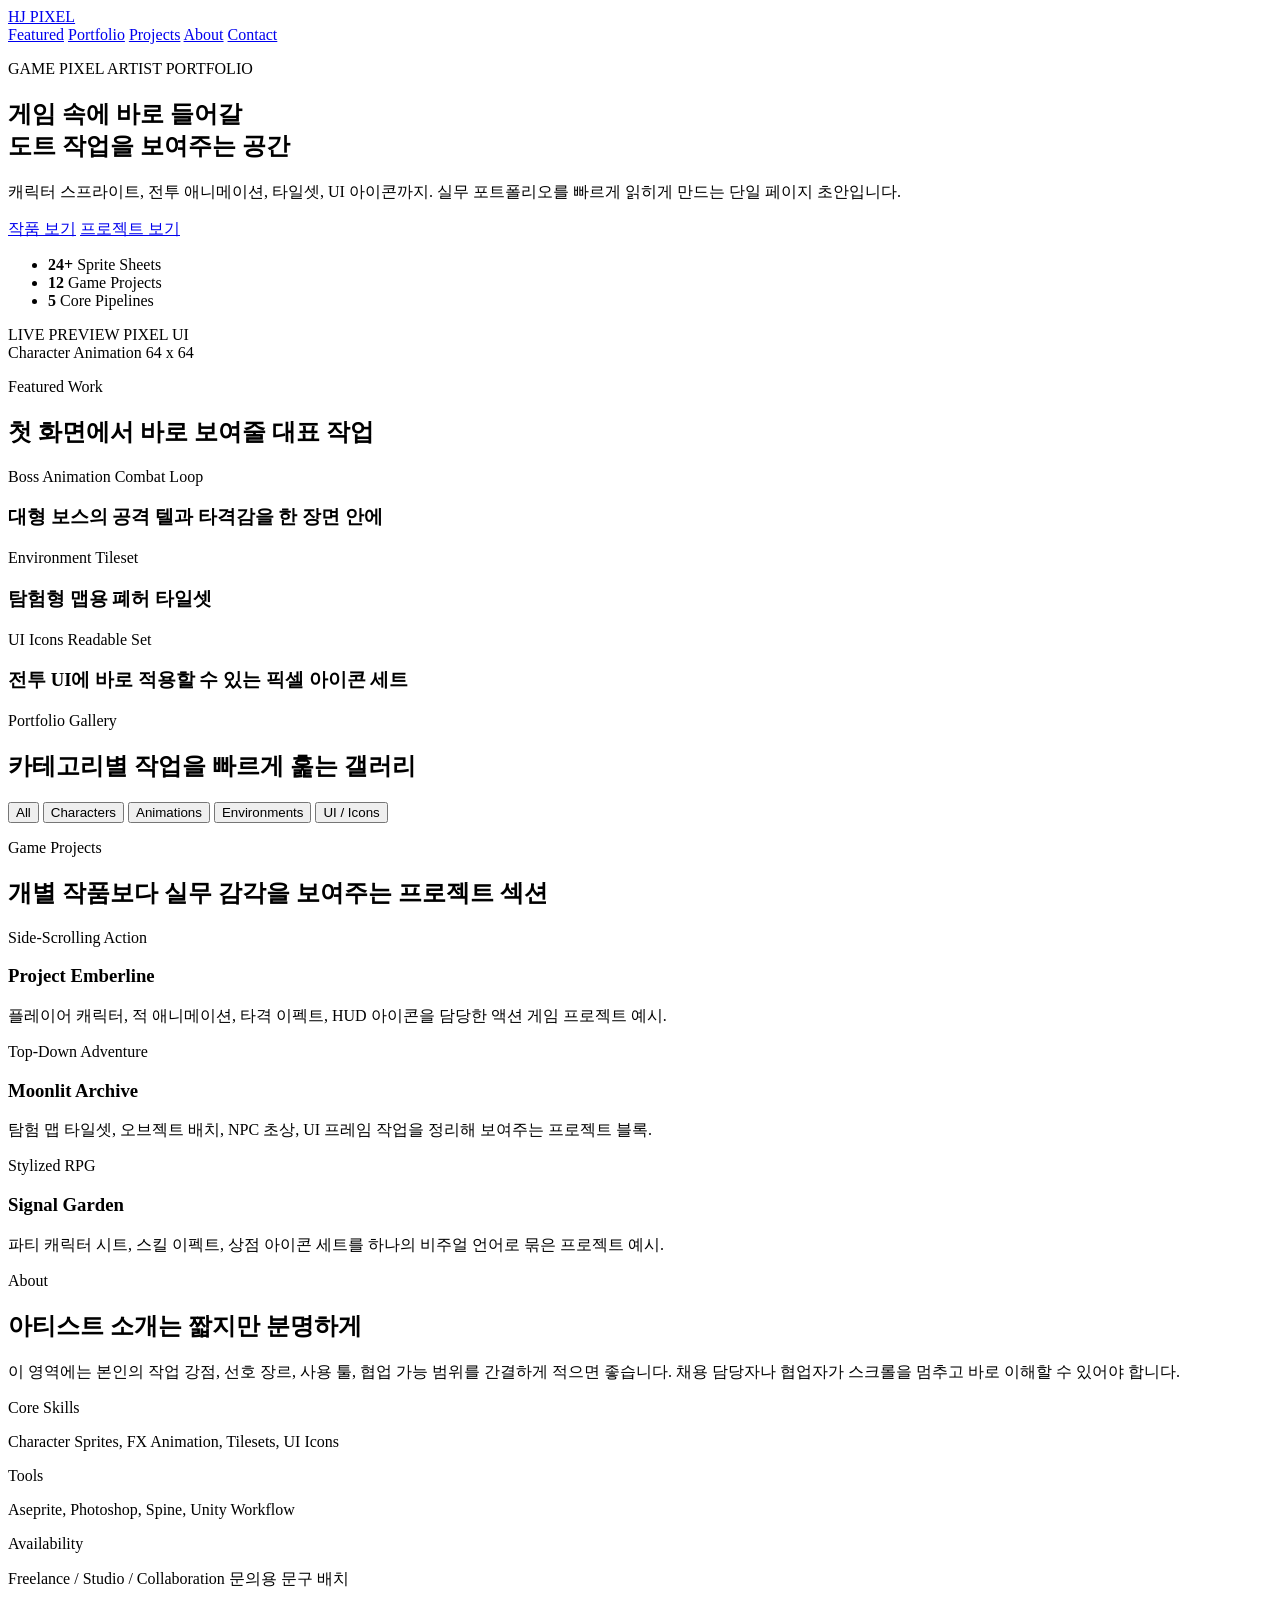
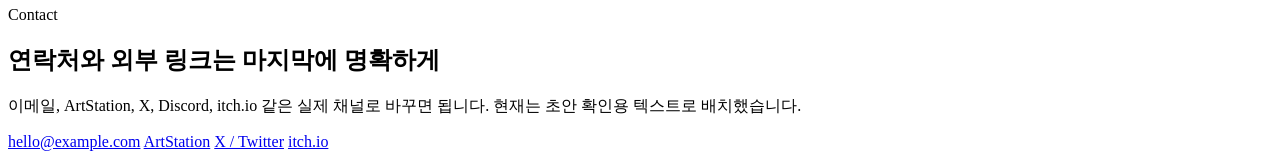
==== index.html @ 0f0f8f35 "Create index.html" ====
<!DOCTYPE html>
<html lang="ko">
  <head>
    <meta charset="UTF-8" />
    <meta name="viewport" content="width=device-width, initial-scale=1.0" />
    <title>HJ Pixel Portfolio</title>
    <meta
      name="description"
      content="게임업계 도트 아티스트를 위한 포트폴리오 초안 웹사이트"
    />
    <link rel="preconnect" href="https://fonts.googleapis.com" />
    <link rel="preconnect" href="https://fonts.gstatic.com" crossorigin />
    <link
      href="https://fonts.googleapis.com/css2?family=Press+Start+2P&family=SUIT:wght@400;500;700;800&display=swap"
      rel="stylesheet"
    />
    <link rel="stylesheet" href="./styles.css" />
  </head>
  <body>
    <div class="page-shell">
      <header class="topbar">
        <a class="brand" href="#top">HJ PIXEL</a>
        <nav class="topnav" aria-label="주요 메뉴">
          <a href="#featured">Featured</a>
          <a href="#gallery">Portfolio</a>
          <a href="#projects">Projects</a>
          <a href="#about">About</a>
          <a href="#contact">Contact</a>
        </nav>
      </header>

      <main id="top">
        <section class="hero">
          <div class="hero-copy">
            <p class="eyebrow">GAME PIXEL ARTIST PORTFOLIO</p>
            <h1>게임 속에 바로 들어갈<br />도트 작업을 보여주는 공간</h1>
            <p class="hero-text">
              캐릭터 스프라이트, 전투 애니메이션, 타일셋, UI 아이콘까지.
              실무 포트폴리오를 빠르게 읽히게 만드는 단일 페이지 초안입니다.
            </p>
            <div class="hero-actions">
              <a class="button button-primary" href="#gallery">작품 보기</a>
              <a class="button button-secondary" href="#projects">프로젝트 보기</a>
            </div>
            <ul class="hero-stats" aria-label="작업 요약">
              <li>
                <strong>24+</strong>
                <span>Sprite Sheets</span>
              </li>
              <li>
                <strong>12</strong>
                <span>Game Projects</span>
              </li>
              <li>
                <strong>5</strong>
                <span>Core Pipelines</span>
              </li>
            </ul>
          </div>

          <div class="hero-panel">
            <div class="screen-card">
              <div class="screen-card__header">
                <span>LIVE PREVIEW</span>
                <span>PIXEL UI</span>
              </div>
              <div class="screen-card__art">
                <div class="pixel-scene">
                  <div class="pixel-sun"></div>
                  <div class="pixel-mountain pixel-mountain--back"></div>
                  <div class="pixel-mountain pixel-mountain--front"></div>
                  <div class="pixel-character">
                    <span class="pixel-head"></span>
                    <span class="pixel-body"></span>
                    <span class="pixel-sword"></span>
                  </div>
                  <div class="pixel-ground"></div>
                </div>
              </div>
              <div class="screen-card__footer">
                <span>Character Animation</span>
                <span>64 x 64</span>
              </div>
            </div>
          </div>
        </section>

        <section class="section" id="featured">
          <div class="section-heading">
            <p class="section-kicker">Featured Work</p>
            <h2>첫 화면에서 바로 보여줄 대표 작업</h2>
          </div>
          <div class="featured-grid">
            <article class="feature-card feature-card--wide tone-gold">
              <div class="feature-card__meta">
                <span>Boss Animation</span>
                <span>Combat Loop</span>
              </div>
              <h3>대형 보스의 공격 텔과 타격감을 한 장면 안에</h3>
            </article>
            <article class="feature-card tone-mint">
              <div class="feature-card__meta">
                <span>Environment</span>
                <span>Tileset</span>
              </div>
              <h3>탐험형 맵용 폐허 타일셋</h3>
            </article>
            <article class="feature-card tone-coral">
              <div class="feature-card__meta">
                <span>UI Icons</span>
                <span>Readable Set</span>
              </div>
              <h3>전투 UI에 바로 적용할 수 있는 픽셀 아이콘 세트</h3>
            </article>
          </div>
        </section>

        <section class="section" id="gallery">
          <div class="section-heading section-heading--split">
            <div>
              <p class="section-kicker">Portfolio Gallery</p>
              <h2>카테고리별 작업을 빠르게 훑는 갤러리</h2>
            </div>
            <div class="filter-bar" role="tablist" aria-label="작품 분류">
              <button class="filter-chip is-active" data-filter="all">All</button>
              <button class="filter-chip" data-filter="characters">Characters</button>
              <button class="filter-chip" data-filter="animations">Animations</button>
              <button class="filter-chip" data-filter="environments">Environments</button>
              <button class="filter-chip" data-filter="ui">UI / Icons</button>
            </div>
          </div>
          <div class="gallery-grid" id="galleryGrid" aria-live="polite"></div>
        </section>

        <section class="section" id="projects">
          <div class="section-heading">
            <p class="section-kicker">Game Projects</p>
            <h2>개별 작품보다 실무 감각을 보여주는 프로젝트 섹션</h2>
          </div>
          <div class="project-list">
            <article class="project-card">
              <div class="project-card__thumb tone-gold"></div>
              <div class="project-card__body">
                <p class="project-label">Side-Scrolling Action</p>
                <h3>Project Emberline</h3>
                <p>
                  플레이어 캐릭터, 적 애니메이션, 타격 이펙트, HUD 아이콘을
                  담당한 액션 게임 프로젝트 예시.
                </p>
              </div>
            </article>
            <article class="project-card">
              <div class="project-card__thumb tone-mint"></div>
              <div class="project-card__body">
                <p class="project-label">Top-Down Adventure</p>
                <h3>Moonlit Archive</h3>
                <p>
                  탐험 맵 타일셋, 오브젝트 배치, NPC 초상, UI 프레임 작업을
                  정리해 보여주는 프로젝트 블록.
                </p>
              </div>
            </article>
            <article class="project-card">
              <div class="project-card__thumb tone-coral"></div>
              <div class="project-card__body">
                <p class="project-label">Stylized RPG</p>
                <h3>Signal Garden</h3>
                <p>
                  파티 캐릭터 시트, 스킬 이펙트, 상점 아이콘 세트를 하나의
                  비주얼 언어로 묶은 프로젝트 예시.
                </p>
              </div>
            </article>
          </div>
        </section>

        <section class="section section-about" id="about">
          <div class="about-copy">
            <p class="section-kicker">About</p>
            <h2>아티스트 소개는 짧지만 분명하게</h2>
            <p>
              이 영역에는 본인의 작업 강점, 선호 장르, 사용 툴, 협업 가능
              범위를 간결하게 적으면 좋습니다. 채용 담당자나 협업자가 스크롤을
              멈추고 바로 이해할 수 있어야 합니다.
            </p>
          </div>
          <div class="about-notes">
            <div class="note-card">
              <span class="note-label">Core Skills</span>
              <p>Character Sprites, FX Animation, Tilesets, UI Icons</p>
            </div>
            <div class="note-card">
              <span class="note-label">Tools</span>
              <p>Aseprite, Photoshop, Spine, Unity Workflow</p>
            </div>
            <div class="note-card">
              <span class="note-label">Availability</span>
              <p>Freelance / Studio / Collaboration 문의용 문구 배치</p>
            </div>
          </div>
        </section>

        <section class="section contact-section" id="contact">
          <div class="contact-box">
            <p class="section-kicker">Contact</p>
            <h2>연락처와 외부 링크는 마지막에 명확하게</h2>
            <p>
              이메일, ArtStation, X, Discord, itch.io 같은 실제 채널로 바꾸면
              됩니다. 현재는 초안 확인용 텍스트로 배치했습니다.
            </p>
            <div class="contact-links">
              <a href="mailto:hello@example.com">hello@example.com</a>
              <a href="#">ArtStation</a>
              <a href="#">X / Twitter</a>
              <a href="#">itch.io</a>
            </div>
          </div>
        </section>
      </main>
    </div>

    <dialog class="lightbox" id="lightbox">
      <button class="lightbox__close" id="lightboxClose" aria-label="닫기">
        CLOSE
      </button>
      <div class="lightbox__panel">
        <div class="lightbox__art" id="lightboxArt"></div>
        <div class="lightbox__copy">
          <p class="lightbox__type" id="lightboxType"></p>
          <h3 id="lightboxTitle"></h3>
          <p id="lightboxDesc"></p>
          <ul class="lightbox__specs" id="lightboxSpecs"></ul>
        </div>
      </div>
    </dialog>

    <script src="./script.js"></script>
  </body>
</html>
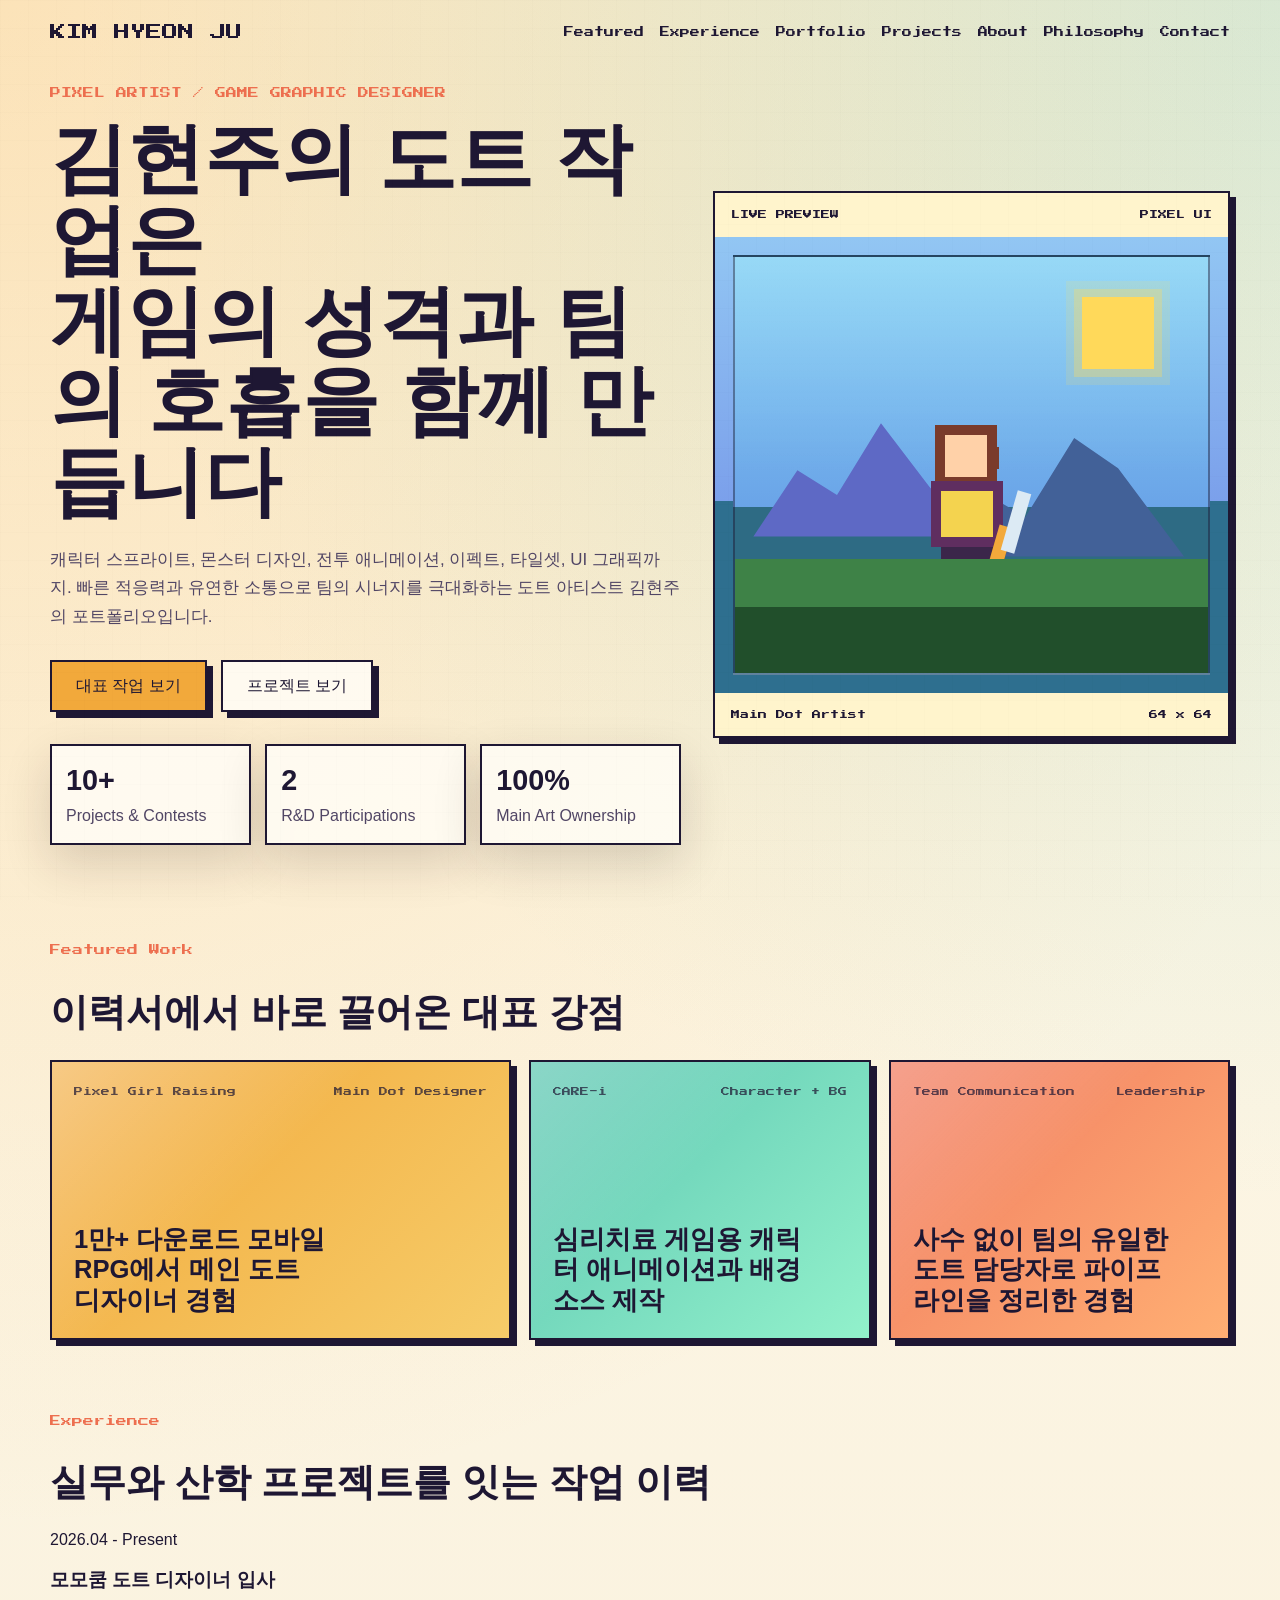
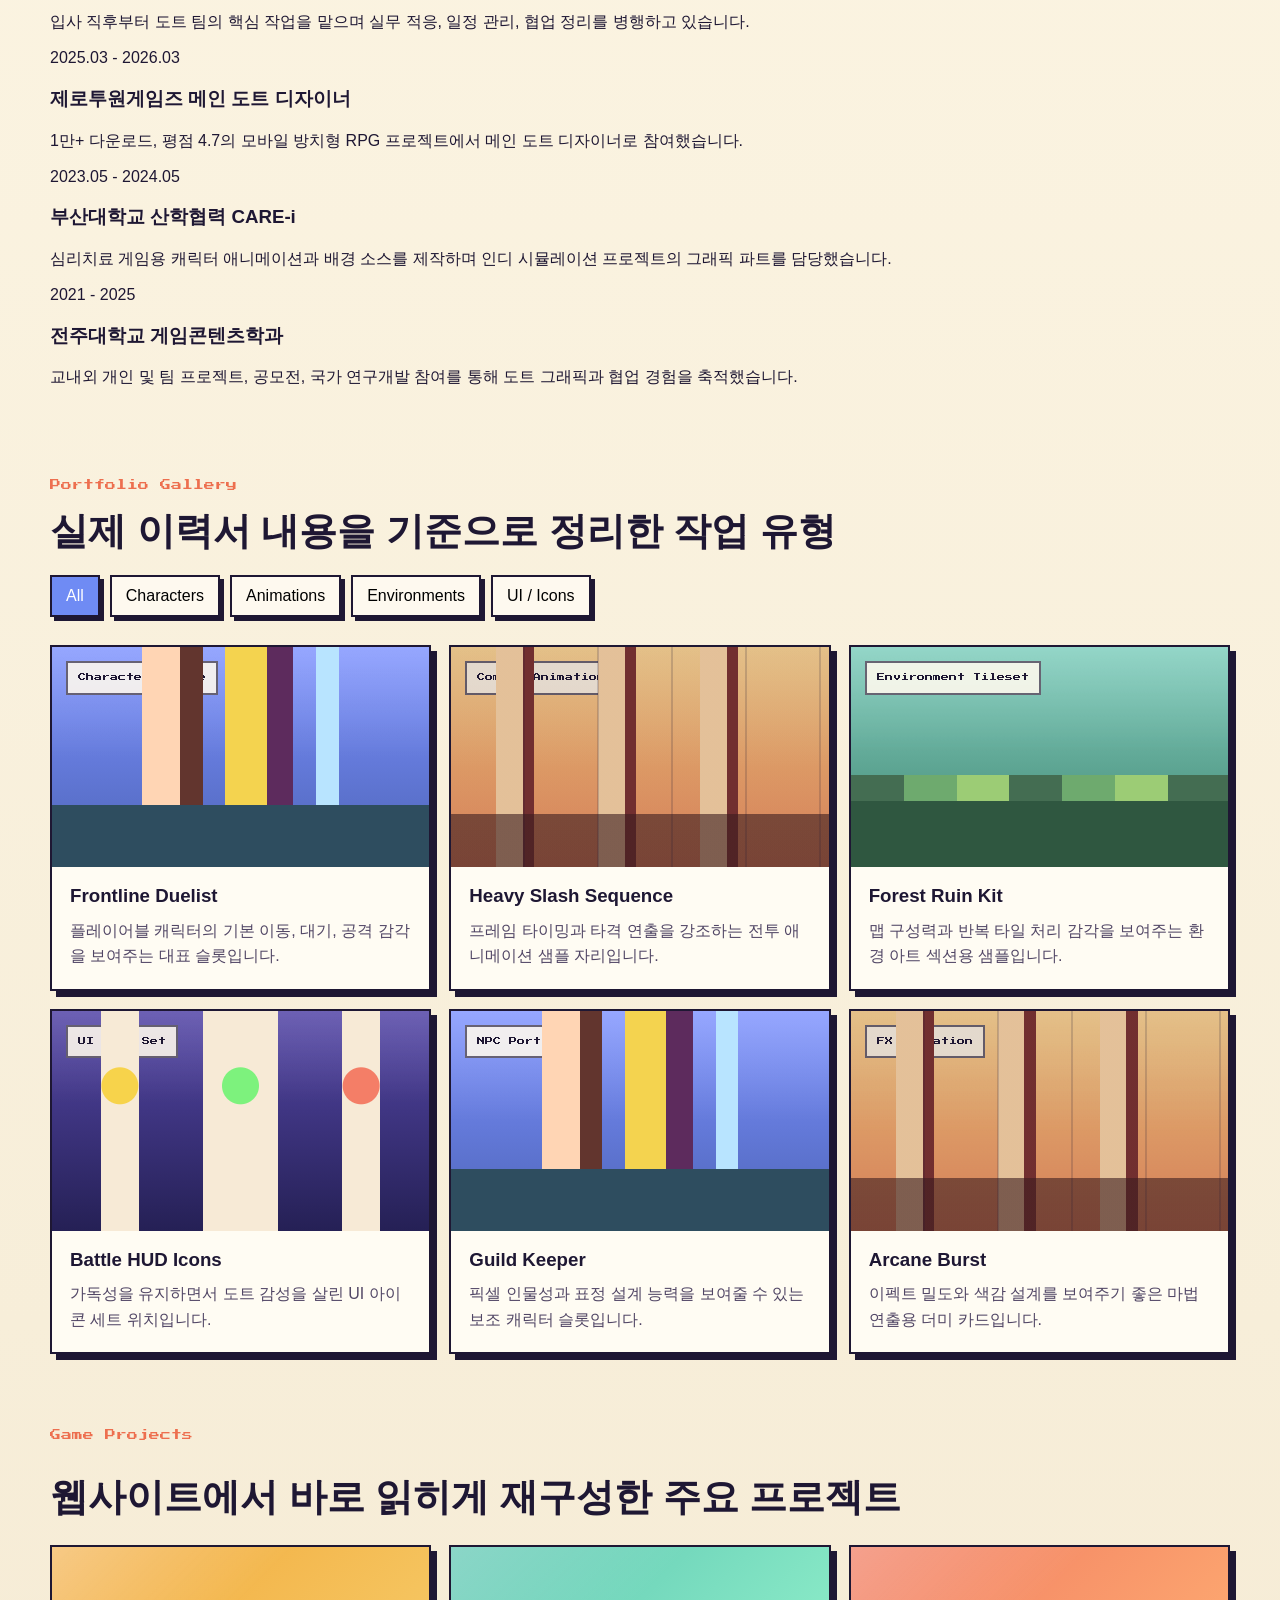
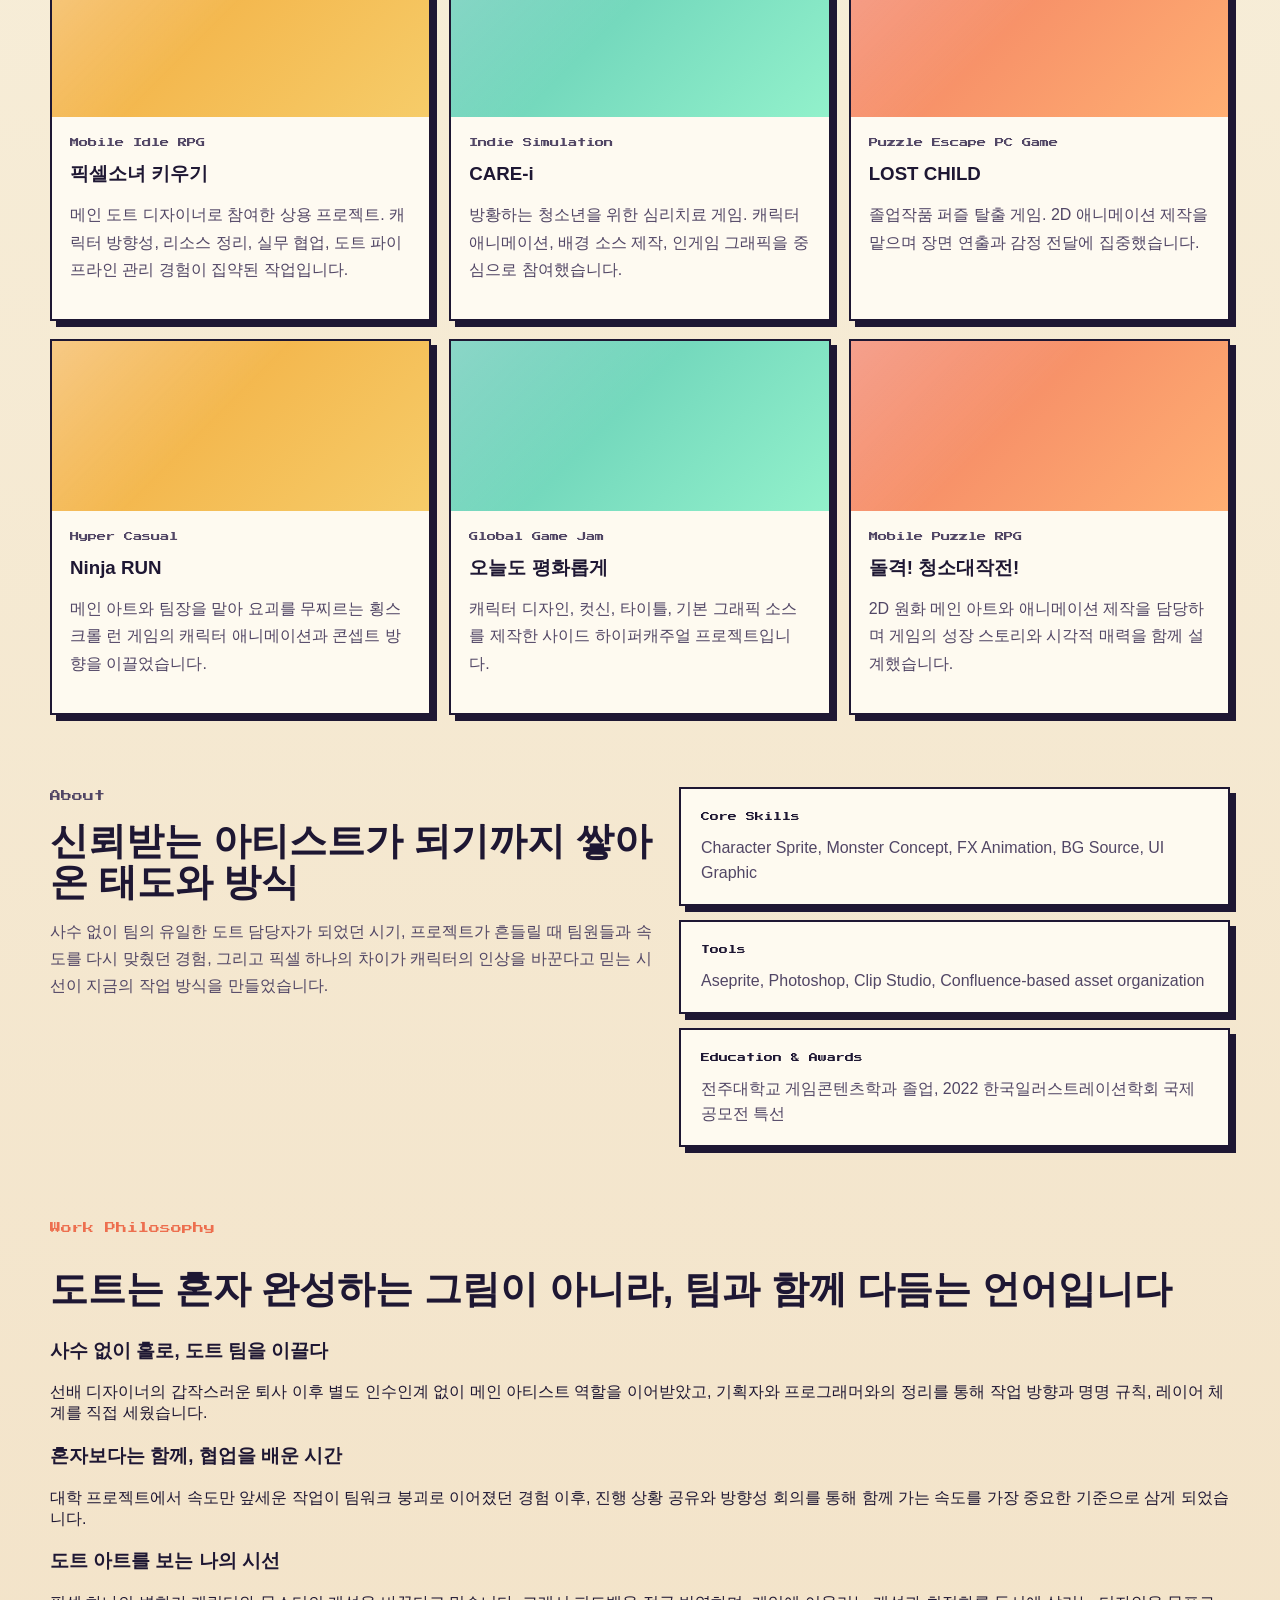
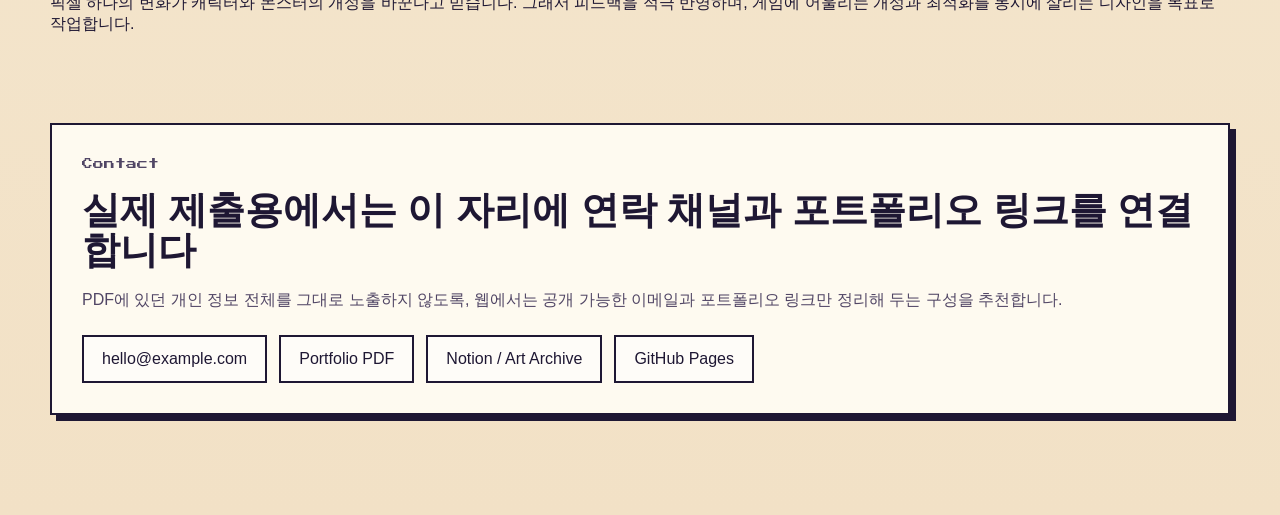
==== commit cb922ad6: "Update portfolio content from resume" ====
--- a/index.html
+++ b/index.html
@@ -3,10 +3,10 @@
   <head>
     <meta charset="UTF-8" />
     <meta name="viewport" content="width=device-width, initial-scale=1.0" />
-    <title>HJ Pixel Portfolio</title>
+    <title>김현주 | Pixel Portfolio</title>
     <meta
       name="description"
-      content="게임업계 도트 아티스트를 위한 포트폴리오 초안 웹사이트"
+      content="도트 아티스트 김현주의 프로젝트, 실무 경험, 협업 방식, 작업 철학을 담은 포트폴리오 웹사이트"
     />
     <link rel="preconnect" href="https://fonts.googleapis.com" />
     <link rel="preconnect" href="https://fonts.gstatic.com" crossorigin />
@@ -19,12 +19,14 @@
   <body>
     <div class="page-shell">
       <header class="topbar">
-        <a class="brand" href="#top">HJ PIXEL</a>
+        <a class="brand" href="#top">KIM HYEON JU</a>
         <nav class="topnav" aria-label="주요 메뉴">
           <a href="#featured">Featured</a>
+          <a href="#experience">Experience</a>
           <a href="#gallery">Portfolio</a>
           <a href="#projects">Projects</a>
           <a href="#about">About</a>
+          <a href="#philosophy">Philosophy</a>
           <a href="#contact">Contact</a>
         </nav>
       </header>
@@ -32,28 +34,29 @@
       <main id="top">
         <section class="hero">
           <div class="hero-copy">
-            <p class="eyebrow">GAME PIXEL ARTIST PORTFOLIO</p>
-            <h1>게임 속에 바로 들어갈<br />도트 작업을 보여주는 공간</h1>
+            <p class="eyebrow">PIXEL ARTIST / GAME GRAPHIC DESIGNER</p>
+            <h1>김현주의 도트 작업은<br />게임의 성격과 팀의 호흡을 함께 만듭니다</h1>
             <p class="hero-text">
-              캐릭터 스프라이트, 전투 애니메이션, 타일셋, UI 아이콘까지.
-              실무 포트폴리오를 빠르게 읽히게 만드는 단일 페이지 초안입니다.
+              캐릭터 스프라이트, 몬스터 디자인, 전투 애니메이션, 이펙트,
+              타일셋, UI 그래픽까지. 빠른 적응력과 유연한 소통으로 팀의 시너지를
+              극대화하는 도트 아티스트 김현주의 포트폴리오입니다.
             </p>
             <div class="hero-actions">
-              <a class="button button-primary" href="#gallery">작품 보기</a>
+              <a class="button button-primary" href="#gallery">대표 작업 보기</a>
               <a class="button button-secondary" href="#projects">프로젝트 보기</a>
             </div>
             <ul class="hero-stats" aria-label="작업 요약">
               <li>
-                <strong>24+</strong>
-                <span>Sprite Sheets</span>
+                <strong>10+</strong>
+                <span>Projects & Contests</span>
               </li>
               <li>
-                <strong>12</strong>
-                <span>Game Projects</span>
+                <strong>2</strong>
+                <span>R&amp;D Participations</span>
               </li>
               <li>
-                <strong>5</strong>
-                <span>Core Pipelines</span>
+                <strong>100%</strong>
+                <span>Main Art Ownership</span>
               </li>
             </ul>
           </div>
@@ -78,7 +81,7 @@
                 </div>
               </div>
               <div class="screen-card__footer">
-                <span>Character Animation</span>
+                <span>Main Dot Artist</span>
                 <span>64 x 64</span>
               </div>
             </div>
@@ -88,29 +91,70 @@
         <section class="section" id="featured">
           <div class="section-heading">
             <p class="section-kicker">Featured Work</p>
-            <h2>첫 화면에서 바로 보여줄 대표 작업</h2>
+            <h2>이력서에서 바로 끌어온 대표 강점</h2>
           </div>
           <div class="featured-grid">
             <article class="feature-card feature-card--wide tone-gold">
               <div class="feature-card__meta">
-                <span>Boss Animation</span>
-                <span>Combat Loop</span>
-              </div>
-              <h3>대형 보스의 공격 텔과 타격감을 한 장면 안에</h3>
+                <span>Pixel Girl Raising</span>
+                <span>Main Dot Designer</span>
+              </div>
+              <h3>1만+ 다운로드 모바일 RPG에서 메인 도트 디자이너 경험</h3>
             </article>
             <article class="feature-card tone-mint">
               <div class="feature-card__meta">
-                <span>Environment</span>
-                <span>Tileset</span>
-              </div>
-              <h3>탐험형 맵용 폐허 타일셋</h3>
+                <span>CARE-i</span>
+                <span>Character + BG</span>
+              </div>
+              <h3>심리치료 게임용 캐릭터 애니메이션과 배경 소스 제작</h3>
             </article>
             <article class="feature-card tone-coral">
               <div class="feature-card__meta">
-                <span>UI Icons</span>
-                <span>Readable Set</span>
-              </div>
-              <h3>전투 UI에 바로 적용할 수 있는 픽셀 아이콘 세트</h3>
+                <span>Team Communication</span>
+                <span>Leadership</span>
+              </div>
+              <h3>사수 없이 팀의 유일한 도트 담당자로 파이프라인을 정리한 경험</h3>
+            </article>
+          </div>
+        </section>
+
+        <section class="section" id="experience">
+          <div class="section-heading">
+            <p class="section-kicker">Experience</p>
+            <h2>실무와 산학 프로젝트를 잇는 작업 이력</h2>
+          </div>
+          <div class="timeline">
+            <article class="timeline-card">
+              <p class="timeline-card__date">2026.04 - Present</p>
+              <h3>모모쿰 도트 디자이너 입사</h3>
+              <p>
+                입사 직후부터 도트 팀의 핵심 작업을 맡으며 실무 적응, 일정
+                관리, 협업 정리를 병행하고 있습니다.
+              </p>
+            </article>
+            <article class="timeline-card">
+              <p class="timeline-card__date">2025.03 - 2026.03</p>
+              <h3>제로투원게임즈 메인 도트 디자이너</h3>
+              <p>
+                1만+ 다운로드, 평점 4.7의 모바일 방치형 RPG 프로젝트에서 메인
+                도트 디자이너로 참여했습니다.
+              </p>
+            </article>
+            <article class="timeline-card">
+              <p class="timeline-card__date">2023.05 - 2024.05</p>
+              <h3>부산대학교 산학협력 CARE-i</h3>
+              <p>
+                심리치료 게임용 캐릭터 애니메이션과 배경 소스를 제작하며
+                인디 시뮬레이션 프로젝트의 그래픽 파트를 담당했습니다.
+              </p>
+            </article>
+            <article class="timeline-card">
+              <p class="timeline-card__date">2021 - 2025</p>
+              <h3>전주대학교 게임콘텐츠학과</h3>
+              <p>
+                교내외 개인 및 팀 프로젝트, 공모전, 국가 연구개발 참여를 통해
+                도트 그래픽과 협업 경험을 축적했습니다.
+              </p>
             </article>
           </div>
         </section>
@@ -119,7 +163,7 @@
           <div class="section-heading section-heading--split">
             <div>
               <p class="section-kicker">Portfolio Gallery</p>
-              <h2>카테고리별 작업을 빠르게 훑는 갤러리</h2>
+              <h2>실제 이력서 내용을 기준으로 정리한 작업 유형</h2>
             </div>
             <div class="filter-bar" role="tablist" aria-label="작품 분류">
               <button class="filter-chip is-active" data-filter="all">All</button>
@@ -135,39 +179,72 @@
         <section class="section" id="projects">
           <div class="section-heading">
             <p class="section-kicker">Game Projects</p>
-            <h2>개별 작품보다 실무 감각을 보여주는 프로젝트 섹션</h2>
+            <h2>웹사이트에서 바로 읽히게 재구성한 주요 프로젝트</h2>
           </div>
           <div class="project-list">
             <article class="project-card">
               <div class="project-card__thumb tone-gold"></div>
               <div class="project-card__body">
-                <p class="project-label">Side-Scrolling Action</p>
-                <h3>Project Emberline</h3>
-                <p>
-                  플레이어 캐릭터, 적 애니메이션, 타격 이펙트, HUD 아이콘을
-                  담당한 액션 게임 프로젝트 예시.
+                <p class="project-label">Mobile Idle RPG</p>
+                <h3>픽셀소녀 키우기</h3>
+                <p>
+                  메인 도트 디자이너로 참여한 상용 프로젝트. 캐릭터 방향성,
+                  리소스 정리, 실무 협업, 도트 파이프라인 관리 경험이 집약된 작업입니다.
                 </p>
               </div>
             </article>
             <article class="project-card">
               <div class="project-card__thumb tone-mint"></div>
               <div class="project-card__body">
-                <p class="project-label">Top-Down Adventure</p>
-                <h3>Moonlit Archive</h3>
-                <p>
-                  탐험 맵 타일셋, 오브젝트 배치, NPC 초상, UI 프레임 작업을
-                  정리해 보여주는 프로젝트 블록.
+                <p class="project-label">Indie Simulation</p>
+                <h3>CARE-i</h3>
+                <p>
+                  방황하는 청소년을 위한 심리치료 게임. 캐릭터 애니메이션,
+                  배경 소스 제작, 인게임 그래픽을 중심으로 참여했습니다.
                 </p>
               </div>
             </article>
             <article class="project-card">
               <div class="project-card__thumb tone-coral"></div>
               <div class="project-card__body">
-                <p class="project-label">Stylized RPG</p>
-                <h3>Signal Garden</h3>
-                <p>
-                  파티 캐릭터 시트, 스킬 이펙트, 상점 아이콘 세트를 하나의
-                  비주얼 언어로 묶은 프로젝트 예시.
+                <p class="project-label">Puzzle Escape PC Game</p>
+                <h3>LOST CHILD</h3>
+                <p>
+                  졸업작품 퍼즐 탈출 게임. 2D 애니메이션 제작을 맡으며
+                  장면 연출과 감정 전달에 집중했습니다.
+                </p>
+              </div>
+            </article>
+            <article class="project-card">
+              <div class="project-card__thumb tone-gold"></div>
+              <div class="project-card__body">
+                <p class="project-label">Hyper Casual</p>
+                <h3>Ninja RUN</h3>
+                <p>
+                  메인 아트와 팀장을 맡아 요괴를 무찌르는 횡스크롤 런 게임의
+                  캐릭터 애니메이션과 콘셉트 방향을 이끌었습니다.
+                </p>
+              </div>
+            </article>
+            <article class="project-card">
+              <div class="project-card__thumb tone-mint"></div>
+              <div class="project-card__body">
+                <p class="project-label">Global Game Jam</p>
+                <h3>오늘도 평화롭게</h3>
+                <p>
+                  캐릭터 디자인, 컷신, 타이틀, 기본 그래픽 소스를 제작한
+                  사이드 하이퍼캐주얼 프로젝트입니다.
+                </p>
+              </div>
+            </article>
+            <article class="project-card">
+              <div class="project-card__thumb tone-coral"></div>
+              <div class="project-card__body">
+                <p class="project-label">Mobile Puzzle RPG</p>
+                <h3>돌격! 청소대작전!</h3>
+                <p>
+                  2D 원화 메인 아트와 애니메이션 제작을 담당하며
+                  게임의 성장 스토리와 시각적 매력을 함께 설계했습니다.
                 </p>
               </div>
             </article>
@@ -177,42 +254,75 @@
         <section class="section section-about" id="about">
           <div class="about-copy">
             <p class="section-kicker">About</p>
-            <h2>아티스트 소개는 짧지만 분명하게</h2>
+            <h2>신뢰받는 아티스트가 되기까지 쌓아온 태도와 방식</h2>
             <p>
-              이 영역에는 본인의 작업 강점, 선호 장르, 사용 툴, 협업 가능
-              범위를 간결하게 적으면 좋습니다. 채용 담당자나 협업자가 스크롤을
-              멈추고 바로 이해할 수 있어야 합니다.
+              사수 없이 팀의 유일한 도트 담당자가 되었던 시기, 프로젝트가
+              흔들릴 때 팀원들과 속도를 다시 맞췄던 경험, 그리고 픽셀 하나의
+              차이가 캐릭터의 인상을 바꾼다고 믿는 시선이 지금의 작업 방식을 만들었습니다.
             </p>
           </div>
           <div class="about-notes">
             <div class="note-card">
               <span class="note-label">Core Skills</span>
-              <p>Character Sprites, FX Animation, Tilesets, UI Icons</p>
+              <p>Character Sprite, Monster Concept, FX Animation, BG Source, UI Graphic</p>
             </div>
             <div class="note-card">
               <span class="note-label">Tools</span>
-              <p>Aseprite, Photoshop, Spine, Unity Workflow</p>
+              <p>Aseprite, Photoshop, Clip Studio, Confluence-based asset organization</p>
             </div>
             <div class="note-card">
-              <span class="note-label">Availability</span>
-              <p>Freelance / Studio / Collaboration 문의용 문구 배치</p>
-            </div>
+              <span class="note-label">Education & Awards</span>
+              <p>전주대학교 게임콘텐츠학과 졸업, 2022 한국일러스트레이션학회 국제공모전 특선</p>
+            </div>
+          </div>
+        </section>
+
+        <section class="section" id="philosophy">
+          <div class="section-heading">
+            <p class="section-kicker">Work Philosophy</p>
+            <h2>도트는 혼자 완성하는 그림이 아니라, 팀과 함께 다듬는 언어입니다</h2>
+          </div>
+          <div class="essay-grid">
+            <article class="essay-card">
+              <h3>사수 없이 홀로, 도트 팀을 이끌다</h3>
+              <p>
+                선배 디자이너의 갑작스러운 퇴사 이후 별도 인수인계 없이 메인
+                아티스트 역할을 이어받았고, 기획자와 프로그래머와의 정리를 통해
+                작업 방향과 명명 규칙, 레이어 체계를 직접 세웠습니다.
+              </p>
+            </article>
+            <article class="essay-card">
+              <h3>혼자보다는 함께, 협업을 배운 시간</h3>
+              <p>
+                대학 프로젝트에서 속도만 앞세운 작업이 팀워크 붕괴로 이어졌던
+                경험 이후, 진행 상황 공유와 방향성 회의를 통해 함께 가는 속도를
+                가장 중요한 기준으로 삼게 되었습니다.
+              </p>
+            </article>
+            <article class="essay-card">
+              <h3>도트 아트를 보는 나의 시선</h3>
+              <p>
+                픽셀 하나의 변화가 캐릭터와 몬스터의 개성을 바꾼다고 믿습니다.
+                그래서 피드백을 적극 반영하며, 게임에 어울리는 개성과 최적화를
+                동시에 살리는 디자인을 목표로 작업합니다.
+              </p>
+            </article>
           </div>
         </section>
 
         <section class="section contact-section" id="contact">
           <div class="contact-box">
             <p class="section-kicker">Contact</p>
-            <h2>연락처와 외부 링크는 마지막에 명확하게</h2>
+            <h2>실제 제출용에서는 이 자리에 연락 채널과 포트폴리오 링크를 연결합니다</h2>
             <p>
-              이메일, ArtStation, X, Discord, itch.io 같은 실제 채널로 바꾸면
-              됩니다. 현재는 초안 확인용 텍스트로 배치했습니다.
+              PDF에 있던 개인 정보 전체를 그대로 노출하지 않도록, 웹에서는
+              공개 가능한 이메일과 포트폴리오 링크만 정리해 두는 구성을 추천합니다.
             </p>
             <div class="contact-links">
               <a href="mailto:hello@example.com">hello@example.com</a>
-              <a href="#">ArtStation</a>
-              <a href="#">X / Twitter</a>
-              <a href="#">itch.io</a>
+              <a href="#">Portfolio PDF</a>
+              <a href="#">Notion / Art Archive</a>
+              <a href="#">GitHub Pages</a>
             </div>
           </div>
         </section>
--- a/styles.css
+++ b/styles.css
@@ -0,0 +1,777 @@
+:root {
+  --bg: #f8f1dd;
+  --bg-soft: rgba(255, 249, 235, 0.75);
+  --ink: #1e1733;
+  --ink-soft: #514665;
+  --line: #1e1733;
+  --panel: rgba(255, 252, 244, 0.92);
+  --gold: #f2a93b;
+  --mint: #4cb8a5;
+  --coral: #ed6f4f;
+  --sky: #6f8bf4;
+  --shadow: 0 18px 48px rgba(42, 27, 25, 0.16);
+  --pixel-shadow: 6px 6px 0 #1e1733;
+  --max-width: 1180px;
+}
+
+* {
+  box-sizing: border-box;
+}
+
+html {
+  scroll-behavior: smooth;
+}
+
+body {
+  margin: 0;
+  font-family: "SUIT", sans-serif;
+  color: var(--ink);
+  background:
+    radial-gradient(circle at top left, rgba(242, 169, 59, 0.28), transparent 28%),
+    radial-gradient(circle at top right, rgba(76, 184, 165, 0.22), transparent 22%),
+    linear-gradient(180deg, #fff9e9 0%, #f7eed9 55%, #f2e1c6 100%);
+}
+
+body::before {
+  content: "";
+  position: fixed;
+  inset: 0;
+  pointer-events: none;
+  opacity: 0.18;
+  background-image:
+    linear-gradient(rgba(30, 23, 51, 0.06) 1px, transparent 1px),
+    linear-gradient(90deg, rgba(30, 23, 51, 0.06) 1px, transparent 1px);
+  background-size: 28px 28px;
+}
+
+a {
+  color: inherit;
+  text-decoration: none;
+}
+
+button {
+  font: inherit;
+}
+
+.page-shell {
+  width: min(calc(100% - 32px), var(--max-width));
+  margin: 0 auto;
+  padding-bottom: 64px;
+}
+
+.topbar {
+  display: flex;
+  align-items: center;
+  justify-content: space-between;
+  gap: 20px;
+  padding: 24px 0 12px;
+}
+
+.brand,
+.eyebrow,
+.section-kicker,
+.screen-card__header,
+.screen-card__footer,
+.note-label,
+.project-label,
+.lightbox__type,
+.topnav a {
+  font-family: "Press Start 2P", monospace;
+}
+
+.brand {
+  font-size: 1rem;
+}
+
+.topnav {
+  display: flex;
+  flex-wrap: wrap;
+  justify-content: flex-end;
+  gap: 16px;
+}
+
+.topnav a {
+  font-size: 0.62rem;
+}
+
+.hero {
+  display: grid;
+  grid-template-columns: 1.1fr 0.9fr;
+  align-items: center;
+  gap: 32px;
+  min-height: calc(100vh - 108px);
+  padding: 32px 0 24px;
+}
+
+.eyebrow,
+.section-kicker {
+  margin: 0 0 16px;
+  color: var(--coral);
+  font-size: 0.68rem;
+  line-height: 1.7;
+}
+
+.hero h1,
+.section-heading h2,
+.section-about h2,
+.contact-box h2,
+.lightbox__copy h3 {
+  margin: 0;
+  line-height: 1.05;
+  letter-spacing: 0;
+}
+
+.hero h1 {
+  font-size: clamp(2.8rem, 6vw, 5.2rem);
+}
+
+.hero-text,
+.project-card p,
+.contact-box p,
+.about-copy p,
+.lightbox__copy p {
+  color: var(--ink-soft);
+  line-height: 1.7;
+}
+
+.hero-text {
+  max-width: 640px;
+  margin: 24px 0 0;
+  font-size: 1.06rem;
+}
+
+.hero-actions {
+  display: flex;
+  flex-wrap: wrap;
+  gap: 14px;
+  margin-top: 28px;
+}
+
+.button {
+  display: inline-flex;
+  align-items: center;
+  justify-content: center;
+  min-height: 52px;
+  padding: 0 24px;
+  border: 2px solid var(--line);
+  box-shadow: var(--pixel-shadow);
+  transition: transform 180ms ease, box-shadow 180ms ease;
+}
+
+.button:hover,
+.filter-chip:hover,
+.gallery-card:hover,
+.project-card:hover,
+.lightbox__close:hover {
+  transform: translate(-2px, -2px);
+  box-shadow: 8px 8px 0 #1e1733;
+}
+
+.button-primary {
+  background: var(--gold);
+}
+
+.button-secondary {
+  background: var(--panel);
+}
+
+.hero-stats {
+  display: grid;
+  grid-template-columns: repeat(3, minmax(0, 1fr));
+  gap: 14px;
+  margin: 32px 0 0;
+  padding: 0;
+  list-style: none;
+}
+
+.hero-stats li,
+.note-card,
+.gallery-card,
+.project-card,
+.screen-card,
+.feature-card,
+.contact-box,
+.lightbox__panel {
+  border: 2px solid var(--line);
+  background: var(--panel);
+  box-shadow: var(--shadow);
+}
+
+.hero-stats li {
+  padding: 18px 14px;
+}
+
+.hero-stats strong {
+  display: block;
+  font-size: 1.8rem;
+}
+
+.hero-stats span {
+  display: block;
+  margin-top: 10px;
+  color: var(--ink-soft);
+}
+
+.screen-card {
+  overflow: hidden;
+  box-shadow: var(--pixel-shadow);
+}
+
+.screen-card__header,
+.screen-card__footer {
+  display: flex;
+  justify-content: space-between;
+  gap: 12px;
+  padding: 14px 16px;
+  background: #fff4cc;
+  font-size: 0.56rem;
+  line-height: 1.7;
+}
+
+.screen-card__art {
+  padding: 18px;
+  background:
+    linear-gradient(180deg, #92c6f3 0%, #7ba0eb 58%, #2e6f8f 58%, #2e6f8f 100%);
+}
+
+.pixel-scene {
+  position: relative;
+  min-height: 420px;
+  overflow: hidden;
+  border: 2px solid rgba(30, 23, 51, 0.45);
+  background:
+    linear-gradient(180deg, rgba(255, 255, 255, 0.12), transparent 52%),
+    linear-gradient(180deg, #89d4f5 0%, #6aa4e8 60%, #2e6b84 60%, #2e6b84 100%);
+}
+
+.pixel-sun,
+.pixel-head,
+.pixel-body,
+.pixel-sword,
+.pixel-ground,
+.pixel-mountain {
+  position: absolute;
+  image-rendering: pixelated;
+}
+
+.pixel-sun {
+  top: 40px;
+  right: 54px;
+  width: 72px;
+  height: 72px;
+  background: #ffd95a;
+  box-shadow:
+    0 0 0 8px rgba(255, 217, 90, 0.32),
+    0 0 0 16px rgba(255, 217, 90, 0.15);
+}
+
+.pixel-mountain--back {
+  left: 18px;
+  bottom: 136px;
+  width: 220px;
+  height: 138px;
+  background: #5e69c5;
+  clip-path: polygon(0 100%, 20% 52%, 38% 70%, 58% 18%, 80% 64%, 100% 100%);
+}
+
+.pixel-mountain--front {
+  right: 24px;
+  bottom: 116px;
+  width: 244px;
+  height: 152px;
+  background: #426198;
+  clip-path: polygon(0 100%, 18% 58%, 35% 74%, 55% 22%, 73% 42%, 100% 100%);
+}
+
+.pixel-character {
+  position: absolute;
+  left: 50%;
+  bottom: 112px;
+  width: 98px;
+  height: 144px;
+  transform: translateX(-50%);
+  animation: floaty 2.4s ease-in-out infinite;
+}
+
+.pixel-head {
+  top: 18px;
+  left: 22px;
+  width: 42px;
+  height: 42px;
+  background: #ffd1a8;
+  box-shadow:
+    0 0 0 10px #7a3b2b,
+    22px 2px 0 -10px #7a3b2b;
+}
+
+.pixel-body {
+  top: 74px;
+  left: 18px;
+  width: 52px;
+  height: 46px;
+  background: #f4d34f;
+  box-shadow:
+    0 0 0 10px #5f2e60,
+    -18px 10px 0 -8px #5f2e60,
+    18px 10px 0 -8px #5f2e60,
+    -8px 40px 0 -8px #3b264a,
+    10px 40px 0 -8px #3b264a;
+}
+
+.pixel-sword {
+  top: 74px;
+  right: -2px;
+  width: 14px;
+  height: 62px;
+  background: #dceaf4;
+  box-shadow:
+    -8px 38px 0 0 #f2a93b,
+    -8px 48px 0 0 #7b491a;
+  transform: rotate(16deg);
+}
+
+.pixel-ground {
+  left: 0;
+  right: 0;
+  bottom: 0;
+  height: 114px;
+  background:
+    linear-gradient(180deg, #3e8247 0 42%, #214f2b 42% 100%);
+}
+
+.section {
+  padding: 72px 0 0;
+}
+
+.section-heading {
+  display: flex;
+  flex-direction: column;
+  gap: 16px;
+  margin-bottom: 28px;
+}
+
+.section-heading--split {
+  gap: 24px;
+}
+
+.section-heading h2,
+.section-about h2,
+.contact-box h2 {
+  font-size: clamp(2rem, 3vw, 3rem);
+}
+
+.featured-grid {
+  display: grid;
+  grid-template-columns: 1.35fr 1fr 1fr;
+  gap: 18px;
+}
+
+.feature-card {
+  min-height: 220px;
+  padding: 22px;
+  display: flex;
+  flex-direction: column;
+  justify-content: space-between;
+  box-shadow: var(--pixel-shadow);
+}
+
+.feature-card--wide {
+  min-height: 280px;
+}
+
+.feature-card__meta {
+  display: flex;
+  justify-content: space-between;
+  gap: 12px;
+  color: rgba(30, 23, 51, 0.72);
+  font-family: "Press Start 2P", monospace;
+  font-size: 0.55rem;
+  line-height: 1.8;
+}
+
+.feature-card h3,
+.project-card h3,
+.gallery-card h3 {
+  margin: 0;
+  line-height: 1.2;
+}
+
+.feature-card h3 {
+  font-size: clamp(1.35rem, 2vw, 2rem);
+  max-width: 18ch;
+}
+
+.tone-gold {
+  background:
+    linear-gradient(135deg, rgba(255, 255, 255, 0.38), transparent 44%),
+    linear-gradient(135deg, #f2a93b 0%, #f6cc69 100%);
+}
+
+.tone-mint {
+  background:
+    linear-gradient(135deg, rgba(255, 255, 255, 0.28), transparent 44%),
+    linear-gradient(135deg, #5ec6b2 0%, #92f1cb 100%);
+}
+
+.tone-coral {
+  background:
+    linear-gradient(135deg, rgba(255, 255, 255, 0.28), transparent 44%),
+    linear-gradient(135deg, #f17c61 0%, #ffaf73 100%);
+}
+
+.filter-bar {
+  display: flex;
+  flex-wrap: wrap;
+  gap: 10px;
+}
+
+.filter-chip {
+  padding: 10px 14px;
+  border: 2px solid var(--line);
+  background: rgba(255, 252, 244, 0.8);
+  box-shadow: 4px 4px 0 #1e1733;
+  cursor: pointer;
+}
+
+.filter-chip.is-active {
+  background: var(--sky);
+  color: #fff;
+}
+
+.gallery-grid {
+  display: grid;
+  grid-template-columns: repeat(3, minmax(0, 1fr));
+  gap: 18px;
+}
+
+.gallery-card {
+  overflow: hidden;
+  cursor: pointer;
+  box-shadow: var(--pixel-shadow);
+}
+
+.gallery-card__art {
+  min-height: 220px;
+  position: relative;
+  overflow: hidden;
+}
+
+.gallery-card__art::before {
+  content: attr(data-label);
+  position: absolute;
+  top: 14px;
+  left: 14px;
+  padding: 8px 10px;
+  border: 2px solid rgba(30, 23, 51, 0.65);
+  background: rgba(255, 250, 238, 0.88);
+  font-family: "Press Start 2P", monospace;
+  font-size: 0.5rem;
+  line-height: 1.7;
+}
+
+.gallery-card__body {
+  padding: 18px 18px 20px;
+  background: rgba(255, 252, 244, 0.96);
+}
+
+.gallery-card__body p {
+  margin: 10px 0 0;
+  color: var(--ink-soft);
+  line-height: 1.6;
+}
+
+.project-list {
+  display: grid;
+  grid-template-columns: repeat(3, minmax(0, 1fr));
+  gap: 18px;
+}
+
+.project-card {
+  overflow: hidden;
+  box-shadow: var(--pixel-shadow);
+}
+
+.project-card__thumb {
+  min-height: 170px;
+}
+
+.project-card__body {
+  padding: 18px 18px 20px;
+}
+
+.project-label,
+.lightbox__type {
+  margin: 0 0 12px;
+  color: var(--coral);
+  font-size: 0.58rem;
+  line-height: 1.7;
+}
+
+.section-about {
+  display: grid;
+  grid-template-columns: 1.05fr 0.95fr;
+  gap: 20px;
+  align-items: start;
+}
+
+.about-notes {
+  display: grid;
+  gap: 14px;
+}
+
+.note-card {
+  padding: 18px 20px;
+  box-shadow: var(--pixel-shadow);
+}
+
+.note-card p {
+  margin: 10px 0 0;
+  color: var(--ink-soft);
+  line-height: 1.6;
+}
+
+.note-label {
+  font-size: 0.56rem;
+  line-height: 1.7;
+}
+
+.contact-section {
+  padding-bottom: 36px;
+}
+
+.contact-box {
+  padding: 30px;
+  box-shadow: var(--pixel-shadow);
+}
+
+.contact-links {
+  display: flex;
+  flex-wrap: wrap;
+  gap: 12px;
+  margin-top: 22px;
+}
+
+.contact-links a {
+  display: inline-flex;
+  min-height: 48px;
+  align-items: center;
+  padding: 0 18px;
+  border: 2px solid var(--line);
+  background: rgba(255, 255, 255, 0.55);
+}
+
+.lightbox {
+  width: min(960px, calc(100% - 24px));
+  padding: 0;
+  border: none;
+  background: transparent;
+}
+
+.lightbox::backdrop {
+  background: rgba(17, 10, 29, 0.72);
+}
+
+.lightbox__panel {
+  display: grid;
+  grid-template-columns: 1fr 0.95fr;
+  overflow: hidden;
+}
+
+.lightbox__art {
+  min-height: 420px;
+}
+
+.lightbox__copy {
+  padding: 28px;
+  background: rgba(255, 252, 244, 0.98);
+}
+
+.lightbox__copy h3 {
+  font-size: clamp(1.7rem, 3vw, 2.6rem);
+}
+
+.lightbox__specs {
+  margin: 18px 0 0;
+  padding: 0;
+  list-style: none;
+  display: grid;
+  gap: 10px;
+}
+
+.lightbox__specs li {
+  padding: 12px 14px;
+  border: 2px solid var(--line);
+  background: #fff8e9;
+}
+
+.lightbox__close {
+  display: inline-flex;
+  margin: 0 0 12px auto;
+  padding: 10px 12px;
+  border: 2px solid var(--line);
+  background: #fff4cc;
+  cursor: pointer;
+  box-shadow: 4px 4px 0 #1e1733;
+}
+
+.art-characters {
+  background:
+    linear-gradient(180deg, rgba(255, 255, 255, 0.2), transparent 50%),
+    linear-gradient(180deg, #7c91ff 0%, #4d64b7 100%);
+}
+
+.art-characters::after,
+.art-animations::after,
+.art-environments::after,
+.art-ui::after {
+  content: "";
+  position: absolute;
+  inset: 0;
+}
+
+.art-characters::after {
+  background:
+    linear-gradient(transparent 72%, #2e4d5f 72%),
+    linear-gradient(90deg, transparent 24%, #ffd5b4 24% 34%, #62352e 34% 40%, transparent 40%),
+    linear-gradient(90deg, transparent 46%, #f4d34f 46% 57%, #5d2b5d 57% 64%, transparent 64%),
+    linear-gradient(90deg, transparent 70%, #b8e4ff 70% 76%, transparent 76%);
+  background-repeat: no-repeat;
+  background-size: 100% 100%, 100% 100%, 100% 100%, 100% 100%;
+}
+
+.art-animations {
+  background:
+    linear-gradient(180deg, rgba(255, 255, 255, 0.18), transparent 55%),
+    linear-gradient(180deg, #ffcf7d 0%, #ef8d5e 100%);
+}
+
+.art-animations::after {
+  background:
+    repeating-linear-gradient(
+      90deg,
+      rgba(30, 23, 51, 0.12) 0 72px,
+      rgba(30, 23, 51, 0.28) 72px 74px
+    ),
+    linear-gradient(transparent 76%, rgba(63, 29, 28, 0.6) 76%),
+    linear-gradient(90deg, transparent 12%, #ffd8a7 12% 19%, #7d322f 19% 22%, transparent 22%),
+    linear-gradient(90deg, transparent 39%, #ffd8a7 39% 46%, #7d322f 46% 49%, transparent 49%),
+    linear-gradient(90deg, transparent 66%, #ffd8a7 66% 73%, #7d322f 73% 76%, transparent 76%);
+  background-repeat: no-repeat;
+  background-size: 100% 100%;
+}
+
+.art-environments {
+  background:
+    linear-gradient(180deg, rgba(255, 255, 255, 0.12), transparent 48%),
+    linear-gradient(180deg, #85d0c0 0%, #3d826e 100%);
+}
+
+.art-environments::after {
+  background:
+    linear-gradient(transparent 70%, #2f5740 70%),
+    linear-gradient(90deg, #446d52 0 14%, #6eaa6e 14% 28%, #9ccc75 28% 42%, #446d52 42% 56%, #6eaa6e 56% 70%, #9ccc75 70% 84%, #446d52 84% 100%);
+  background-repeat: no-repeat;
+  background-size: 100% 100%, 100% 42%;
+  background-position: center, bottom;
+}
+
+.art-ui {
+  background:
+    linear-gradient(180deg, rgba(255, 255, 255, 0.14), transparent 42%),
+    linear-gradient(180deg, #5547a8 0%, #252055 100%);
+}
+
+.art-ui::after {
+  background:
+    radial-gradient(circle at 18% 34%, #f7d34b 0 18px, transparent 19px),
+    radial-gradient(circle at 50% 34%, #7df27d 0 18px, transparent 19px),
+    radial-gradient(circle at 82% 34%, #f47e67 0 18px, transparent 19px),
+    linear-gradient(90deg, transparent 13%, #f7ead6 13% 23%, transparent 23% 40%, #f7ead6 40% 60%, transparent 60% 77%, #f7ead6 77% 87%, transparent 87%);
+  background-repeat: no-repeat;
+}
+
+.is-hidden {
+  display: none;
+}
+
+@keyframes floaty {
+  0%,
+  100% {
+    transform: translateX(-50%) translateY(0);
+  }
+
+  50% {
+    transform: translateX(-50%) translateY(-8px);
+  }
+}
+
+@media (max-width: 1024px) {
+  .hero,
+  .section-about,
+  .lightbox__panel {
+    grid-template-columns: 1fr;
+  }
+
+  .featured-grid,
+  .gallery-grid,
+  .project-list {
+    grid-template-columns: repeat(2, minmax(0, 1fr));
+  }
+
+  .hero {
+    min-height: auto;
+    padding-top: 20px;
+  }
+}
+
+@media (max-width: 720px) {
+  .page-shell {
+    width: min(calc(100% - 20px), var(--max-width));
+  }
+
+  .topbar {
+    flex-direction: column;
+    align-items: flex-start;
+  }
+
+  .topnav {
+    justify-content: flex-start;
+  }
+
+  .hero h1 {
+    font-size: clamp(2rem, 12vw, 3.1rem);
+  }
+
+  .hero-stats,
+  .featured-grid,
+  .gallery-grid,
+  .project-list {
+    grid-template-columns: 1fr;
+  }
+
+  .screen-card__header,
+  .screen-card__footer {
+    flex-direction: column;
+  }
+
+  .pixel-scene {
+    min-height: 340px;
+  }
+
+  .filter-bar {
+    overflow-x: auto;
+    padding-bottom: 6px;
+  }
+
+  .contact-box {
+    padding: 24px 18px;
+  }
+
+  .lightbox__copy {
+    padding: 22px 18px;
+  }
+
+  .lightbox__art {
+    min-height: 280px;
+  }
+}
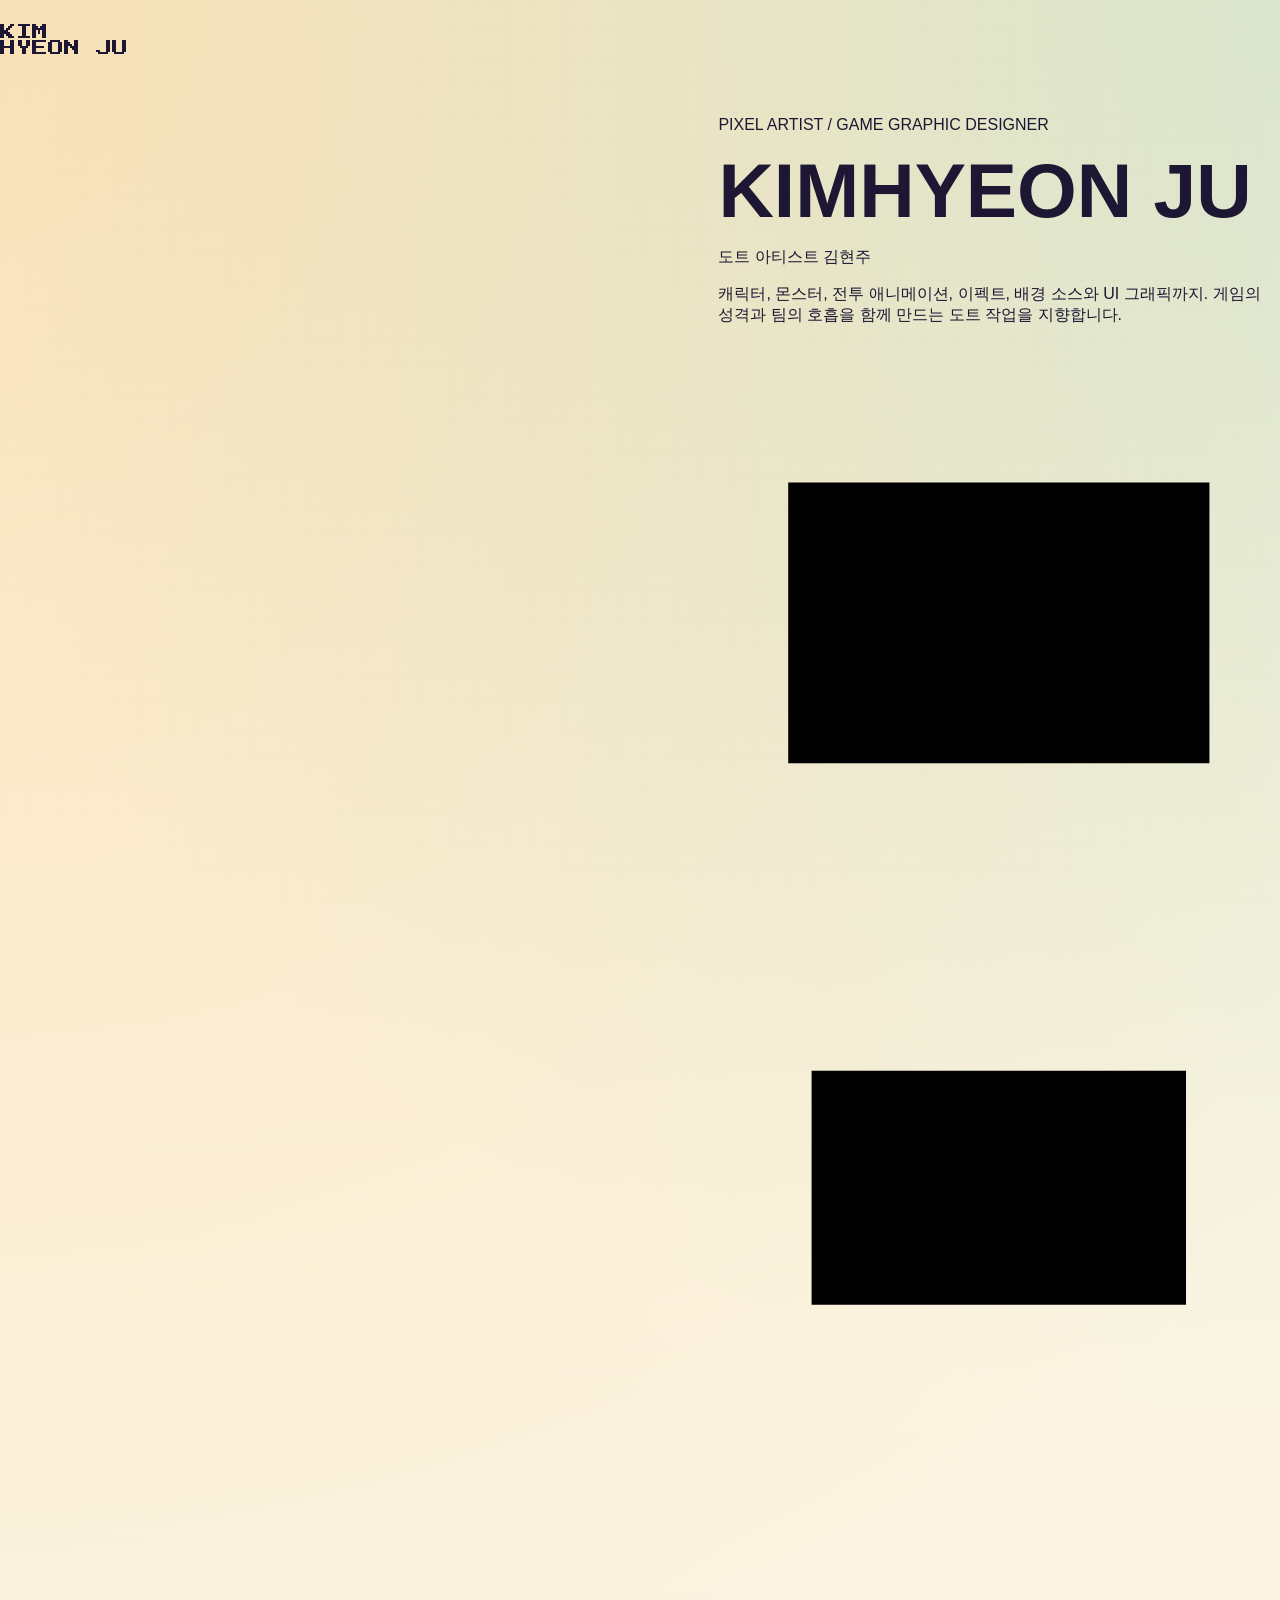
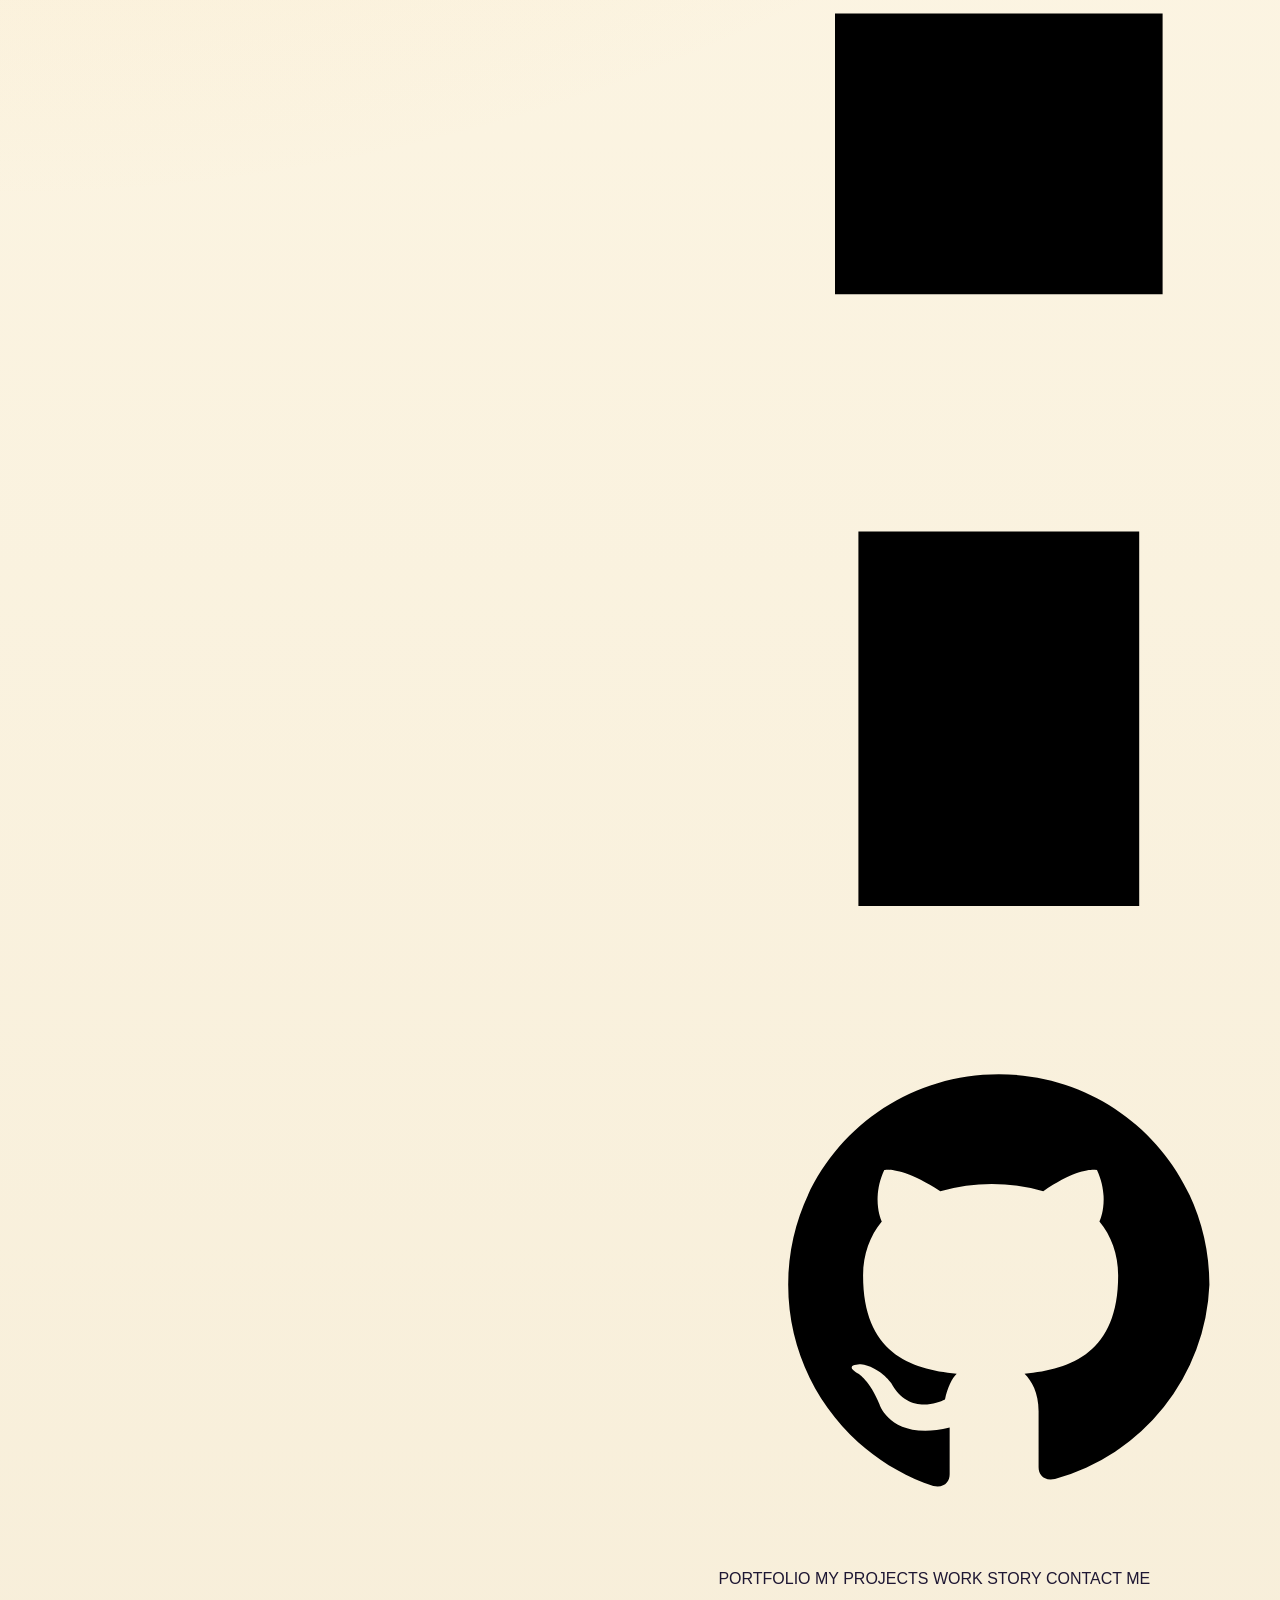
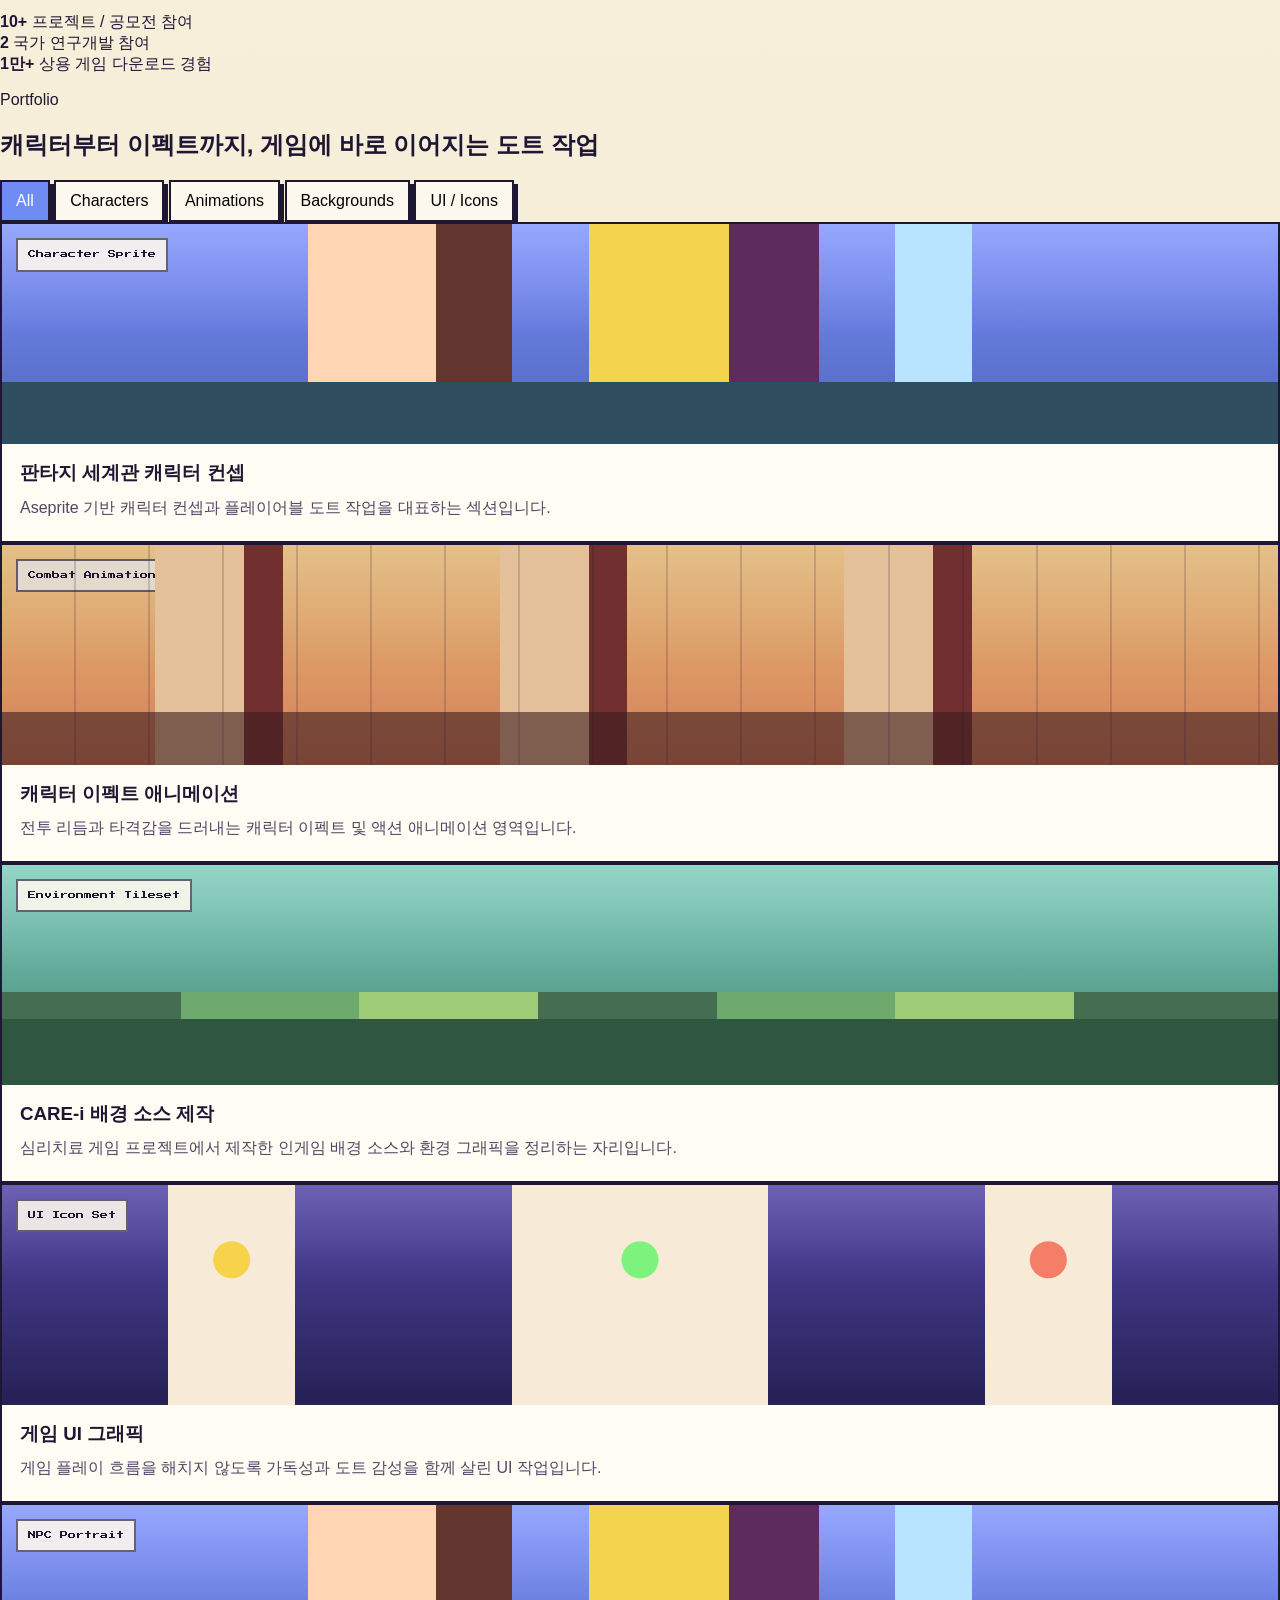
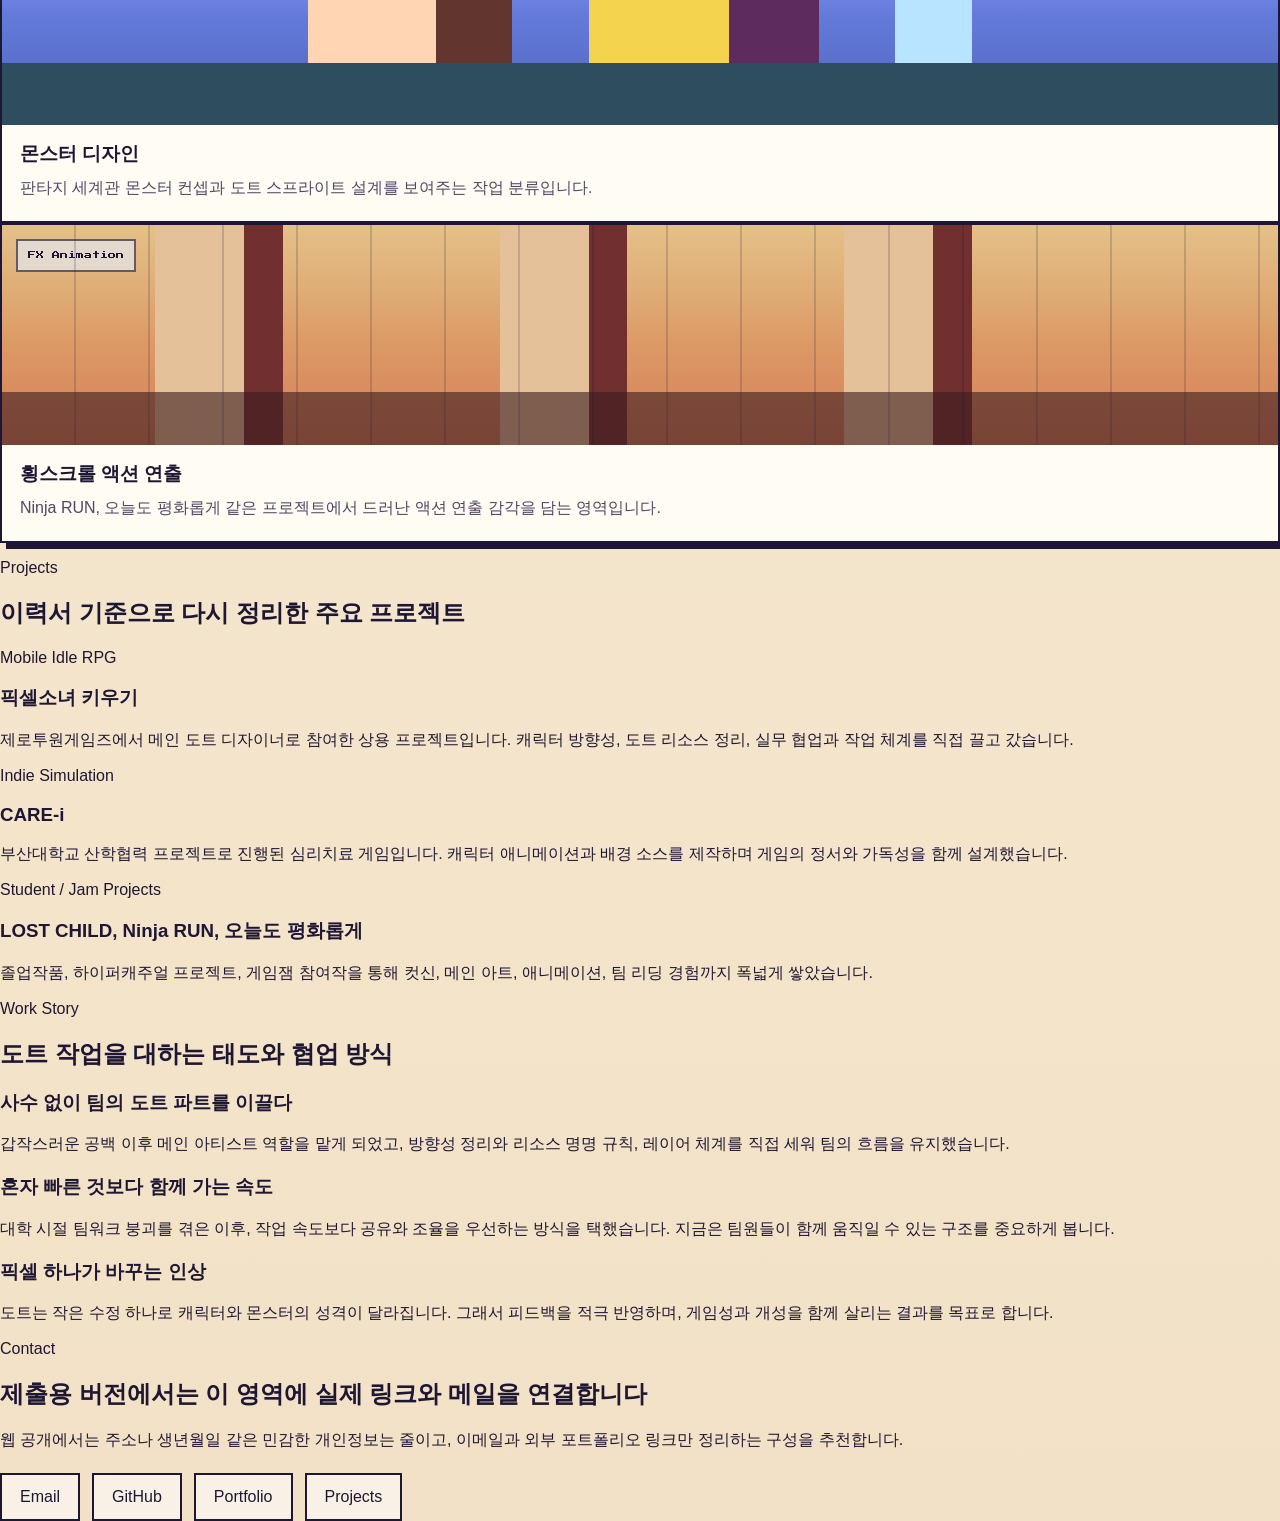
==== commit d4d29094: "Redesign landing layout inspired by reference portfolio" ====
--- a/index.html
+++ b/index.html
@@ -17,312 +17,201 @@
     <link rel="stylesheet" href="./styles.css" />
   </head>
   <body>
-    <div class="page-shell">
+    <div class="site-shell">
       <header class="topbar">
-        <a class="brand" href="#top">KIM HYEON JU</a>
-        <nav class="topnav" aria-label="주요 메뉴">
-          <a href="#featured">Featured</a>
-          <a href="#experience">Experience</a>
-          <a href="#gallery">Portfolio</a>
-          <a href="#projects">Projects</a>
-          <a href="#about">About</a>
-          <a href="#philosophy">Philosophy</a>
-          <a href="#contact">Contact</a>
-        </nav>
+        <a class="brand" href="#top">KIM<br />HYEON JU</a>
+        <a class="menu-mark" href="#portfolio" aria-label="포트폴리오 섹션으로 이동">
+          <span></span>
+          <span></span>
+        </a>
       </header>
 
       <main id="top">
         <section class="hero">
-          <div class="hero-copy">
-            <p class="eyebrow">PIXEL ARTIST / GAME GRAPHIC DESIGNER</p>
-            <h1>김현주의 도트 작업은<br />게임의 성격과 팀의 호흡을 함께 만듭니다</h1>
-            <p class="hero-text">
-              캐릭터 스프라이트, 몬스터 디자인, 전투 애니메이션, 이펙트,
-              타일셋, UI 그래픽까지. 빠른 적응력과 유연한 소통으로 팀의 시너지를
-              극대화하는 도트 아티스트 김현주의 포트폴리오입니다.
+          <div class="hero__portrait">
+            <div class="portrait-frame">
+              <div class="portrait-art" aria-hidden="true">
+                <span class="portrait-hair"></span>
+                <span class="portrait-face"></span>
+                <span class="portrait-neck"></span>
+                <span class="portrait-cloak"></span>
+                <span class="portrait-eye portrait-eye--left"></span>
+                <span class="portrait-eye portrait-eye--right"></span>
+              </div>
+            </div>
+          </div>
+
+          <div class="hero__content">
+            <p class="hero__kicker">PIXEL ARTIST / GAME GRAPHIC DESIGNER</p>
+            <h1 class="hero__title"><span>KIM</span><span>HYEON JU</span></h1>
+            <p class="hero__subtitle">도트 아티스트 김현주</p>
+            <p class="hero__intro">
+              캐릭터, 몬스터, 전투 애니메이션, 이펙트, 배경 소스와 UI 그래픽까지.
+              게임의 성격과 팀의 호흡을 함께 만드는 도트 작업을 지향합니다.
             </p>
-            <div class="hero-actions">
-              <a class="button button-primary" href="#gallery">대표 작업 보기</a>
-              <a class="button button-secondary" href="#projects">프로젝트 보기</a>
-            </div>
-            <ul class="hero-stats" aria-label="작업 요약">
-              <li>
-                <strong>10+</strong>
-                <span>Projects & Contests</span>
-              </li>
-              <li>
-                <strong>2</strong>
-                <span>R&amp;D Participations</span>
-              </li>
-              <li>
-                <strong>100%</strong>
-                <span>Main Art Ownership</span>
-              </li>
-            </ul>
-          </div>
-
-          <div class="hero-panel">
-            <div class="screen-card">
-              <div class="screen-card__header">
-                <span>LIVE PREVIEW</span>
-                <span>PIXEL UI</span>
-              </div>
-              <div class="screen-card__art">
-                <div class="pixel-scene">
-                  <div class="pixel-sun"></div>
-                  <div class="pixel-mountain pixel-mountain--back"></div>
-                  <div class="pixel-mountain pixel-mountain--front"></div>
-                  <div class="pixel-character">
-                    <span class="pixel-head"></span>
-                    <span class="pixel-body"></span>
-                    <span class="pixel-sword"></span>
-                  </div>
-                  <div class="pixel-ground"></div>
-                </div>
-              </div>
-              <div class="screen-card__footer">
-                <span>Main Dot Artist</span>
-                <span>64 x 64</span>
-              </div>
-            </div>
-          </div>
-        </section>
-
-        <section class="section" id="featured">
-          <div class="section-heading">
-            <p class="section-kicker">Featured Work</p>
-            <h2>이력서에서 바로 끌어온 대표 강점</h2>
-          </div>
-          <div class="featured-grid">
-            <article class="feature-card feature-card--wide tone-gold">
-              <div class="feature-card__meta">
-                <span>Pixel Girl Raising</span>
-                <span>Main Dot Designer</span>
-              </div>
-              <h3>1만+ 다운로드 모바일 RPG에서 메인 도트 디자이너 경험</h3>
-            </article>
-            <article class="feature-card tone-mint">
-              <div class="feature-card__meta">
-                <span>CARE-i</span>
-                <span>Character + BG</span>
-              </div>
-              <h3>심리치료 게임용 캐릭터 애니메이션과 배경 소스 제작</h3>
-            </article>
-            <article class="feature-card tone-coral">
-              <div class="feature-card__meta">
-                <span>Team Communication</span>
-                <span>Leadership</span>
-              </div>
-              <h3>사수 없이 팀의 유일한 도트 담당자로 파이프라인을 정리한 경험</h3>
-            </article>
-          </div>
-        </section>
-
-        <section class="section" id="experience">
-          <div class="section-heading">
-            <p class="section-kicker">Experience</p>
-            <h2>실무와 산학 프로젝트를 잇는 작업 이력</h2>
-          </div>
-          <div class="timeline">
-            <article class="timeline-card">
-              <p class="timeline-card__date">2026.04 - Present</p>
-              <h3>모모쿰 도트 디자이너 입사</h3>
-              <p>
-                입사 직후부터 도트 팀의 핵심 작업을 맡으며 실무 적응, 일정
-                관리, 협업 정리를 병행하고 있습니다.
-              </p>
-            </article>
-            <article class="timeline-card">
-              <p class="timeline-card__date">2025.03 - 2026.03</p>
-              <h3>제로투원게임즈 메인 도트 디자이너</h3>
-              <p>
-                1만+ 다운로드, 평점 4.7의 모바일 방치형 RPG 프로젝트에서 메인
-                도트 디자이너로 참여했습니다.
-              </p>
-            </article>
-            <article class="timeline-card">
-              <p class="timeline-card__date">2023.05 - 2024.05</p>
-              <h3>부산대학교 산학협력 CARE-i</h3>
-              <p>
-                심리치료 게임용 캐릭터 애니메이션과 배경 소스를 제작하며
-                인디 시뮬레이션 프로젝트의 그래픽 파트를 담당했습니다.
-              </p>
-            </article>
-            <article class="timeline-card">
-              <p class="timeline-card__date">2021 - 2025</p>
-              <h3>전주대학교 게임콘텐츠학과</h3>
-              <p>
-                교내외 개인 및 팀 프로젝트, 공모전, 국가 연구개발 참여를 통해
-                도트 그래픽과 협업 경험을 축적했습니다.
-              </p>
-            </article>
-          </div>
-        </section>
-
-        <section class="section" id="gallery">
-          <div class="section-heading section-heading--split">
-            <div>
-              <p class="section-kicker">Portfolio Gallery</p>
-              <h2>실제 이력서 내용을 기준으로 정리한 작업 유형</h2>
-            </div>
-            <div class="filter-bar" role="tablist" aria-label="작품 분류">
-              <button class="filter-chip is-active" data-filter="all">All</button>
-              <button class="filter-chip" data-filter="characters">Characters</button>
-              <button class="filter-chip" data-filter="animations">Animations</button>
-              <button class="filter-chip" data-filter="environments">Environments</button>
-              <button class="filter-chip" data-filter="ui">UI / Icons</button>
-            </div>
-          </div>
-          <div class="gallery-grid" id="galleryGrid" aria-live="polite"></div>
-        </section>
-
-        <section class="section" id="projects">
-          <div class="section-heading">
-            <p class="section-kicker">Game Projects</p>
-            <h2>웹사이트에서 바로 읽히게 재구성한 주요 프로젝트</h2>
-          </div>
-          <div class="project-list">
-            <article class="project-card">
-              <div class="project-card__thumb tone-gold"></div>
-              <div class="project-card__body">
-                <p class="project-label">Mobile Idle RPG</p>
+
+            <div class="social-strip" aria-label="주요 링크">
+              <a class="social-link" href="mailto:hello@example.com" aria-label="이메일">
+                <svg viewBox="0 0 24 24" aria-hidden="true">
+                  <path d="M3 6h18v12H3z" />
+                  <path d="M3 7l9 7 9-7" />
+                </svg>
+              </a>
+              <a class="social-link" href="#portfolio" aria-label="포트폴리오">
+                <svg viewBox="0 0 24 24" aria-hidden="true">
+                  <path d="M4 7h16v10H4z" />
+                  <path d="M8 5v4M16 5v4M8 17v2M16 17v2" />
+                </svg>
+              </a>
+              <a class="social-link" href="#projects" aria-label="프로젝트">
+                <svg viewBox="0 0 24 24" aria-hidden="true">
+                  <path d="M5 6h14v12H5z" />
+                  <path d="M9 10h6M9 14h4" />
+                </svg>
+              </a>
+              <a class="social-link" href="#story" aria-label="작업 이야기">
+                <svg viewBox="0 0 24 24" aria-hidden="true">
+                  <path d="M6 4h12v16H6z" />
+                  <path d="M9 8h6M9 12h6M9 16h4" />
+                </svg>
+              </a>
+              <a class="social-link" href="https://github.com/coddakji/Portfolio" aria-label="깃허브 저장소">
+                <svg viewBox="0 0 24 24" aria-hidden="true">
+                  <path
+                    d="M12 3C7 3 3 7 3 12c0 4 2.6 7.4 6.2 8.6.5.1.7-.2.7-.5v-2c-2.5.6-3-1-3-1-.4-1-.9-1.3-.9-1.3-.7-.4.1-.4.1-.4.8.1 1.3.8 1.3.8.7 1.3 1.9.9 2.3.7.1-.5.3-.9.5-1.1-2-.2-4-.9-4-4.2 0-.9.3-1.7.8-2.3-.1-.2-.4-1.1.1-2.2 0 0 .7-.2 2.4.9a8.1 8.1 0 0 1 4.4 0c1.6-1.1 2.3-.9 2.3-.9.5 1.1.2 2 .1 2.2.5.6.8 1.4.8 2.3 0 3.3-2 4-4 4.2.3.3.6.8.6 1.6v2.4c0 .3.2.6.7.5A9 9 0 0 0 21 12c0-5-4-9-9-9Z"
+                  />
+                </svg>
+              </a>
+            </div>
+
+            <div class="hero-buttons">
+              <a class="hero-button" href="#portfolio">PORTFOLIO</a>
+              <a class="hero-button" href="#projects">MY PROJECTS</a>
+              <a class="hero-button" href="#story">WORK STORY</a>
+              <a class="hero-button" href="#contact">CONTACT ME</a>
+            </div>
+          </div>
+        </section>
+
+        <section class="stats-band" aria-label="요약 정보">
+          <article class="stat-card">
+            <strong>10+</strong>
+            <span>프로젝트 / 공모전 참여</span>
+          </article>
+          <article class="stat-card">
+            <strong>2</strong>
+            <span>국가 연구개발 참여</span>
+          </article>
+          <article class="stat-card">
+            <strong>1만+</strong>
+            <span>상용 게임 다운로드 경험</span>
+          </article>
+        </section>
+
+        <section class="content-section" id="portfolio">
+          <div class="section-head">
+            <p class="section-head__kicker">Portfolio</p>
+            <h2>캐릭터부터 이펙트까지, 게임에 바로 이어지는 도트 작업</h2>
+          </div>
+          <div class="filter-row" role="tablist" aria-label="작업 카테고리">
+            <button class="filter-chip is-active" data-filter="all">All</button>
+            <button class="filter-chip" data-filter="characters">Characters</button>
+            <button class="filter-chip" data-filter="animations">Animations</button>
+            <button class="filter-chip" data-filter="environments">Backgrounds</button>
+            <button class="filter-chip" data-filter="ui">UI / Icons</button>
+          </div>
+          <div class="portfolio-grid" id="galleryGrid" aria-live="polite"></div>
+        </section>
+
+        <section class="content-section" id="projects">
+          <div class="section-head">
+            <p class="section-head__kicker">Projects</p>
+            <h2>이력서 기준으로 다시 정리한 주요 프로젝트</h2>
+          </div>
+          <div class="project-stack">
+            <article class="project-feature">
+              <div class="project-feature__art tone-gold"></div>
+              <div class="project-feature__copy">
+                <p class="project-feature__label">Mobile Idle RPG</p>
                 <h3>픽셀소녀 키우기</h3>
                 <p>
-                  메인 도트 디자이너로 참여한 상용 프로젝트. 캐릭터 방향성,
-                  리소스 정리, 실무 협업, 도트 파이프라인 관리 경험이 집약된 작업입니다.
+                  제로투원게임즈에서 메인 도트 디자이너로 참여한 상용 프로젝트입니다.
+                  캐릭터 방향성, 도트 리소스 정리, 실무 협업과 작업 체계를 직접 끌고 갔습니다.
                 </p>
               </div>
             </article>
-            <article class="project-card">
-              <div class="project-card__thumb tone-mint"></div>
-              <div class="project-card__body">
-                <p class="project-label">Indie Simulation</p>
+            <article class="project-feature">
+              <div class="project-feature__art tone-mint"></div>
+              <div class="project-feature__copy">
+                <p class="project-feature__label">Indie Simulation</p>
                 <h3>CARE-i</h3>
                 <p>
-                  방황하는 청소년을 위한 심리치료 게임. 캐릭터 애니메이션,
-                  배경 소스 제작, 인게임 그래픽을 중심으로 참여했습니다.
+                  부산대학교 산학협력 프로젝트로 진행된 심리치료 게임입니다.
+                  캐릭터 애니메이션과 배경 소스를 제작하며 게임의 정서와 가독성을 함께 설계했습니다.
                 </p>
               </div>
             </article>
-            <article class="project-card">
-              <div class="project-card__thumb tone-coral"></div>
-              <div class="project-card__body">
-                <p class="project-label">Puzzle Escape PC Game</p>
-                <h3>LOST CHILD</h3>
+            <article class="project-feature">
+              <div class="project-feature__art tone-coral"></div>
+              <div class="project-feature__copy">
+                <p class="project-feature__label">Student / Jam Projects</p>
+                <h3>LOST CHILD, Ninja RUN, 오늘도 평화롭게</h3>
                 <p>
-                  졸업작품 퍼즐 탈출 게임. 2D 애니메이션 제작을 맡으며
-                  장면 연출과 감정 전달에 집중했습니다.
+                  졸업작품, 하이퍼캐주얼 프로젝트, 게임잼 참여작을 통해 컷신,
+                  메인 아트, 애니메이션, 팀 리딩 경험까지 폭넓게 쌓았습니다.
                 </p>
               </div>
             </article>
-            <article class="project-card">
-              <div class="project-card__thumb tone-gold"></div>
-              <div class="project-card__body">
-                <p class="project-label">Hyper Casual</p>
-                <h3>Ninja RUN</h3>
-                <p>
-                  메인 아트와 팀장을 맡아 요괴를 무찌르는 횡스크롤 런 게임의
-                  캐릭터 애니메이션과 콘셉트 방향을 이끌었습니다.
-                </p>
-              </div>
-            </article>
-            <article class="project-card">
-              <div class="project-card__thumb tone-mint"></div>
-              <div class="project-card__body">
-                <p class="project-label">Global Game Jam</p>
-                <h3>오늘도 평화롭게</h3>
-                <p>
-                  캐릭터 디자인, 컷신, 타이틀, 기본 그래픽 소스를 제작한
-                  사이드 하이퍼캐주얼 프로젝트입니다.
-                </p>
-              </div>
-            </article>
-            <article class="project-card">
-              <div class="project-card__thumb tone-coral"></div>
-              <div class="project-card__body">
-                <p class="project-label">Mobile Puzzle RPG</p>
-                <h3>돌격! 청소대작전!</h3>
-                <p>
-                  2D 원화 메인 아트와 애니메이션 제작을 담당하며
-                  게임의 성장 스토리와 시각적 매력을 함께 설계했습니다.
-                </p>
-              </div>
-            </article>
-          </div>
-        </section>
-
-        <section class="section section-about" id="about">
-          <div class="about-copy">
-            <p class="section-kicker">About</p>
-            <h2>신뢰받는 아티스트가 되기까지 쌓아온 태도와 방식</h2>
-            <p>
-              사수 없이 팀의 유일한 도트 담당자가 되었던 시기, 프로젝트가
-              흔들릴 때 팀원들과 속도를 다시 맞췄던 경험, 그리고 픽셀 하나의
-              차이가 캐릭터의 인상을 바꾼다고 믿는 시선이 지금의 작업 방식을 만들었습니다.
-            </p>
-          </div>
-          <div class="about-notes">
-            <div class="note-card">
-              <span class="note-label">Core Skills</span>
-              <p>Character Sprite, Monster Concept, FX Animation, BG Source, UI Graphic</p>
-            </div>
-            <div class="note-card">
-              <span class="note-label">Tools</span>
-              <p>Aseprite, Photoshop, Clip Studio, Confluence-based asset organization</p>
-            </div>
-            <div class="note-card">
-              <span class="note-label">Education & Awards</span>
-              <p>전주대학교 게임콘텐츠학과 졸업, 2022 한국일러스트레이션학회 국제공모전 특선</p>
-            </div>
-          </div>
-        </section>
-
-        <section class="section" id="philosophy">
-          <div class="section-heading">
-            <p class="section-kicker">Work Philosophy</p>
-            <h2>도트는 혼자 완성하는 그림이 아니라, 팀과 함께 다듬는 언어입니다</h2>
-          </div>
-          <div class="essay-grid">
-            <article class="essay-card">
-              <h3>사수 없이 홀로, 도트 팀을 이끌다</h3>
-              <p>
-                선배 디자이너의 갑작스러운 퇴사 이후 별도 인수인계 없이 메인
-                아티스트 역할을 이어받았고, 기획자와 프로그래머와의 정리를 통해
-                작업 방향과 명명 규칙, 레이어 체계를 직접 세웠습니다.
-              </p>
-            </article>
-            <article class="essay-card">
-              <h3>혼자보다는 함께, 협업을 배운 시간</h3>
-              <p>
-                대학 프로젝트에서 속도만 앞세운 작업이 팀워크 붕괴로 이어졌던
-                경험 이후, 진행 상황 공유와 방향성 회의를 통해 함께 가는 속도를
-                가장 중요한 기준으로 삼게 되었습니다.
-              </p>
-            </article>
-            <article class="essay-card">
-              <h3>도트 아트를 보는 나의 시선</h3>
-              <p>
-                픽셀 하나의 변화가 캐릭터와 몬스터의 개성을 바꾼다고 믿습니다.
-                그래서 피드백을 적극 반영하며, 게임에 어울리는 개성과 최적화를
-                동시에 살리는 디자인을 목표로 작업합니다.
-              </p>
-            </article>
-          </div>
-        </section>
-
-        <section class="section contact-section" id="contact">
-          <div class="contact-box">
-            <p class="section-kicker">Contact</p>
-            <h2>실제 제출용에서는 이 자리에 연락 채널과 포트폴리오 링크를 연결합니다</h2>
-            <p>
-              PDF에 있던 개인 정보 전체를 그대로 노출하지 않도록, 웹에서는
-              공개 가능한 이메일과 포트폴리오 링크만 정리해 두는 구성을 추천합니다.
-            </p>
+          </div>
+        </section>
+
+        <section class="content-section" id="story">
+          <div class="section-head">
+            <p class="section-head__kicker">Work Story</p>
+            <h2>도트 작업을 대하는 태도와 협업 방식</h2>
+          </div>
+          <div class="story-grid">
+            <article class="story-card">
+              <h3>사수 없이 팀의 도트 파트를 이끌다</h3>
+              <p>
+                갑작스러운 공백 이후 메인 아티스트 역할을 맡게 되었고,
+                방향성 정리와 리소스 명명 규칙, 레이어 체계를 직접 세워 팀의 흐름을 유지했습니다.
+              </p>
+            </article>
+            <article class="story-card">
+              <h3>혼자 빠른 것보다 함께 가는 속도</h3>
+              <p>
+                대학 시절 팀워크 붕괴를 겪은 이후, 작업 속도보다 공유와 조율을
+                우선하는 방식을 택했습니다. 지금은 팀원들이 함께 움직일 수 있는 구조를 중요하게 봅니다.
+              </p>
+            </article>
+            <article class="story-card">
+              <h3>픽셀 하나가 바꾸는 인상</h3>
+              <p>
+                도트는 작은 수정 하나로 캐릭터와 몬스터의 성격이 달라집니다.
+                그래서 피드백을 적극 반영하며, 게임성과 개성을 함께 살리는 결과를 목표로 합니다.
+              </p>
+            </article>
+          </div>
+        </section>
+
+        <section class="content-section" id="contact">
+          <div class="section-head">
+            <p class="section-head__kicker">Contact</p>
+            <h2>제출용 버전에서는 이 영역에 실제 링크와 메일을 연결합니다</h2>
+          </div>
+          <div class="contact-panel">
+            <div>
+              <p>
+                웹 공개에서는 주소나 생년월일 같은 민감한 개인정보는 줄이고,
+                이메일과 외부 포트폴리오 링크만 정리하는 구성을 추천합니다.
+              </p>
+            </div>
             <div class="contact-links">
-              <a href="mailto:hello@example.com">hello@example.com</a>
-              <a href="#">Portfolio PDF</a>
-              <a href="#">Notion / Art Archive</a>
-              <a href="#">GitHub Pages</a>
+              <a href="mailto:hello@example.com">Email</a>
+              <a href="https://github.com/coddakji/Portfolio">GitHub</a>
+              <a href="#portfolio">Portfolio</a>
+              <a href="#projects">Projects</a>
             </div>
           </div>
         </section>
@@ -330,9 +219,7 @@
     </div>
 
     <dialog class="lightbox" id="lightbox">
-      <button class="lightbox__close" id="lightboxClose" aria-label="닫기">
-        CLOSE
-      </button>
+      <button class="lightbox__close" id="lightboxClose" aria-label="닫기">CLOSE</button>
       <div class="lightbox__panel">
         <div class="lightbox__art" id="lightboxArt"></div>
         <div class="lightbox__copy">
--- a/styles.css
+++ b/styles.css
@@ -486,9 +486,45 @@
   gap: 18px;
 }
 
+.timeline,
+.essay-grid {
+  display: grid;
+  grid-template-columns: repeat(2, minmax(0, 1fr));
+  gap: 18px;
+}
+
 .project-card {
   overflow: hidden;
   box-shadow: var(--pixel-shadow);
+}
+
+.timeline-card,
+.essay-card {
+  padding: 20px;
+  border: 2px solid var(--line);
+  background: rgba(255, 252, 244, 0.96);
+  box-shadow: var(--pixel-shadow);
+}
+
+.timeline-card h3,
+.essay-card h3 {
+  margin: 0;
+  line-height: 1.2;
+}
+
+.timeline-card p,
+.essay-card p {
+  margin: 12px 0 0;
+  color: var(--ink-soft);
+  line-height: 1.7;
+}
+
+.timeline-card__date {
+  margin: 0 0 12px;
+  color: var(--coral);
+  font-family: "Press Start 2P", monospace;
+  font-size: 0.56rem;
+  line-height: 1.8;
 }
 
 .project-card__thumb {
@@ -713,6 +749,8 @@
   }
 
   .featured-grid,
+  .timeline,
+  .essay-grid,
   .gallery-grid,
   .project-list {
     grid-template-columns: repeat(2, minmax(0, 1fr));
@@ -744,6 +782,8 @@
 
   .hero-stats,
   .featured-grid,
+  .timeline,
+  .essay-grid,
   .gallery-grid,
   .project-list {
     grid-template-columns: 1fr;
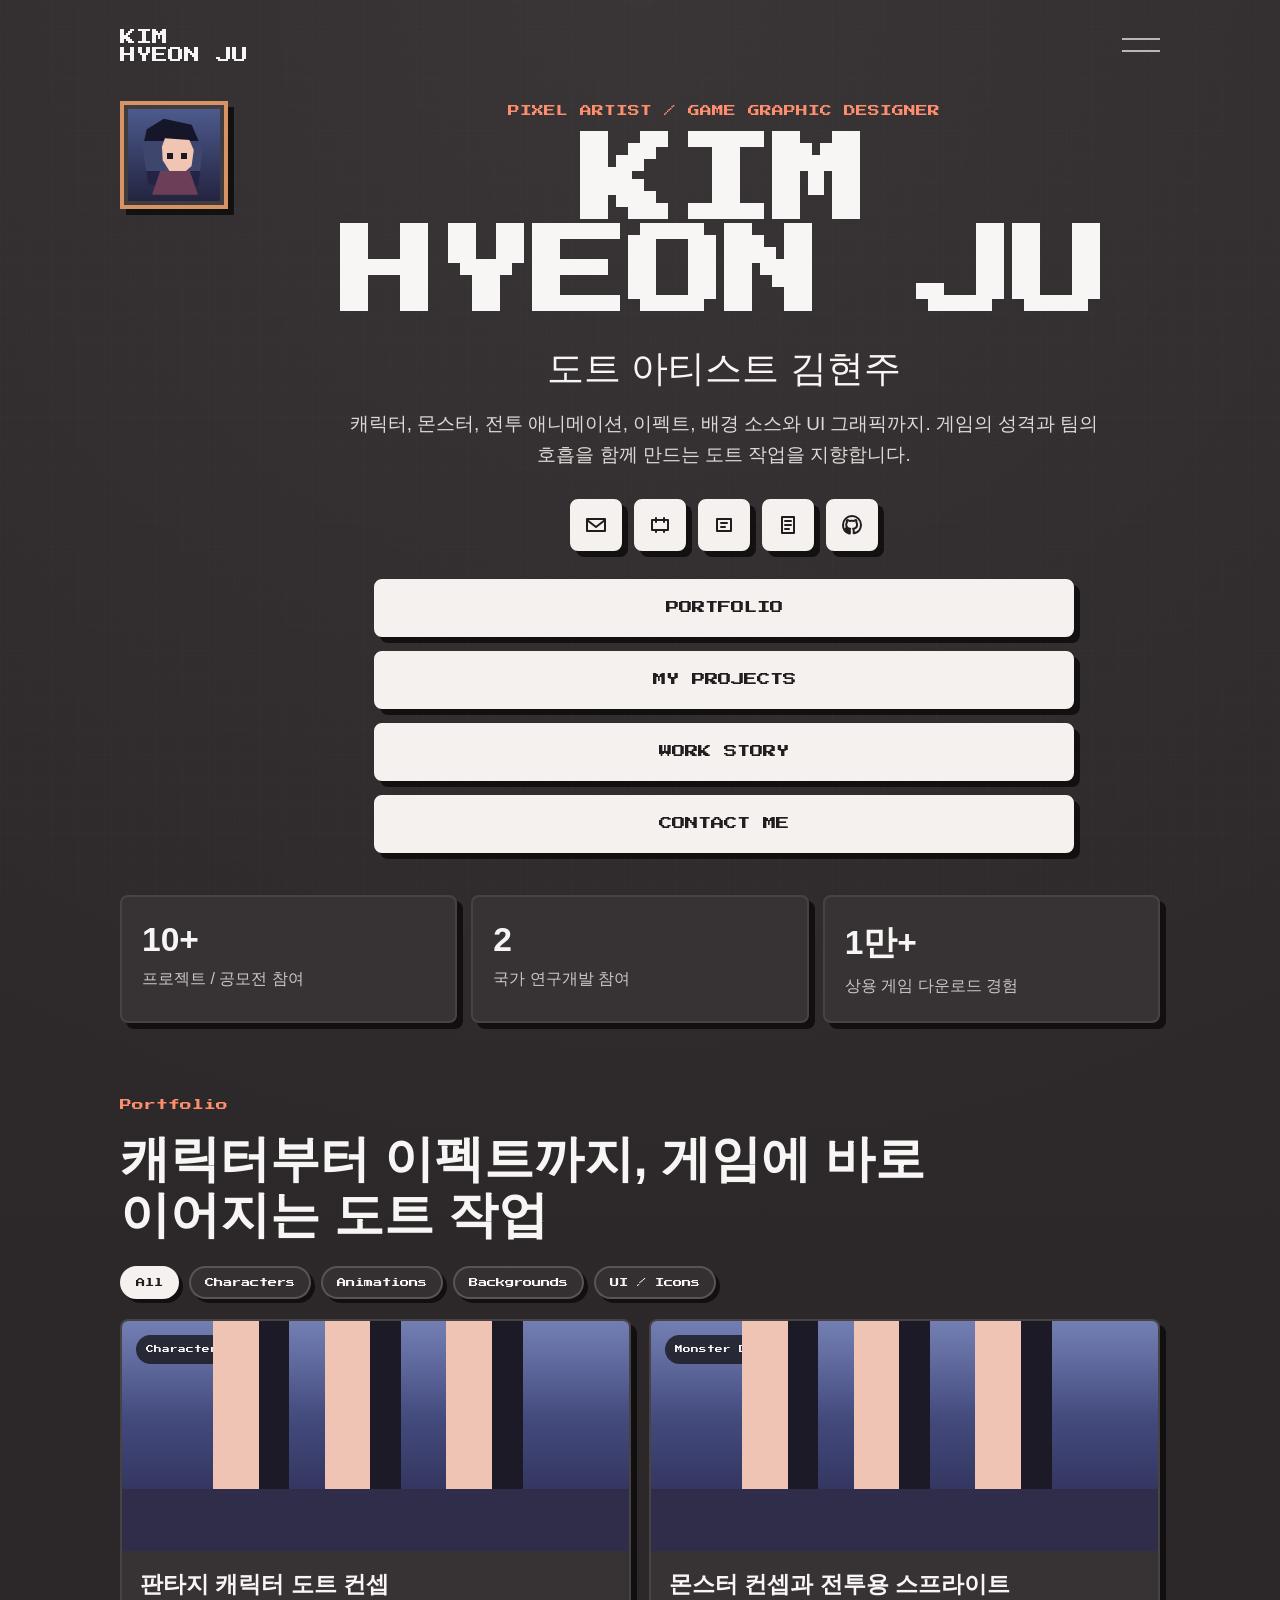
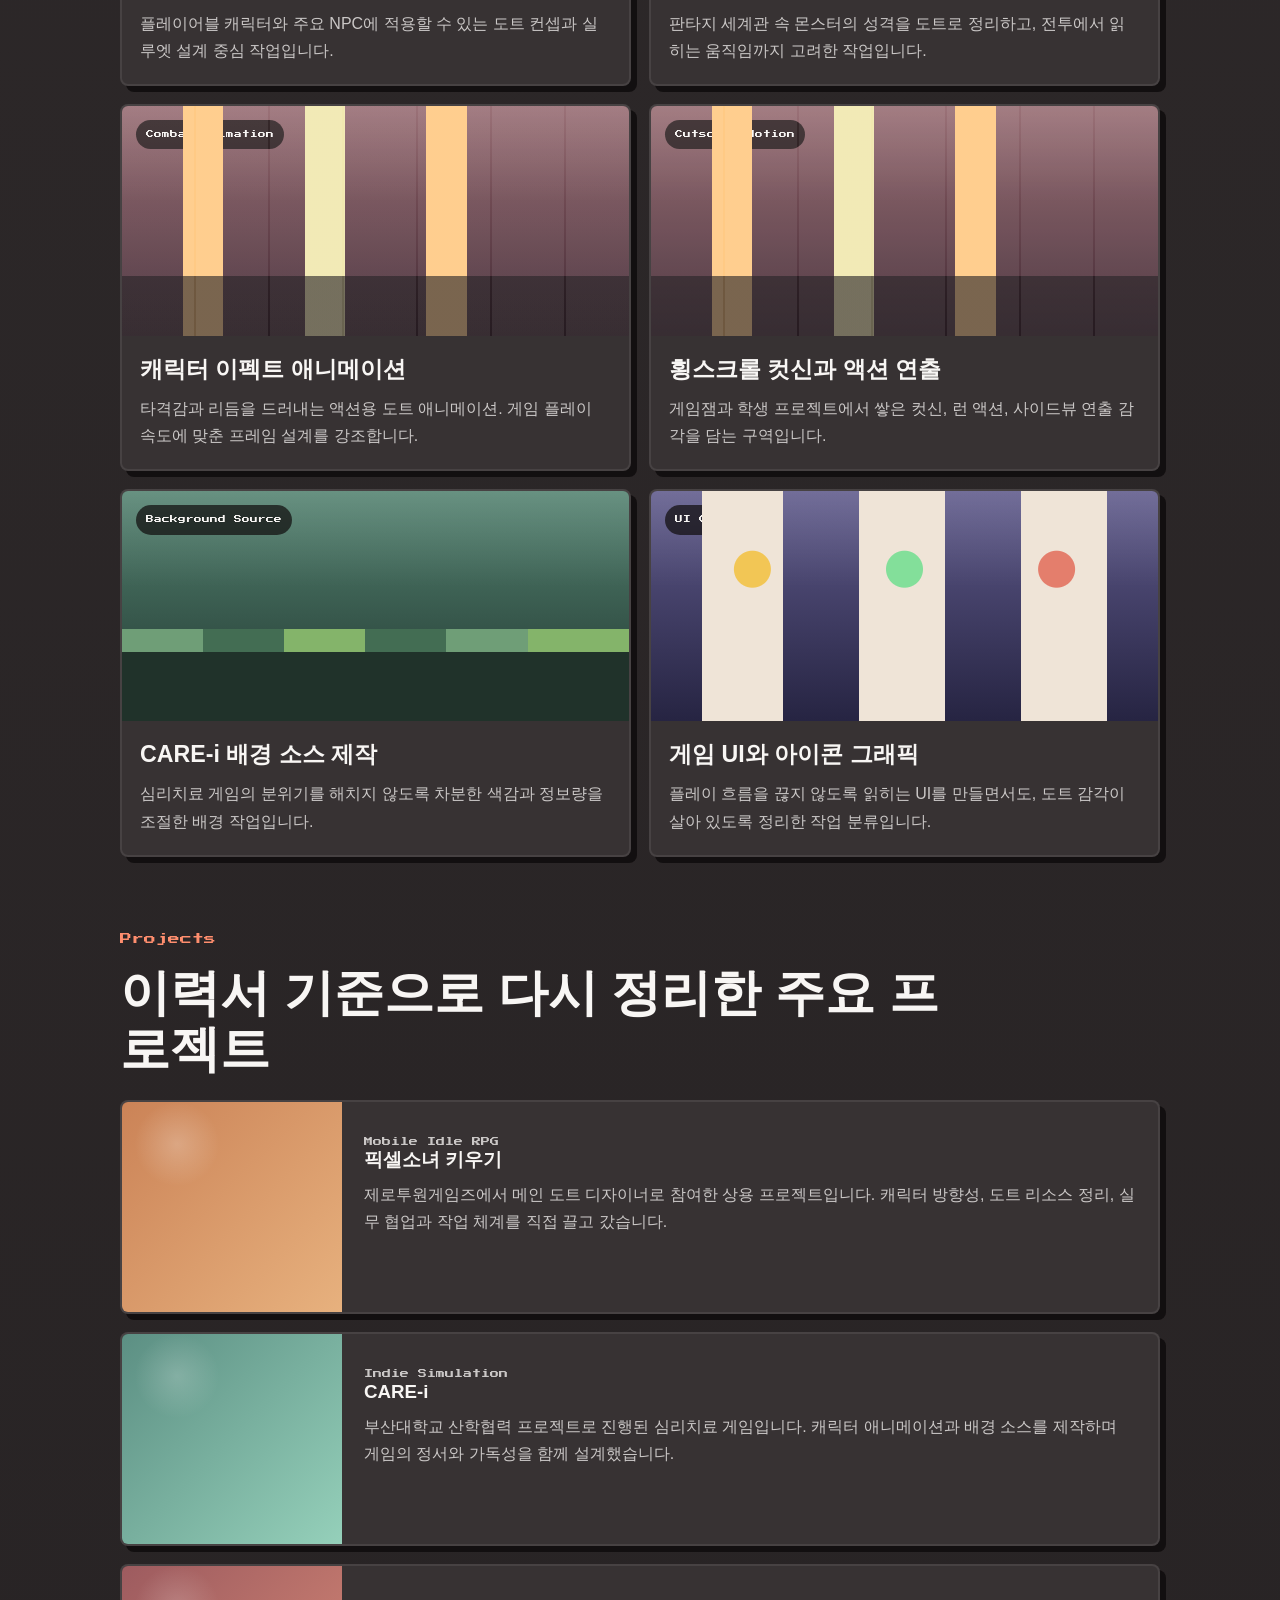
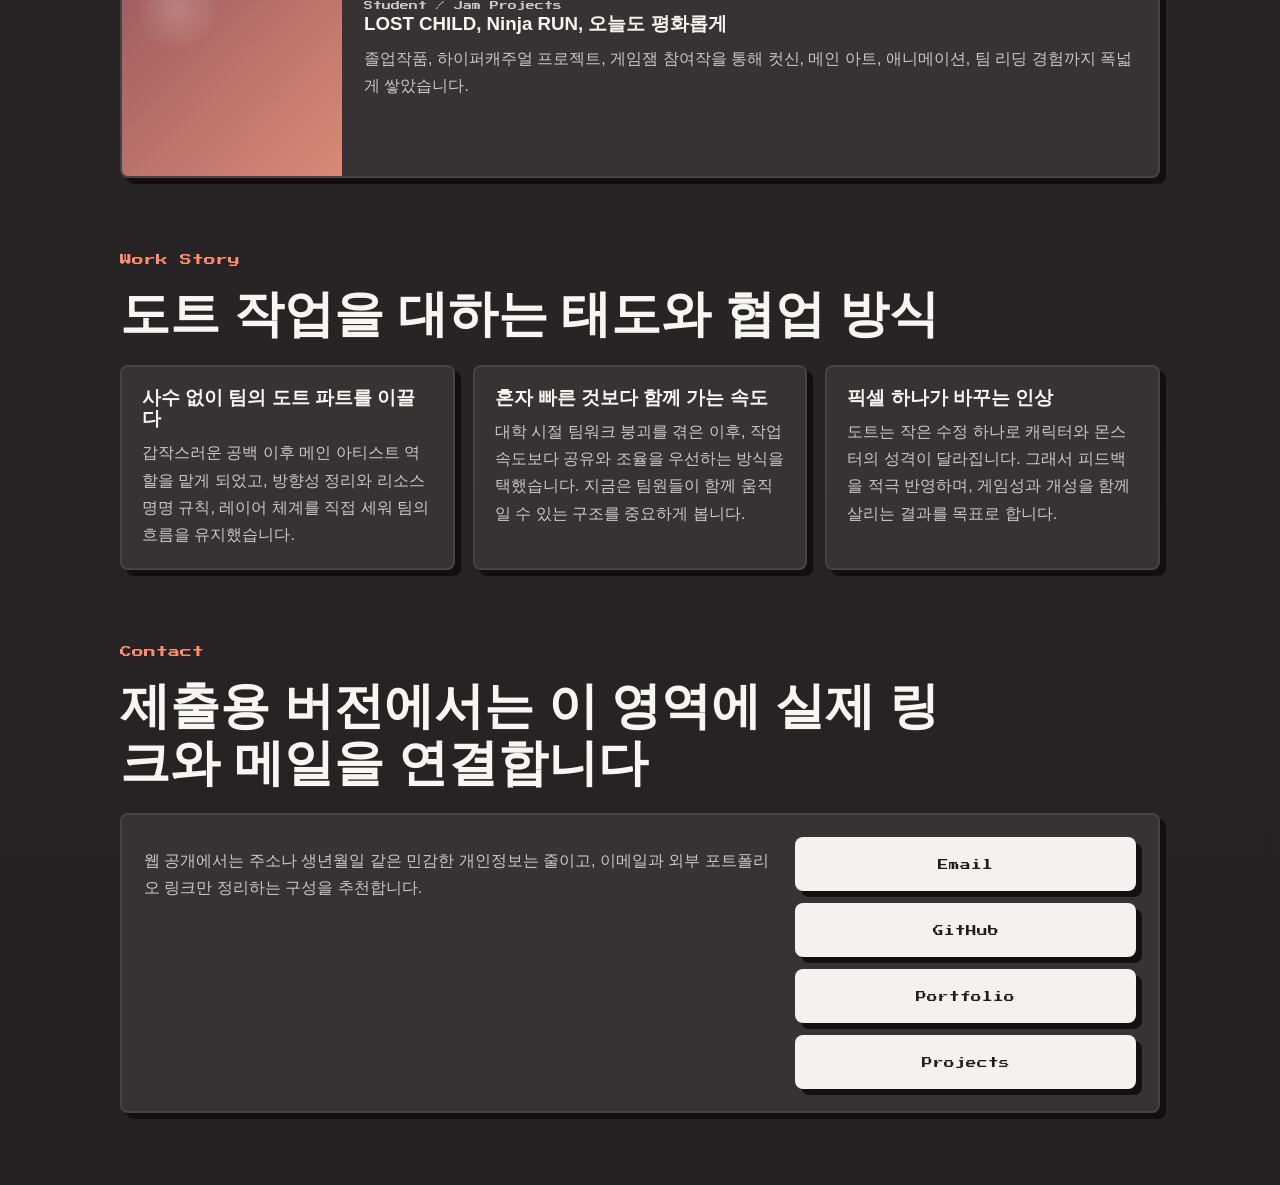
==== commit 96dc80bd: "Bust cached assets for redesigned portfolio" ====
--- a/index.html
+++ b/index.html
@@ -14,7 +14,7 @@
       href="https://fonts.googleapis.com/css2?family=Press+Start+2P&family=SUIT:wght@400;500;700;800&display=swap"
       rel="stylesheet"
     />
-    <link rel="stylesheet" href="./styles.css" />
+    <link rel="stylesheet" href="./styles.css?v=2" />
   </head>
   <body>
     <div class="site-shell">
@@ -231,6 +231,6 @@
       </div>
     </dialog>
 
-    <script src="./script.js"></script>
+    <script src="./script.js?v=2"></script>
   </body>
 </html>
--- a/styles.css
+++ b/styles.css
@@ -1,17 +1,17 @@
 :root {
-  --bg: #f8f1dd;
-  --bg-soft: rgba(255, 249, 235, 0.75);
-  --ink: #1e1733;
-  --ink-soft: #514665;
-  --line: #1e1733;
-  --panel: rgba(255, 252, 244, 0.92);
-  --gold: #f2a93b;
-  --mint: #4cb8a5;
-  --coral: #ed6f4f;
-  --sky: #6f8bf4;
-  --shadow: 0 18px 48px rgba(42, 27, 25, 0.16);
-  --pixel-shadow: 6px 6px 0 #1e1733;
-  --max-width: 1180px;
+  --bg: #2c2829;
+  --bg-elevated: #373233;
+  --panel: #f4f1ef;
+  --panel-soft: #e5ded7;
+  --ink: #211d1f;
+  --ink-soft: #5b5255;
+  --line: #1f1b1c;
+  --accent: #d79363;
+  --accent-2: #7682d5;
+  --accent-3: #79b49f;
+  --white: #f8f6f4;
+  --pixel-shadow: 6px 6px 0 rgba(17, 14, 15, 0.92);
+  --max-width: 1040px;
 }
 
 * {
@@ -24,12 +24,11 @@
 
 body {
   margin: 0;
+  color: var(--white);
   font-family: "SUIT", sans-serif;
-  color: var(--ink);
-  background:
-    radial-gradient(circle at top left, rgba(242, 169, 59, 0.28), transparent 28%),
-    radial-gradient(circle at top right, rgba(76, 184, 165, 0.22), transparent 22%),
-    linear-gradient(180deg, #fff9e9 0%, #f7eed9 55%, #f2e1c6 100%);
+  background:
+    radial-gradient(circle at top, rgba(255, 255, 255, 0.05), transparent 28%),
+    linear-gradient(180deg, #2f2a2b 0%, #262223 100%);
 }
 
 body::before {
@@ -37,11 +36,11 @@
   position: fixed;
   inset: 0;
   pointer-events: none;
-  opacity: 0.18;
+  opacity: 0.08;
   background-image:
-    linear-gradient(rgba(30, 23, 51, 0.06) 1px, transparent 1px),
-    linear-gradient(90deg, rgba(30, 23, 51, 0.06) 1px, transparent 1px);
-  background-size: 28px 28px;
+    linear-gradient(rgba(255, 255, 255, 0.16) 1px, transparent 1px),
+    linear-gradient(90deg, rgba(255, 255, 255, 0.16) 1px, transparent 1px);
+  background-size: 26px 26px;
 }
 
 a {
@@ -53,558 +52,430 @@
   font: inherit;
 }
 
-.page-shell {
+.site-shell {
   width: min(calc(100% - 32px), var(--max-width));
   margin: 0 auto;
-  padding-bottom: 64px;
+  padding-bottom: 72px;
 }
 
 .topbar {
   display: flex;
-  align-items: center;
+  align-items: flex-start;
   justify-content: space-between;
-  gap: 20px;
-  padding: 24px 0 12px;
+  padding: 28px 0 10px;
 }
 
 .brand,
-.eyebrow,
-.section-kicker,
-.screen-card__header,
-.screen-card__footer,
-.note-label,
-.project-label,
-.lightbox__type,
-.topnav a {
+.hero__kicker,
+.hero__title,
+.hero-button,
+.section-head__kicker,
+.filter-chip,
+.timeline-label,
+.project-feature__label,
+.lightbox__type {
   font-family: "Press Start 2P", monospace;
 }
 
 .brand {
   font-size: 1rem;
-}
-
-.topnav {
+  line-height: 1.15;
+}
+
+.menu-mark {
+  display: inline-flex;
+  flex-direction: column;
+  gap: 10px;
+  margin-top: 10px;
+}
+
+.menu-mark span {
+  width: 38px;
+  height: 2px;
+  background: rgba(255, 255, 255, 0.65);
+}
+
+.hero {
+  display: grid;
+  grid-template-columns: 140px 1fr;
+  gap: 28px;
+  padding: 26px 0 42px;
+}
+
+.portrait-frame {
+  width: 108px;
+  height: 108px;
+  padding: 4px;
+  border: 4px solid var(--accent);
+  background: rgba(255, 255, 255, 0.06);
+  box-shadow: var(--pixel-shadow);
+}
+
+.portrait-art {
+  position: relative;
+  width: 100%;
+  height: 100%;
+  overflow: hidden;
+  background:
+    linear-gradient(180deg, #4c5a8d 0%, #23243f 100%);
+}
+
+.portrait-art span {
+  position: absolute;
+  image-rendering: pixelated;
+}
+
+.portrait-hair {
+  inset: 10px 12px 8px 12px;
+  background:
+    linear-gradient(180deg, #16162b 0 30%, #3f466e 30% 70%, #232445 70% 100%);
+  clip-path: polygon(10% 14%, 35% 0, 76% 8%, 92% 42%, 86% 90%, 66% 100%, 12% 88%, 4% 38%);
+}
+
+.portrait-face {
+  left: 31px;
+  top: 27px;
+  width: 37px;
+  height: 42px;
+  background: #f0c5b3;
+  clip-path: polygon(16% 6%, 82% 10%, 94% 34%, 88% 72%, 60% 94%, 30% 86%, 10% 58%, 8% 26%);
+}
+
+.portrait-neck {
+  left: 43px;
+  top: 64px;
+  width: 14px;
+  height: 12px;
+  background: #d59f8c;
+}
+
+.portrait-cloak {
+  left: 24px;
+  right: 22px;
+  bottom: 6px;
+  height: 24px;
+  background: #6d3f57;
+  clip-path: polygon(18% 0, 82% 0, 100% 100%, 0 100%);
+}
+
+.portrait-eye {
+  top: 44px;
+  width: 6px;
+  height: 6px;
+  background: #1b1822;
+}
+
+.portrait-eye--left {
+  left: 39px;
+}
+
+.portrait-eye--right {
+  left: 53px;
+}
+
+.hero__content {
+  display: flex;
+  flex-direction: column;
+  align-items: center;
+  text-align: center;
+}
+
+.hero__kicker,
+.section-head__kicker {
+  margin: 0 0 16px;
+  color: #ff8e6e;
+  font-size: 0.74rem;
+  line-height: 1.7;
+}
+
+.hero__title {
+  margin: 0;
+  color: var(--white);
+  font-size: clamp(2.8rem, 9vw, 6rem);
+  line-height: 0.96;
+  letter-spacing: 0;
+}
+
+.hero__title span {
+  display: block;
+  white-space: nowrap;
+}
+
+.hero__subtitle {
+  margin: 24px 0 0;
+  font-size: clamp(1.6rem, 3.4vw, 2.3rem);
+}
+
+.hero__intro {
+  max-width: 760px;
+  margin: 14px 0 0;
+  color: rgba(244, 241, 239, 0.88);
+  line-height: 1.65;
+  font-size: 1.18rem;
+}
+
+.social-strip {
   display: flex;
   flex-wrap: wrap;
-  justify-content: flex-end;
-  gap: 16px;
-}
-
-.topnav a {
-  font-size: 0.62rem;
-}
-
-.hero {
-  display: grid;
-  grid-template-columns: 1.1fr 0.9fr;
+  justify-content: center;
+  gap: 12px;
+  margin-top: 28px;
+}
+
+.social-link {
+  display: inline-flex;
+  width: 52px;
+  height: 52px;
   align-items: center;
-  gap: 32px;
-  min-height: calc(100vh - 108px);
-  padding: 32px 0 24px;
-}
-
-.eyebrow,
-.section-kicker {
-  margin: 0 0 16px;
-  color: var(--coral);
-  font-size: 0.68rem;
-  line-height: 1.7;
-}
-
-.hero h1,
-.section-heading h2,
-.section-about h2,
-.contact-box h2,
-.lightbox__copy h3 {
-  margin: 0;
-  line-height: 1.05;
-  letter-spacing: 0;
-}
-
-.hero h1 {
-  font-size: clamp(2.8rem, 6vw, 5.2rem);
-}
-
-.hero-text,
-.project-card p,
-.contact-box p,
-.about-copy p,
-.lightbox__copy p {
-  color: var(--ink-soft);
-  line-height: 1.7;
-}
-
-.hero-text {
-  max-width: 640px;
-  margin: 24px 0 0;
-  font-size: 1.06rem;
-}
-
-.hero-actions {
-  display: flex;
-  flex-wrap: wrap;
+  justify-content: center;
+  border-radius: 8px;
+  background: var(--panel);
+  border: 2px solid var(--panel);
+  box-shadow: var(--pixel-shadow);
+  transition: transform 180ms ease;
+}
+
+.social-link:hover,
+.hero-button:hover,
+.filter-chip:hover,
+.portfolio-card:hover,
+.project-feature:hover,
+.story-card:hover,
+.contact-links a:hover,
+.stat-card:hover,
+.lightbox__close:hover {
+  transform: translate(-2px, -2px);
+}
+
+.social-link svg {
+  width: 24px;
+  height: 24px;
+  fill: none;
+  stroke: var(--ink);
+  stroke-width: 2;
+  stroke-linecap: round;
+  stroke-linejoin: round;
+}
+
+.hero-buttons {
+  width: min(100%, 700px);
+  display: grid;
   gap: 14px;
   margin-top: 28px;
 }
 
-.button {
+.hero-button {
   display: inline-flex;
   align-items: center;
   justify-content: center;
-  min-height: 52px;
-  padding: 0 24px;
-  border: 2px solid var(--line);
+  min-height: 58px;
+  border-radius: 8px;
+  border: 2px solid var(--panel);
+  background: var(--panel);
+  color: var(--ink);
   box-shadow: var(--pixel-shadow);
-  transition: transform 180ms ease, box-shadow 180ms ease;
-}
-
-.button:hover,
-.filter-chip:hover,
-.gallery-card:hover,
-.project-card:hover,
-.lightbox__close:hover {
-  transform: translate(-2px, -2px);
-  box-shadow: 8px 8px 0 #1e1733;
-}
-
-.button-primary {
-  background: var(--gold);
-}
-
-.button-secondary {
-  background: var(--panel);
-}
-
-.hero-stats {
+  font-size: 0.84rem;
+}
+
+.stats-band {
   display: grid;
   grid-template-columns: repeat(3, minmax(0, 1fr));
   gap: 14px;
-  margin: 32px 0 0;
-  padding: 0;
-  list-style: none;
-}
-
-.hero-stats li,
-.note-card,
-.gallery-card,
-.project-card,
-.screen-card,
-.feature-card,
-.contact-box,
+}
+
+.stat-card,
+.portfolio-card,
+.project-feature,
+.story-card,
+.contact-panel,
 .lightbox__panel {
-  border: 2px solid var(--line);
-  background: var(--panel);
-  box-shadow: var(--shadow);
-}
-
-.hero-stats li {
-  padding: 18px 14px;
-}
-
-.hero-stats strong {
+  border-radius: 8px;
+  border: 2px solid rgba(255, 255, 255, 0.08);
+  background: var(--bg-elevated);
+  box-shadow: var(--pixel-shadow);
+}
+
+.stat-card {
+  padding: 24px 20px;
+}
+
+.stat-card strong {
   display: block;
-  font-size: 1.8rem;
-}
-
-.hero-stats span {
+  font-size: 2.1rem;
+}
+
+.stat-card span {
   display: block;
   margin-top: 10px;
-  color: var(--ink-soft);
-}
-
-.screen-card {
-  overflow: hidden;
-  box-shadow: var(--pixel-shadow);
-}
-
-.screen-card__header,
-.screen-card__footer {
-  display: flex;
-  justify-content: space-between;
-  gap: 12px;
-  padding: 14px 16px;
-  background: #fff4cc;
-  font-size: 0.56rem;
-  line-height: 1.7;
-}
-
-.screen-card__art {
-  padding: 18px;
-  background:
-    linear-gradient(180deg, #92c6f3 0%, #7ba0eb 58%, #2e6f8f 58%, #2e6f8f 100%);
-}
-
-.pixel-scene {
-  position: relative;
-  min-height: 420px;
-  overflow: hidden;
-  border: 2px solid rgba(30, 23, 51, 0.45);
-  background:
-    linear-gradient(180deg, rgba(255, 255, 255, 0.12), transparent 52%),
-    linear-gradient(180deg, #89d4f5 0%, #6aa4e8 60%, #2e6b84 60%, #2e6b84 100%);
-}
-
-.pixel-sun,
-.pixel-head,
-.pixel-body,
-.pixel-sword,
-.pixel-ground,
-.pixel-mountain {
-  position: absolute;
-  image-rendering: pixelated;
-}
-
-.pixel-sun {
-  top: 40px;
-  right: 54px;
-  width: 72px;
-  height: 72px;
-  background: #ffd95a;
-  box-shadow:
-    0 0 0 8px rgba(255, 217, 90, 0.32),
-    0 0 0 16px rgba(255, 217, 90, 0.15);
-}
-
-.pixel-mountain--back {
-  left: 18px;
-  bottom: 136px;
-  width: 220px;
-  height: 138px;
-  background: #5e69c5;
-  clip-path: polygon(0 100%, 20% 52%, 38% 70%, 58% 18%, 80% 64%, 100% 100%);
-}
-
-.pixel-mountain--front {
-  right: 24px;
-  bottom: 116px;
-  width: 244px;
-  height: 152px;
-  background: #426198;
-  clip-path: polygon(0 100%, 18% 58%, 35% 74%, 55% 22%, 73% 42%, 100% 100%);
-}
-
-.pixel-character {
-  position: absolute;
-  left: 50%;
-  bottom: 112px;
-  width: 98px;
-  height: 144px;
-  transform: translateX(-50%);
-  animation: floaty 2.4s ease-in-out infinite;
-}
-
-.pixel-head {
-  top: 18px;
-  left: 22px;
-  width: 42px;
-  height: 42px;
-  background: #ffd1a8;
-  box-shadow:
-    0 0 0 10px #7a3b2b,
-    22px 2px 0 -10px #7a3b2b;
-}
-
-.pixel-body {
-  top: 74px;
-  left: 18px;
-  width: 52px;
-  height: 46px;
-  background: #f4d34f;
-  box-shadow:
-    0 0 0 10px #5f2e60,
-    -18px 10px 0 -8px #5f2e60,
-    18px 10px 0 -8px #5f2e60,
-    -8px 40px 0 -8px #3b264a,
-    10px 40px 0 -8px #3b264a;
-}
-
-.pixel-sword {
-  top: 74px;
-  right: -2px;
-  width: 14px;
-  height: 62px;
-  background: #dceaf4;
-  box-shadow:
-    -8px 38px 0 0 #f2a93b,
-    -8px 48px 0 0 #7b491a;
-  transform: rotate(16deg);
-}
-
-.pixel-ground {
-  left: 0;
-  right: 0;
-  bottom: 0;
-  height: 114px;
-  background:
-    linear-gradient(180deg, #3e8247 0 42%, #214f2b 42% 100%);
-}
-
-.section {
-  padding: 72px 0 0;
-}
-
-.section-heading {
-  display: flex;
-  flex-direction: column;
-  gap: 16px;
-  margin-bottom: 28px;
-}
-
-.section-heading--split {
-  gap: 24px;
-}
-
-.section-heading h2,
-.section-about h2,
-.contact-box h2 {
-  font-size: clamp(2rem, 3vw, 3rem);
-}
-
-.featured-grid {
-  display: grid;
-  grid-template-columns: 1.35fr 1fr 1fr;
-  gap: 18px;
-}
-
-.feature-card {
-  min-height: 220px;
-  padding: 22px;
-  display: flex;
-  flex-direction: column;
-  justify-content: space-between;
-  box-shadow: var(--pixel-shadow);
-}
-
-.feature-card--wide {
-  min-height: 280px;
-}
-
-.feature-card__meta {
-  display: flex;
-  justify-content: space-between;
-  gap: 12px;
-  color: rgba(30, 23, 51, 0.72);
-  font-family: "Press Start 2P", monospace;
-  font-size: 0.55rem;
-  line-height: 1.8;
-}
-
-.feature-card h3,
-.project-card h3,
-.gallery-card h3 {
+  color: rgba(244, 241, 239, 0.78);
+}
+
+.content-section {
+  padding-top: 72px;
+}
+
+.section-head {
+  margin-bottom: 22px;
+}
+
+.section-head h2,
+.project-feature h3,
+.story-card h3,
+.lightbox__copy h3 {
   margin: 0;
-  line-height: 1.2;
-}
-
-.feature-card h3 {
-  font-size: clamp(1.35rem, 2vw, 2rem);
-  max-width: 18ch;
-}
-
-.tone-gold {
-  background:
-    linear-gradient(135deg, rgba(255, 255, 255, 0.38), transparent 44%),
-    linear-gradient(135deg, #f2a93b 0%, #f6cc69 100%);
-}
-
-.tone-mint {
-  background:
-    linear-gradient(135deg, rgba(255, 255, 255, 0.28), transparent 44%),
-    linear-gradient(135deg, #5ec6b2 0%, #92f1cb 100%);
-}
-
-.tone-coral {
-  background:
-    linear-gradient(135deg, rgba(255, 255, 255, 0.28), transparent 44%),
-    linear-gradient(135deg, #f17c61 0%, #ffaf73 100%);
-}
-
-.filter-bar {
+  line-height: 1.14;
+}
+
+.section-head h2 {
+  max-width: 820px;
+  font-size: clamp(2rem, 4vw, 3.1rem);
+}
+
+.filter-row {
   display: flex;
   flex-wrap: wrap;
   gap: 10px;
+  margin-bottom: 20px;
 }
 
 .filter-chip {
   padding: 10px 14px;
-  border: 2px solid var(--line);
-  background: rgba(255, 252, 244, 0.8);
-  box-shadow: 4px 4px 0 #1e1733;
+  border-radius: 999px;
+  border: 2px solid rgba(255, 255, 255, 0.18);
+  background: rgba(255, 255, 255, 0.04);
+  color: var(--white);
   cursor: pointer;
+  box-shadow: 4px 4px 0 rgba(17, 14, 15, 0.92);
+  font-size: 0.58rem;
 }
 
 .filter-chip.is-active {
-  background: var(--sky);
-  color: #fff;
-}
-
-.gallery-grid {
-  display: grid;
-  grid-template-columns: repeat(3, minmax(0, 1fr));
+  background: var(--panel);
+  color: var(--ink);
+  border-color: var(--panel);
+}
+
+.portfolio-grid {
+  display: grid;
+  grid-template-columns: repeat(2, minmax(0, 1fr));
   gap: 18px;
 }
 
-.gallery-card {
+.portfolio-card {
   overflow: hidden;
   cursor: pointer;
-  box-shadow: var(--pixel-shadow);
-}
-
-.gallery-card__art {
-  min-height: 220px;
+}
+
+.portfolio-card__art {
   position: relative;
+  min-height: 230px;
   overflow: hidden;
 }
 
-.gallery-card__art::before {
+.portfolio-card__art::before {
   content: attr(data-label);
   position: absolute;
   top: 14px;
   left: 14px;
   padding: 8px 10px;
-  border: 2px solid rgba(30, 23, 51, 0.65);
-  background: rgba(255, 250, 238, 0.88);
+  border-radius: 999px;
+  background: rgba(17, 14, 15, 0.72);
+  color: var(--white);
   font-family: "Press Start 2P", monospace;
-  font-size: 0.5rem;
+  font-size: 0.48rem;
   line-height: 1.7;
 }
 
-.gallery-card__body {
+.portfolio-card__body {
   padding: 18px 18px 20px;
-  background: rgba(255, 252, 244, 0.96);
-}
-
-.gallery-card__body p {
+}
+
+.portfolio-card__body h3 {
+  margin: 0;
+  font-size: 1.45rem;
+}
+
+.portfolio-card__body p,
+.project-feature__copy p,
+.story-card p,
+.contact-panel p,
+.lightbox__copy p {
   margin: 10px 0 0;
-  color: var(--ink-soft);
-  line-height: 1.6;
-}
-
-.project-list {
+  color: rgba(244, 241, 239, 0.78);
+  line-height: 1.7;
+}
+
+.project-stack {
+  display: grid;
+  gap: 18px;
+}
+
+.project-feature {
+  display: grid;
+  grid-template-columns: 220px 1fr;
+  overflow: hidden;
+}
+
+.project-feature__art {
+  min-height: 210px;
+}
+
+.project-feature__copy {
+  padding: 22px;
+}
+
+.project-feature__label,
+.lightbox__type {
+  margin: 0 0 12px;
+  color: #ff8e6e;
+  font-size: 0.56rem;
+  line-height: 1.7;
+}
+
+.story-grid {
   display: grid;
   grid-template-columns: repeat(3, minmax(0, 1fr));
   gap: 18px;
 }
 
-.timeline,
-.essay-grid {
-  display: grid;
-  grid-template-columns: repeat(2, minmax(0, 1fr));
+.story-card {
+  padding: 20px;
+}
+
+.contact-panel {
+  display: grid;
+  grid-template-columns: 1.3fr 0.7fr;
   gap: 18px;
-}
-
-.project-card {
-  overflow: hidden;
-  box-shadow: var(--pixel-shadow);
-}
-
-.timeline-card,
-.essay-card {
-  padding: 20px;
-  border: 2px solid var(--line);
-  background: rgba(255, 252, 244, 0.96);
-  box-shadow: var(--pixel-shadow);
-}
-
-.timeline-card h3,
-.essay-card h3 {
-  margin: 0;
-  line-height: 1.2;
-}
-
-.timeline-card p,
-.essay-card p {
-  margin: 12px 0 0;
-  color: var(--ink-soft);
-  line-height: 1.7;
-}
-
-.timeline-card__date {
-  margin: 0 0 12px;
-  color: var(--coral);
-  font-family: "Press Start 2P", monospace;
-  font-size: 0.56rem;
-  line-height: 1.8;
-}
-
-.project-card__thumb {
-  min-height: 170px;
-}
-
-.project-card__body {
-  padding: 18px 18px 20px;
-}
-
-.project-label,
-.lightbox__type {
-  margin: 0 0 12px;
-  color: var(--coral);
-  font-size: 0.58rem;
-  line-height: 1.7;
-}
-
-.section-about {
-  display: grid;
-  grid-template-columns: 1.05fr 0.95fr;
-  gap: 20px;
-  align-items: start;
-}
-
-.about-notes {
-  display: grid;
-  gap: 14px;
-}
-
-.note-card {
-  padding: 18px 20px;
-  box-shadow: var(--pixel-shadow);
-}
-
-.note-card p {
-  margin: 10px 0 0;
-  color: var(--ink-soft);
-  line-height: 1.6;
-}
-
-.note-label {
-  font-size: 0.56rem;
-  line-height: 1.7;
-}
-
-.contact-section {
-  padding-bottom: 36px;
-}
-
-.contact-box {
-  padding: 30px;
-  box-shadow: var(--pixel-shadow);
+  padding: 22px;
 }
 
 .contact-links {
-  display: flex;
-  flex-wrap: wrap;
+  display: grid;
   gap: 12px;
-  margin-top: 22px;
 }
 
 .contact-links a {
   display: inline-flex;
-  min-height: 48px;
   align-items: center;
-  padding: 0 18px;
-  border: 2px solid var(--line);
-  background: rgba(255, 255, 255, 0.55);
+  justify-content: center;
+  min-height: 54px;
+  border-radius: 8px;
+  background: var(--panel);
+  color: var(--ink);
+  box-shadow: var(--pixel-shadow);
+  font-family: "Press Start 2P", monospace;
+  font-size: 0.66rem;
 }
 
 .lightbox {
-  width: min(960px, calc(100% - 24px));
+  width: min(980px, calc(100% - 24px));
   padding: 0;
   border: none;
   background: transparent;
 }
 
 .lightbox::backdrop {
-  background: rgba(17, 10, 29, 0.72);
+  background: rgba(8, 8, 10, 0.72);
 }
 
 .lightbox__panel {
@@ -619,11 +490,10 @@
 
 .lightbox__copy {
   padding: 28px;
-  background: rgba(255, 252, 244, 0.98);
 }
 
 .lightbox__copy h3 {
-  font-size: clamp(1.7rem, 3vw, 2.6rem);
+  font-size: clamp(1.8rem, 3vw, 2.6rem);
 }
 
 .lightbox__specs {
@@ -636,24 +506,50 @@
 
 .lightbox__specs li {
   padding: 12px 14px;
-  border: 2px solid var(--line);
-  background: #fff8e9;
+  border-radius: 8px;
+  background: rgba(255, 255, 255, 0.06);
 }
 
 .lightbox__close {
   display: inline-flex;
   margin: 0 0 12px auto;
   padding: 10px 12px;
-  border: 2px solid var(--line);
-  background: #fff4cc;
-  cursor: pointer;
-  box-shadow: 4px 4px 0 #1e1733;
+  border-radius: 8px;
+  border: 2px solid var(--panel);
+  background: var(--panel);
+  color: var(--ink);
+  box-shadow: var(--pixel-shadow);
+}
+
+.tone-gold {
+  background:
+    radial-gradient(circle at 25% 20%, rgba(255, 255, 255, 0.22), transparent 18%),
+    linear-gradient(135deg, #cb8357 0%, #e7b17e 100%);
+}
+
+.tone-mint {
+  background:
+    radial-gradient(circle at 25% 20%, rgba(255, 255, 255, 0.18), transparent 18%),
+    linear-gradient(135deg, #5c8f83 0%, #95d0ba 100%);
+}
+
+.tone-coral {
+  background:
+    radial-gradient(circle at 25% 20%, rgba(255, 255, 255, 0.18), transparent 18%),
+    linear-gradient(135deg, #9d5b5f 0%, #d88a77 100%);
+}
+
+.art-characters,
+.art-animations,
+.art-environments,
+.art-ui {
+  position: relative;
 }
 
 .art-characters {
   background:
-    linear-gradient(180deg, rgba(255, 255, 255, 0.2), transparent 50%),
-    linear-gradient(180deg, #7c91ff 0%, #4d64b7 100%);
+    linear-gradient(180deg, rgba(255, 255, 255, 0.16), transparent 42%),
+    linear-gradient(180deg, #5866a4 0%, #272547 100%);
 }
 
 .art-characters::after,
@@ -667,151 +563,116 @@
 
 .art-characters::after {
   background:
-    linear-gradient(transparent 72%, #2e4d5f 72%),
-    linear-gradient(90deg, transparent 24%, #ffd5b4 24% 34%, #62352e 34% 40%, transparent 40%),
-    linear-gradient(90deg, transparent 46%, #f4d34f 46% 57%, #5d2b5d 57% 64%, transparent 64%),
-    linear-gradient(90deg, transparent 70%, #b8e4ff 70% 76%, transparent 76%);
+    linear-gradient(transparent 73%, #2f2d49 73%),
+    linear-gradient(90deg, transparent 18%, #efc4b4 18% 27%, #1d1a28 27% 33%, transparent 33%),
+    linear-gradient(90deg, transparent 40%, #efc4b4 40% 49%, #1d1a28 49% 55%, transparent 55%),
+    linear-gradient(90deg, transparent 64%, #efc4b4 64% 73%, #1d1a28 73% 79%, transparent 79%);
   background-repeat: no-repeat;
-  background-size: 100% 100%, 100% 100%, 100% 100%, 100% 100%;
 }
 
 .art-animations {
   background:
-    linear-gradient(180deg, rgba(255, 255, 255, 0.18), transparent 55%),
-    linear-gradient(180deg, #ffcf7d 0%, #ef8d5e 100%);
+    linear-gradient(180deg, rgba(255, 255, 255, 0.12), transparent 42%),
+    linear-gradient(180deg, #8e5f66 0%, #422b36 100%);
 }
 
 .art-animations::after {
   background:
     repeating-linear-gradient(
       90deg,
-      rgba(30, 23, 51, 0.12) 0 72px,
-      rgba(30, 23, 51, 0.28) 72px 74px
+      rgba(255, 255, 255, 0.08) 0 72px,
+      rgba(255, 255, 255, 0) 72px 74px
     ),
-    linear-gradient(transparent 76%, rgba(63, 29, 28, 0.6) 76%),
-    linear-gradient(90deg, transparent 12%, #ffd8a7 12% 19%, #7d322f 19% 22%, transparent 22%),
-    linear-gradient(90deg, transparent 39%, #ffd8a7 39% 46%, #7d322f 46% 49%, transparent 49%),
-    linear-gradient(90deg, transparent 66%, #ffd8a7 66% 73%, #7d322f 73% 76%, transparent 76%);
+    linear-gradient(transparent 74%, rgba(22, 18, 21, 0.62) 74%),
+    linear-gradient(90deg, transparent 12%, #ffca85 12% 20%, transparent 20% 36%, #f1e8b0 36% 44%, transparent 44% 60%, #ffca85 60% 68%, transparent 68%);
   background-repeat: no-repeat;
-  background-size: 100% 100%;
 }
 
 .art-environments {
   background:
-    linear-gradient(180deg, rgba(255, 255, 255, 0.12), transparent 48%),
-    linear-gradient(180deg, #85d0c0 0%, #3d826e 100%);
+    linear-gradient(180deg, rgba(255, 255, 255, 0.12), transparent 42%),
+    linear-gradient(180deg, #538270 0%, #21362f 100%);
 }
 
 .art-environments::after {
   background:
-    linear-gradient(transparent 70%, #2f5740 70%),
-    linear-gradient(90deg, #446d52 0 14%, #6eaa6e 14% 28%, #9ccc75 28% 42%, #446d52 42% 56%, #6eaa6e 56% 70%, #9ccc75 70% 84%, #446d52 84% 100%);
+    linear-gradient(transparent 70%, #20322a 70%),
+    linear-gradient(90deg, #6f9e77 0 16%, #436d53 16% 32%, #84b46a 32% 48%, #436d53 48% 64%, #6f9e77 64% 80%, #84b46a 80% 100%);
   background-repeat: no-repeat;
-  background-size: 100% 100%, 100% 42%;
+  background-size: 100% 100%, 100% 40%;
   background-position: center, bottom;
 }
 
 .art-ui {
   background:
-    linear-gradient(180deg, rgba(255, 255, 255, 0.14), transparent 42%),
-    linear-gradient(180deg, #5547a8 0%, #252055 100%);
+    linear-gradient(180deg, rgba(255, 255, 255, 0.12), transparent 42%),
+    linear-gradient(180deg, #5f5a8b 0%, #262442 100%);
 }
 
 .art-ui::after {
   background:
-    radial-gradient(circle at 18% 34%, #f7d34b 0 18px, transparent 19px),
-    radial-gradient(circle at 50% 34%, #7df27d 0 18px, transparent 19px),
-    radial-gradient(circle at 82% 34%, #f47e67 0 18px, transparent 19px),
-    linear-gradient(90deg, transparent 13%, #f7ead6 13% 23%, transparent 23% 40%, #f7ead6 40% 60%, transparent 60% 77%, #f7ead6 77% 87%, transparent 87%);
+    radial-gradient(circle at 20% 34%, #f2c655 0 18px, transparent 19px),
+    radial-gradient(circle at 50% 34%, #83df9a 0 18px, transparent 19px),
+    radial-gradient(circle at 80% 34%, #e47e6c 0 18px, transparent 19px),
+    linear-gradient(90deg, transparent 10%, #efe4d7 10% 26%, transparent 26% 41%, #efe4d7 41% 58%, transparent 58% 73%, #efe4d7 73% 90%, transparent 90%);
   background-repeat: no-repeat;
 }
 
-.is-hidden {
-  display: none;
-}
-
-@keyframes floaty {
-  0%,
-  100% {
-    transform: translateX(-50%) translateY(0);
-  }
-
-  50% {
-    transform: translateX(-50%) translateY(-8px);
-  }
-}
-
-@media (max-width: 1024px) {
+@media (max-width: 900px) {
   .hero,
-  .section-about,
+  .project-feature,
+  .contact-panel,
   .lightbox__panel {
     grid-template-columns: 1fr;
   }
 
-  .featured-grid,
-  .timeline,
-  .essay-grid,
-  .gallery-grid,
-  .project-list {
-    grid-template-columns: repeat(2, minmax(0, 1fr));
-  }
-
   .hero {
-    min-height: auto;
-    padding-top: 20px;
-  }
-}
-
-@media (max-width: 720px) {
-  .page-shell {
+    gap: 18px;
+  }
+
+  .hero__portrait {
+    display: flex;
+    justify-content: center;
+  }
+
+  .stats-band,
+  .portfolio-grid,
+  .story-grid {
+    grid-template-columns: 1fr;
+  }
+}
+
+@media (max-width: 640px) {
+  .site-shell {
     width: min(calc(100% - 20px), var(--max-width));
   }
 
   .topbar {
-    flex-direction: column;
-    align-items: flex-start;
-  }
-
-  .topnav {
-    justify-content: flex-start;
-  }
-
-  .hero h1 {
-    font-size: clamp(2rem, 12vw, 3.1rem);
-  }
-
-  .hero-stats,
-  .featured-grid,
-  .timeline,
-  .essay-grid,
-  .gallery-grid,
-  .project-list {
-    grid-template-columns: 1fr;
-  }
-
-  .screen-card__header,
-  .screen-card__footer {
-    flex-direction: column;
-  }
-
-  .pixel-scene {
-    min-height: 340px;
-  }
-
-  .filter-bar {
-    overflow-x: auto;
-    padding-bottom: 6px;
-  }
-
-  .contact-box {
-    padding: 24px 18px;
-  }
-
-  .lightbox__copy {
-    padding: 22px 18px;
-  }
-
-  .lightbox__art {
-    min-height: 280px;
-  }
-}
+    padding-top: 24px;
+  }
+
+  .brand {
+    font-size: 0.86rem;
+  }
+
+  .hero {
+    padding-top: 14px;
+  }
+
+  .hero__title {
+    font-size: clamp(2.6rem, 18vw, 4.3rem);
+  }
+
+  .hero__subtitle {
+    font-size: 1.2rem;
+  }
+
+  .hero__intro {
+    font-size: 1rem;
+  }
+
+  .hero-button,
+  .contact-links a {
+    font-size: 0.62rem;
+  }
+}
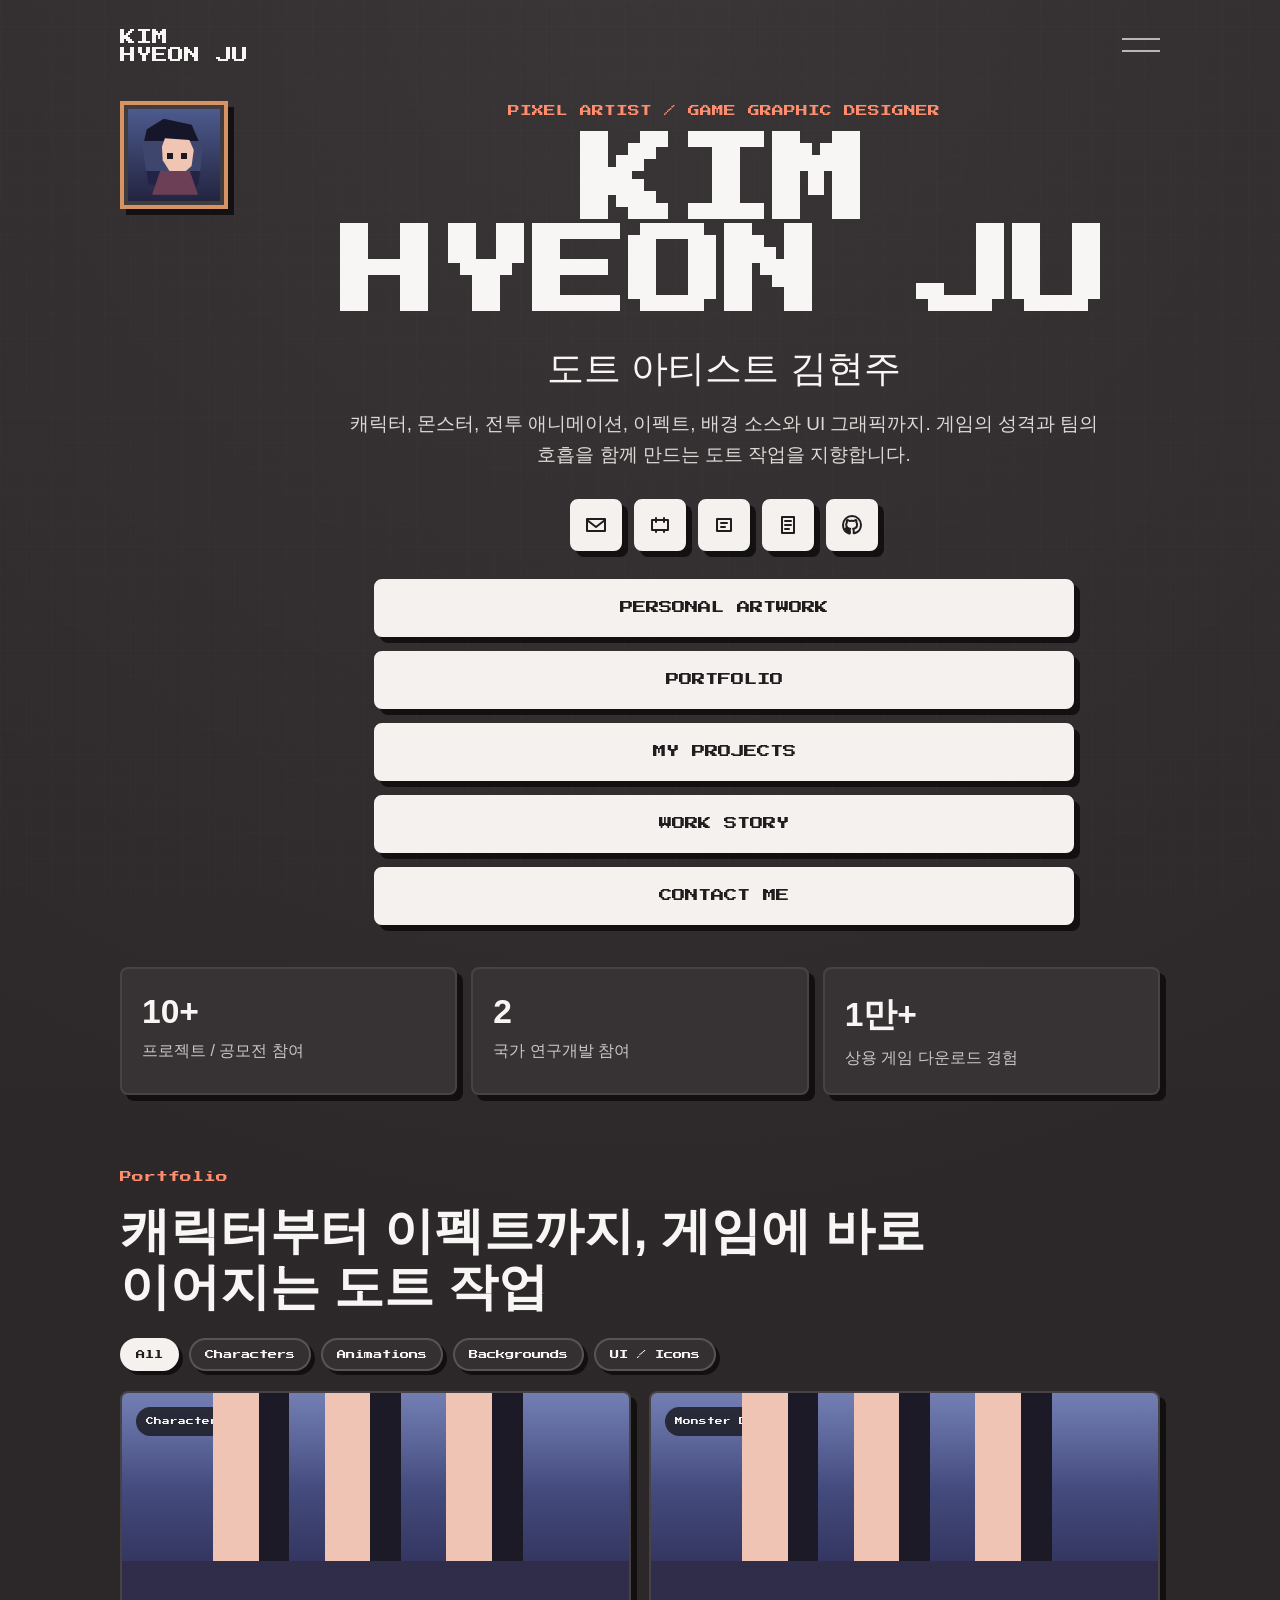
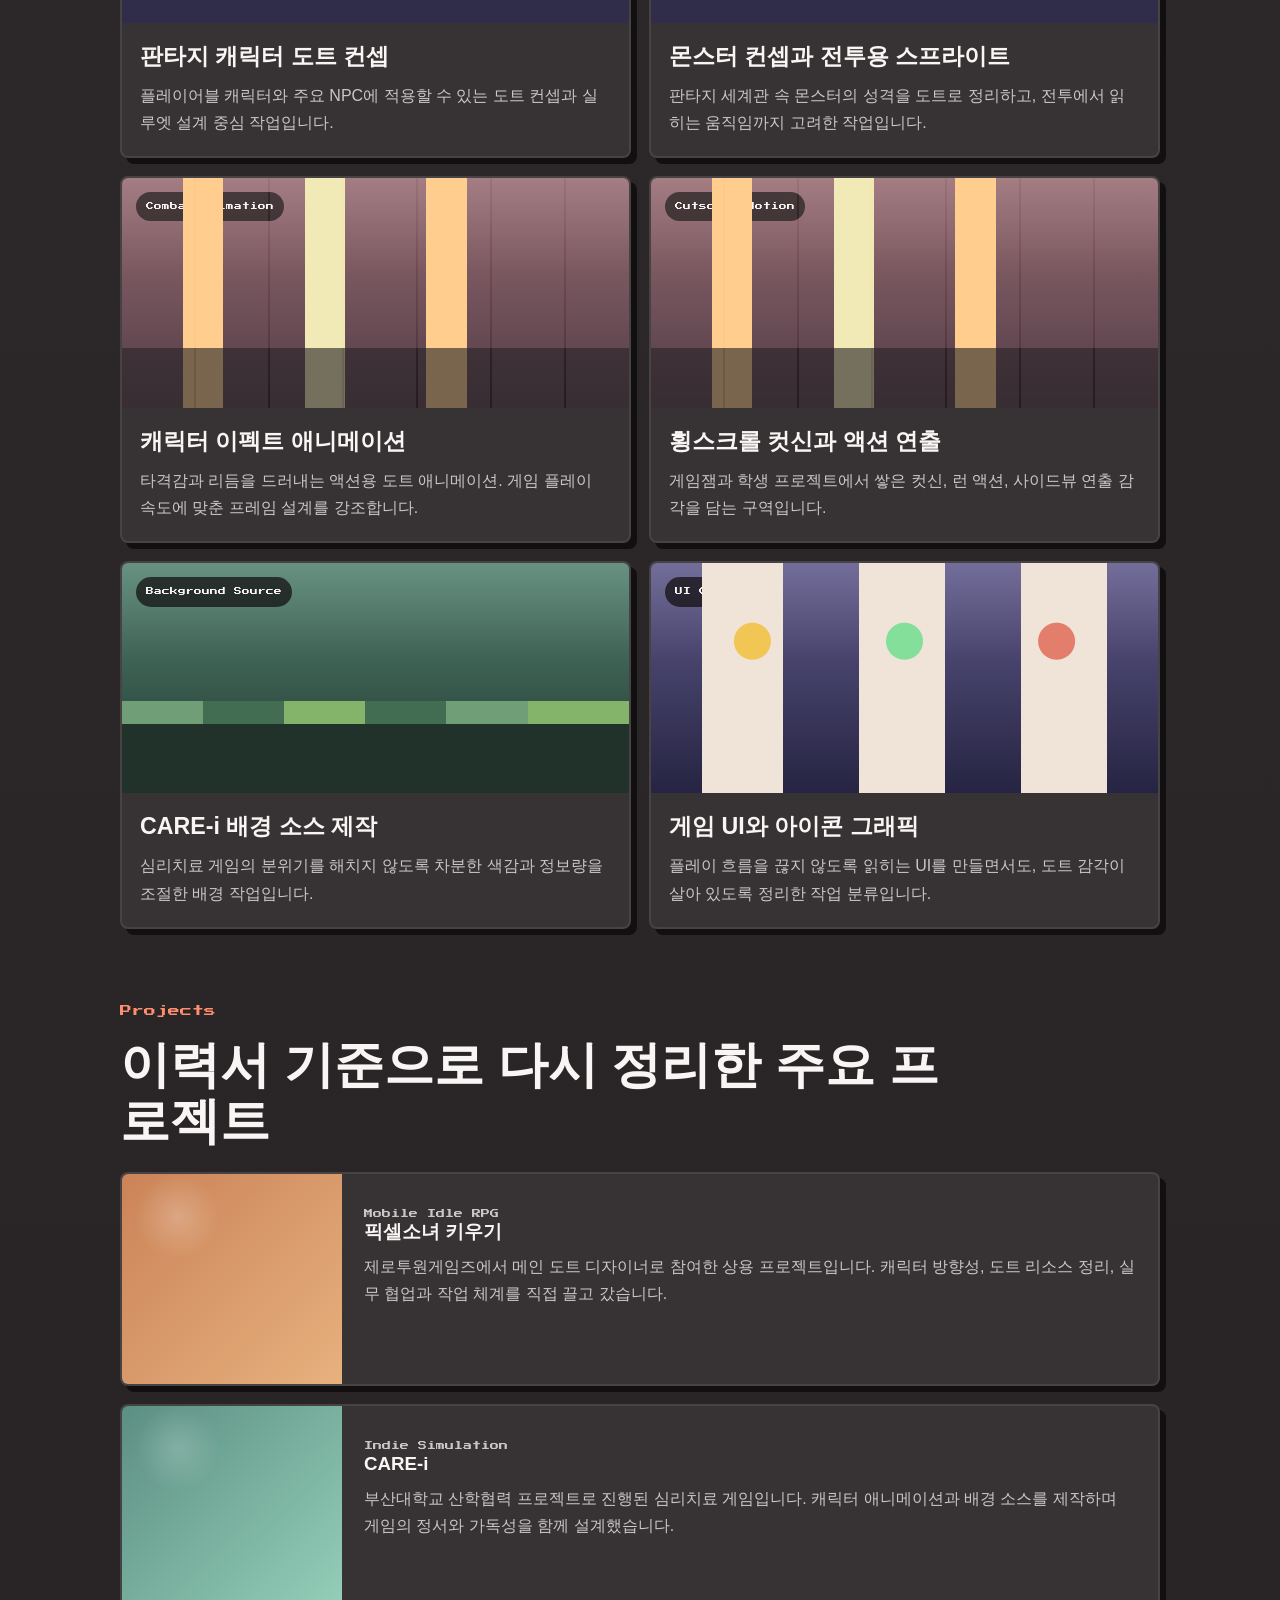
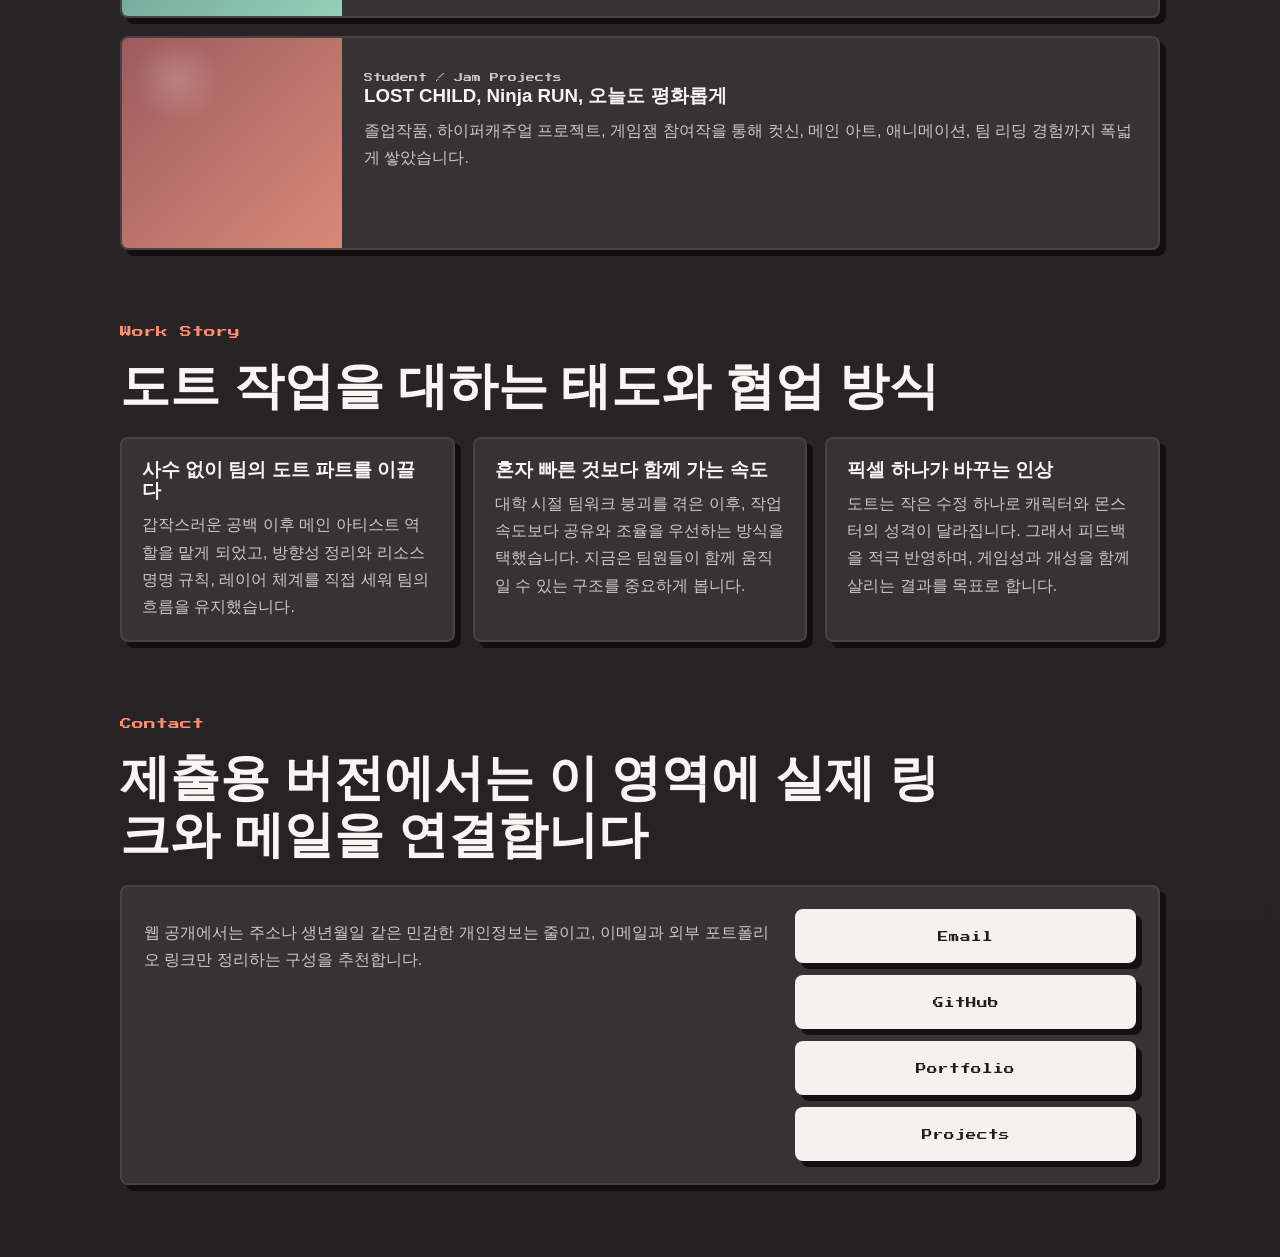
==== commit 6437ddcc: "Add featured button for personal artwork page" ====
--- a/index.html
+++ b/index.html
@@ -85,6 +85,7 @@
             </div>
 
             <div class="hero-buttons">
+              <a class="hero-button hero-button--featured" href="./personal.html">PERSONAL ARTWORK</a>
               <a class="hero-button" href="#portfolio">PORTFOLIO</a>
               <a class="hero-button" href="#projects">MY PROJECTS</a>
               <a class="hero-button" href="#story">WORK STORY</a>
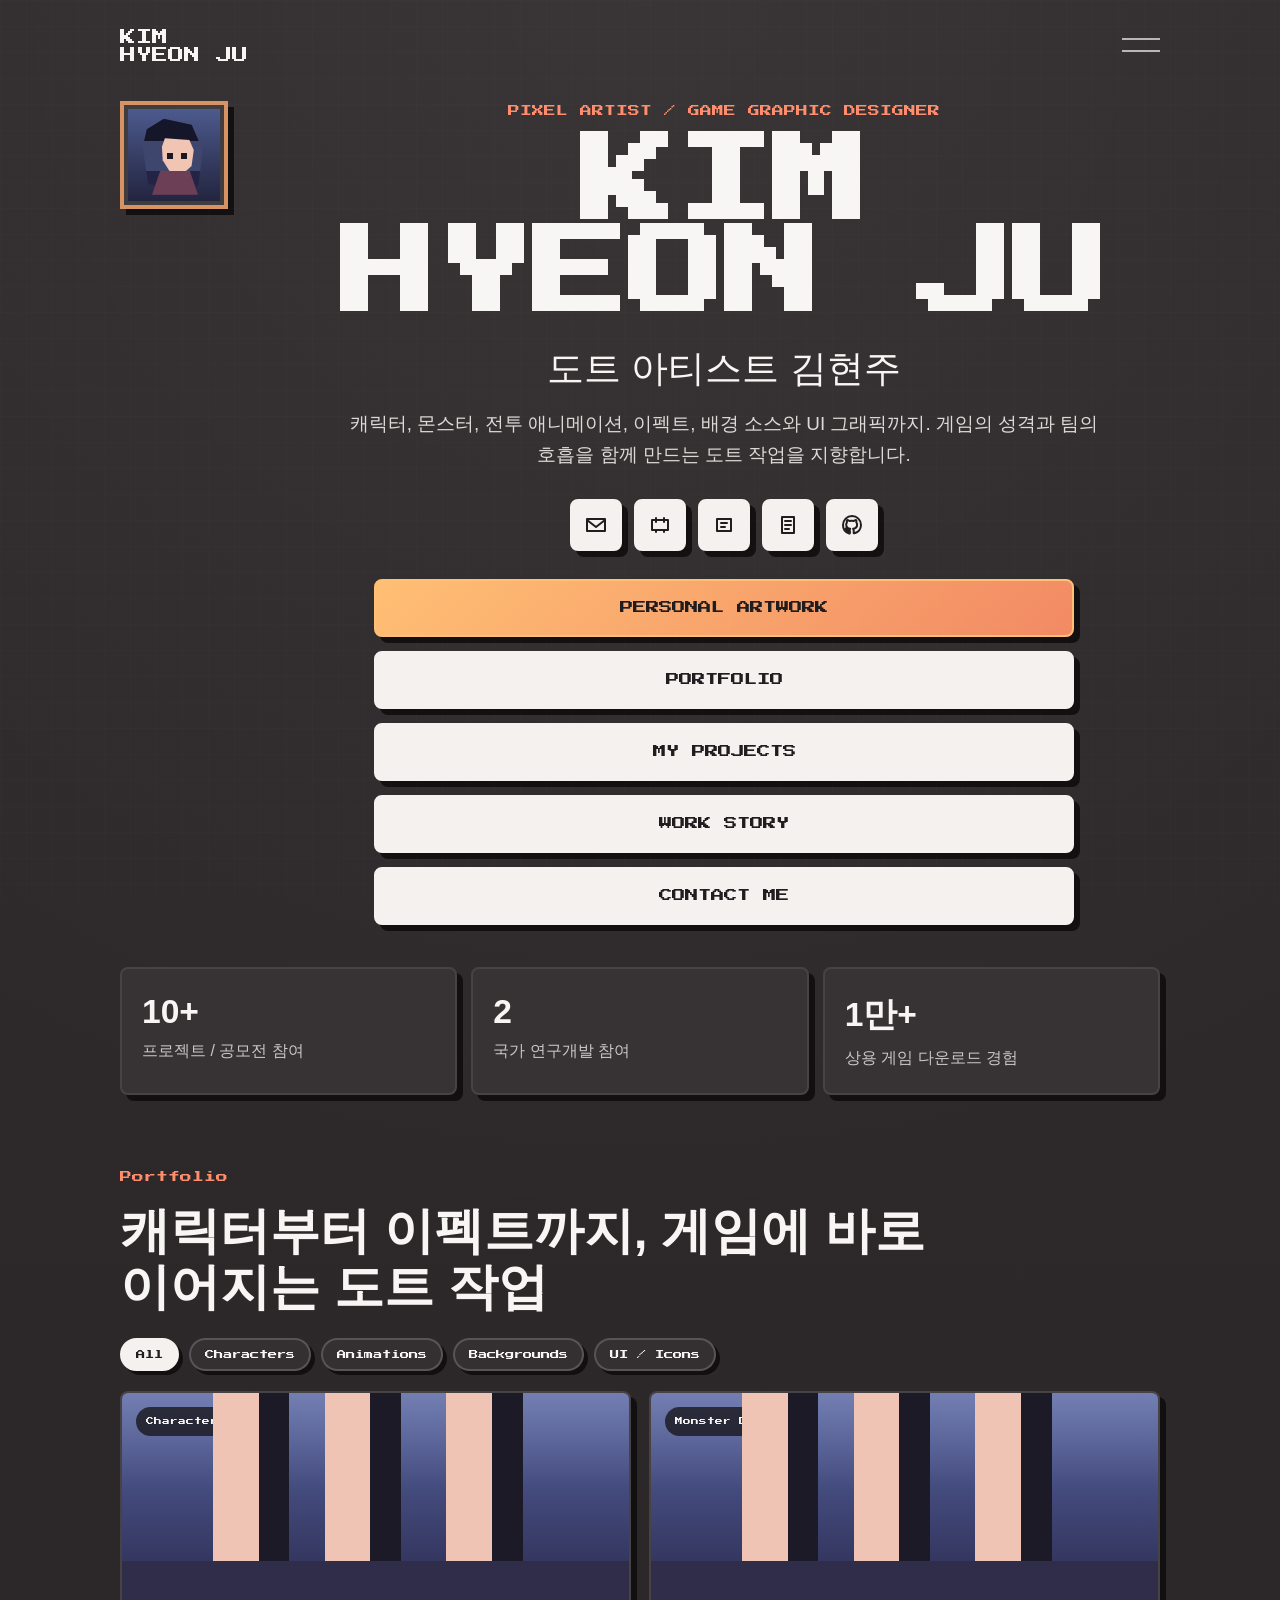
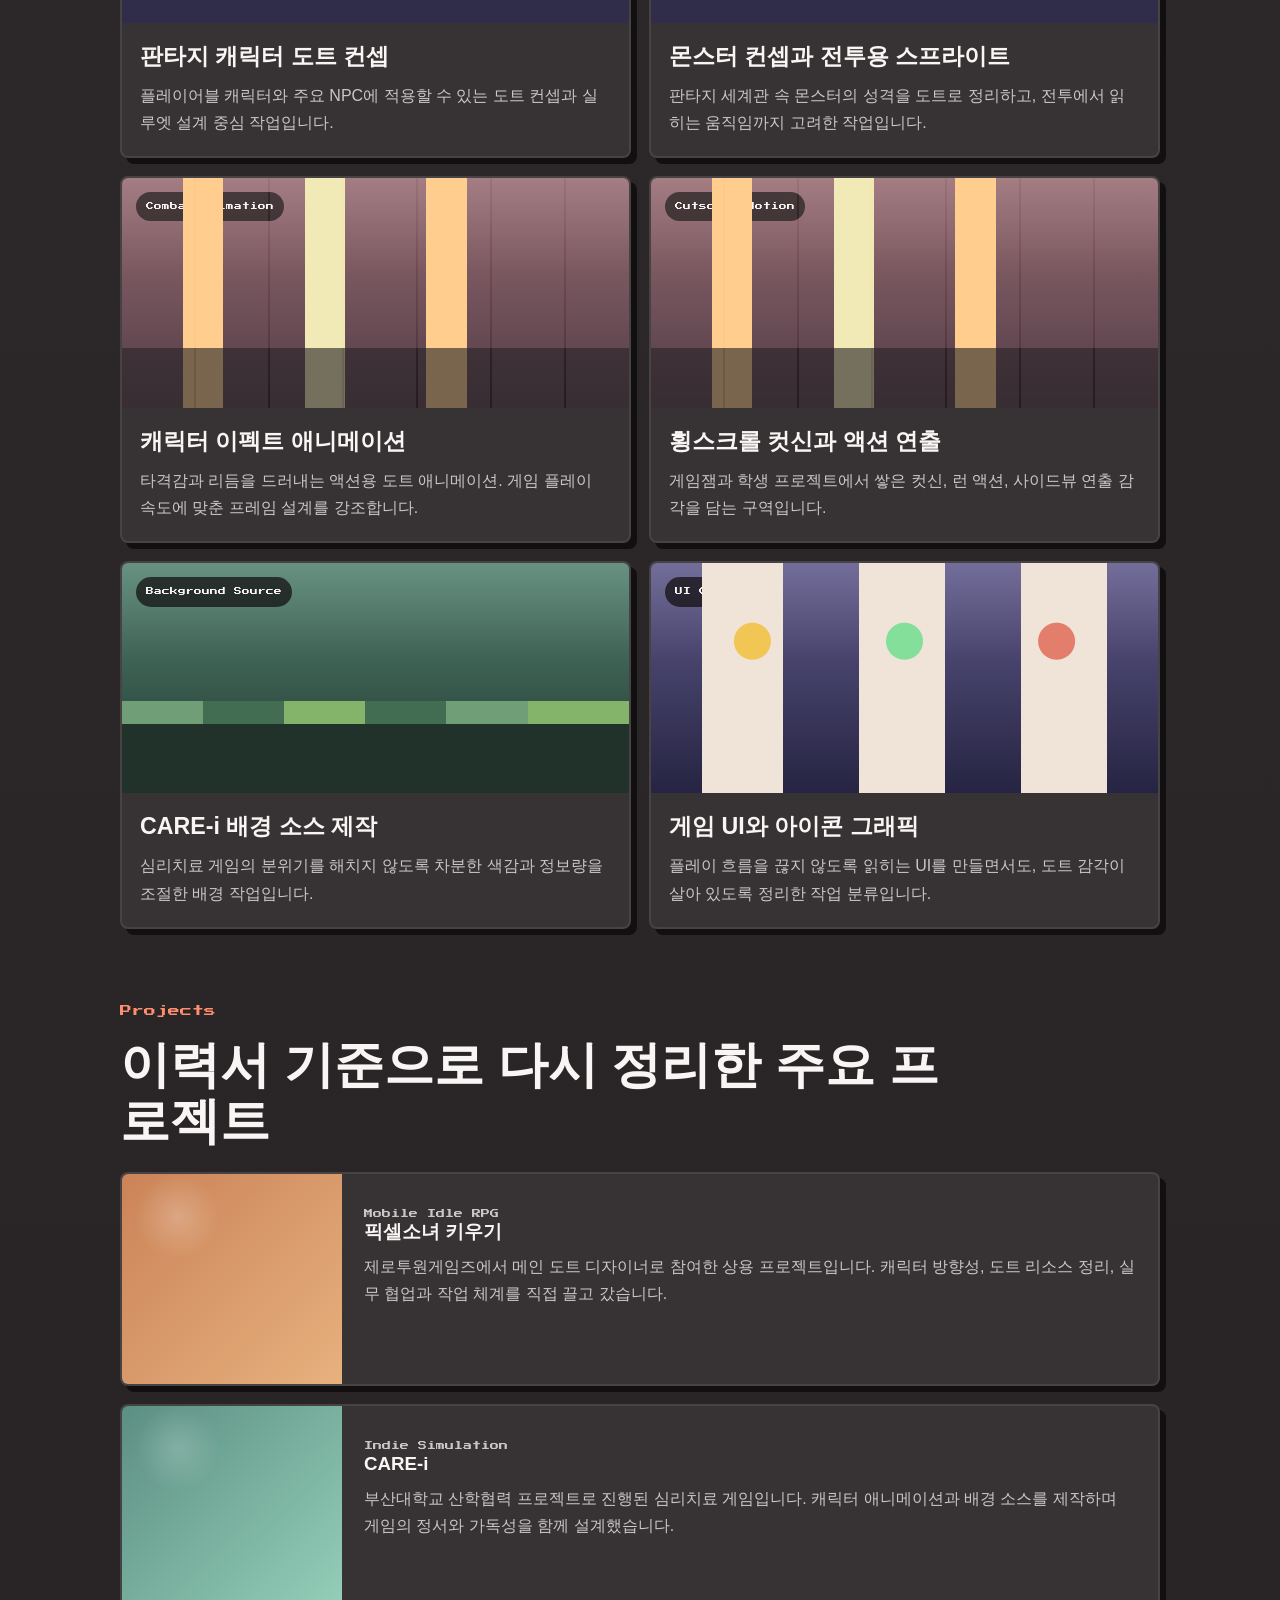
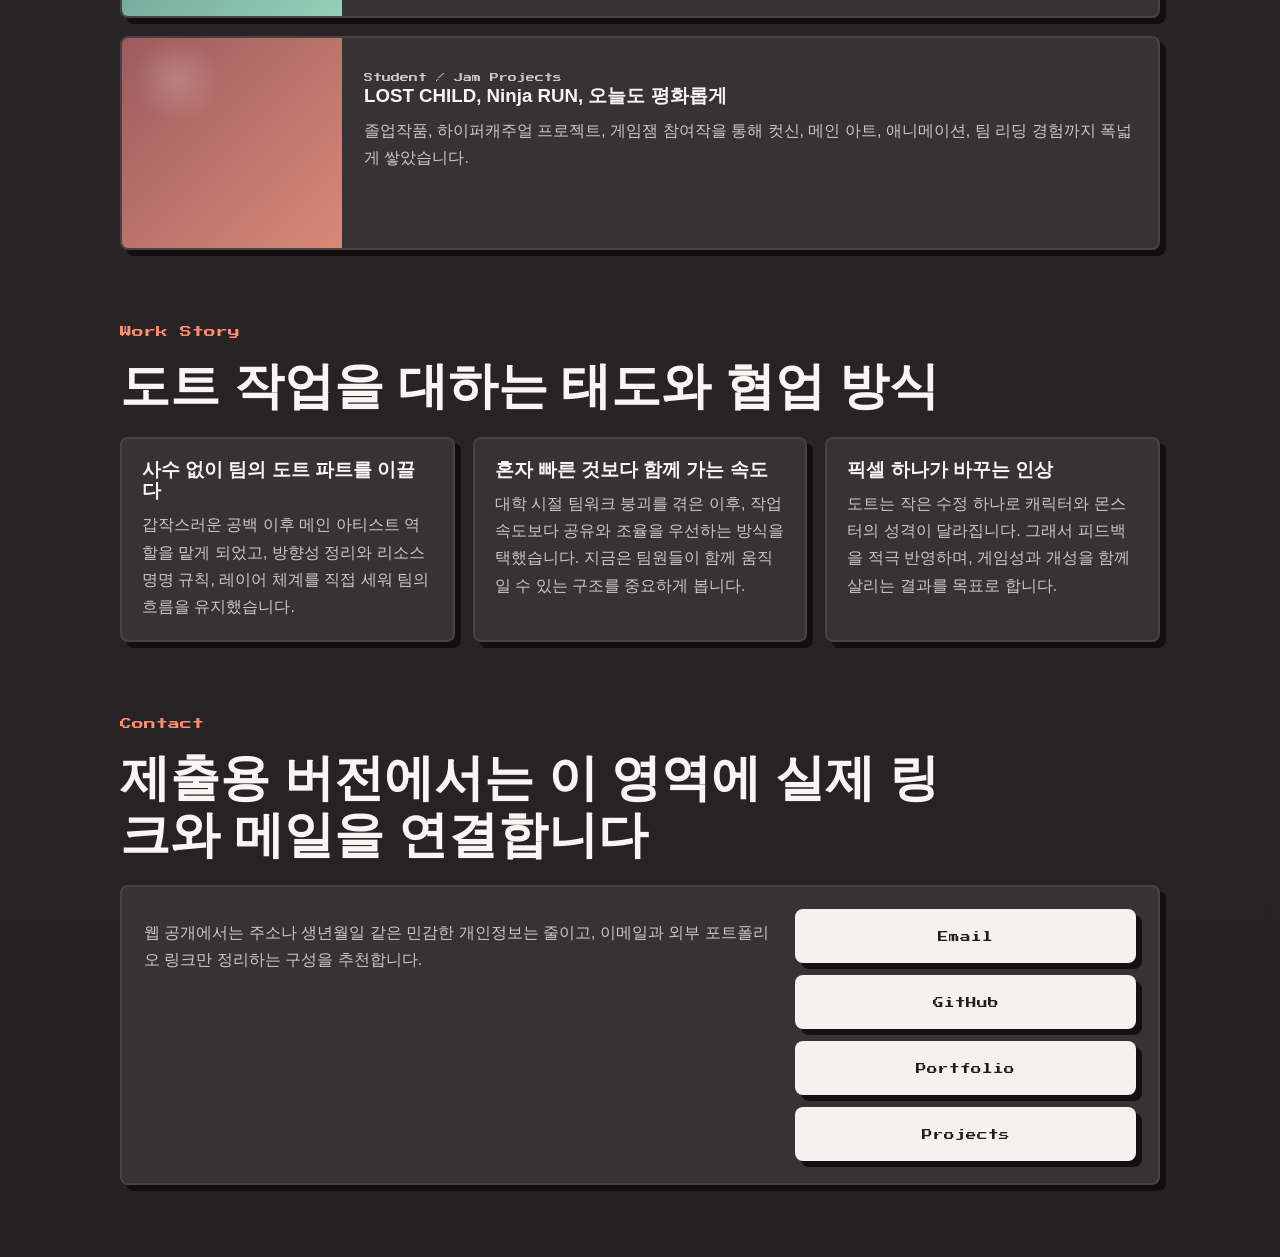
==== commit bfdd6688: "Bust stylesheet cache for personal artwork update" ====
--- a/index.html
+++ b/index.html
@@ -14,7 +14,7 @@
       href="https://fonts.googleapis.com/css2?family=Press+Start+2P&family=SUIT:wght@400;500;700;800&display=swap"
       rel="stylesheet"
     />
-    <link rel="stylesheet" href="./styles.css?v=2" />
+    <link rel="stylesheet" href="./styles.css?v=3" />
   </head>
   <body>
     <div class="site-shell">
--- a/styles.css
+++ b/styles.css
@@ -277,6 +277,11 @@
   font-size: 0.84rem;
 }
 
+.hero-button--featured {
+  background: linear-gradient(135deg, #ffbf74 0%, #f28a64 100%);
+  border-color: #ffbf74;
+}
+
 .stats-band {
   display: grid;
   grid-template-columns: repeat(3, minmax(0, 1fr));
@@ -312,6 +317,10 @@
 
 .content-section {
   padding-top: 72px;
+}
+
+.content-section--tight {
+  padding-top: 28px;
 }
 
 .section-head {
@@ -467,6 +476,126 @@
   font-size: 0.66rem;
 }
 
+.hero-buttons--compact {
+  width: min(100%, 560px);
+}
+
+.personal-title {
+  margin: 0;
+  max-width: 820px;
+  font-size: clamp(2.4rem, 5vw, 4.4rem);
+  line-height: 1.08;
+}
+
+.personal-intro {
+  max-width: 760px;
+  margin: 18px 0 0;
+  color: rgba(244, 241, 239, 0.82);
+  line-height: 1.7;
+  font-size: 1.08rem;
+}
+
+.personal-grid {
+  display: grid;
+  grid-template-columns: repeat(2, minmax(0, 1fr));
+  gap: 18px;
+}
+
+.personal-card {
+  overflow: hidden;
+  border-radius: 8px;
+  border: 2px solid rgba(255, 255, 255, 0.08);
+  background: var(--bg-elevated);
+  box-shadow: var(--pixel-shadow);
+}
+
+.personal-card__art {
+  min-height: 320px;
+}
+
+.personal-card__body {
+  padding: 18px 18px 22px;
+}
+
+.personal-card__body h3 {
+  margin: 0;
+  font-size: 1.38rem;
+  line-height: 1.2;
+}
+
+.personal-card__body p {
+  margin: 10px 0 0;
+  color: rgba(244, 241, 239, 0.78);
+  line-height: 1.7;
+}
+
+.personal-art {
+  position: relative;
+  overflow: hidden;
+}
+
+.personal-art::before,
+.personal-art::after {
+  content: "";
+  position: absolute;
+}
+
+.personal-art::before {
+  inset: 0;
+}
+
+.personal-art::after {
+  width: 120px;
+  height: 160px;
+  left: 50%;
+  top: 50%;
+  transform: translate(-50%, -46%);
+  clip-path: polygon(50% 0, 72% 8%, 82% 30%, 84% 58%, 76% 84%, 56% 100%, 28% 92%, 18% 72%, 20% 34%, 28% 10%);
+  box-shadow:
+    0 110px 0 -30px rgba(47, 28, 41, 0.9),
+    0 126px 0 -40px rgba(239, 197, 180, 0.95);
+}
+
+.personal-art--violet::before {
+  background:
+    radial-gradient(circle at 30% 24%, rgba(255, 255, 255, 0.26), transparent 18%),
+    linear-gradient(180deg, #6760a8 0%, #2f2745 100%);
+}
+
+.personal-art--violet::after {
+  background: linear-gradient(180deg, #1f1738 0 34%, #f0c7bb 34% 70%, #60345f 70% 100%);
+}
+
+.personal-art--mint::before {
+  background:
+    radial-gradient(circle at 72% 22%, rgba(255, 255, 255, 0.26), transparent 18%),
+    linear-gradient(180deg, #5b9a84 0%, #233531 100%);
+}
+
+.personal-art--mint::after {
+  background: linear-gradient(180deg, #173729 0 34%, #efcab3 34% 70%, #3f6f5e 70% 100%);
+}
+
+.personal-art--sunset::before {
+  background:
+    radial-gradient(circle at 50% 16%, rgba(255, 255, 255, 0.22), transparent 18%),
+    linear-gradient(180deg, #cb7e63 0%, #4d2432 100%);
+}
+
+.personal-art--sunset::after {
+  background: linear-gradient(180deg, #35192e 0 34%, #f0c4b1 34% 70%, #7d3a48 70% 100%);
+}
+
+.personal-art--night::before {
+  background:
+    radial-gradient(circle at 62% 24%, rgba(255, 255, 255, 0.16), transparent 18%),
+    linear-gradient(180deg, #475988 0%, #1b1d32 100%);
+}
+
+.personal-art--night::after {
+  background: linear-gradient(180deg, #12182d 0 34%, #ecc0b1 34% 70%, #2f355f 70% 100%);
+}
+
 .lightbox {
   width: min(980px, calc(100% - 24px));
   padding: 0;
@@ -636,6 +765,7 @@
   }
 
   .stats-band,
+  .personal-grid,
   .portfolio-grid,
   .story-grid {
     grid-template-columns: 1fr;
